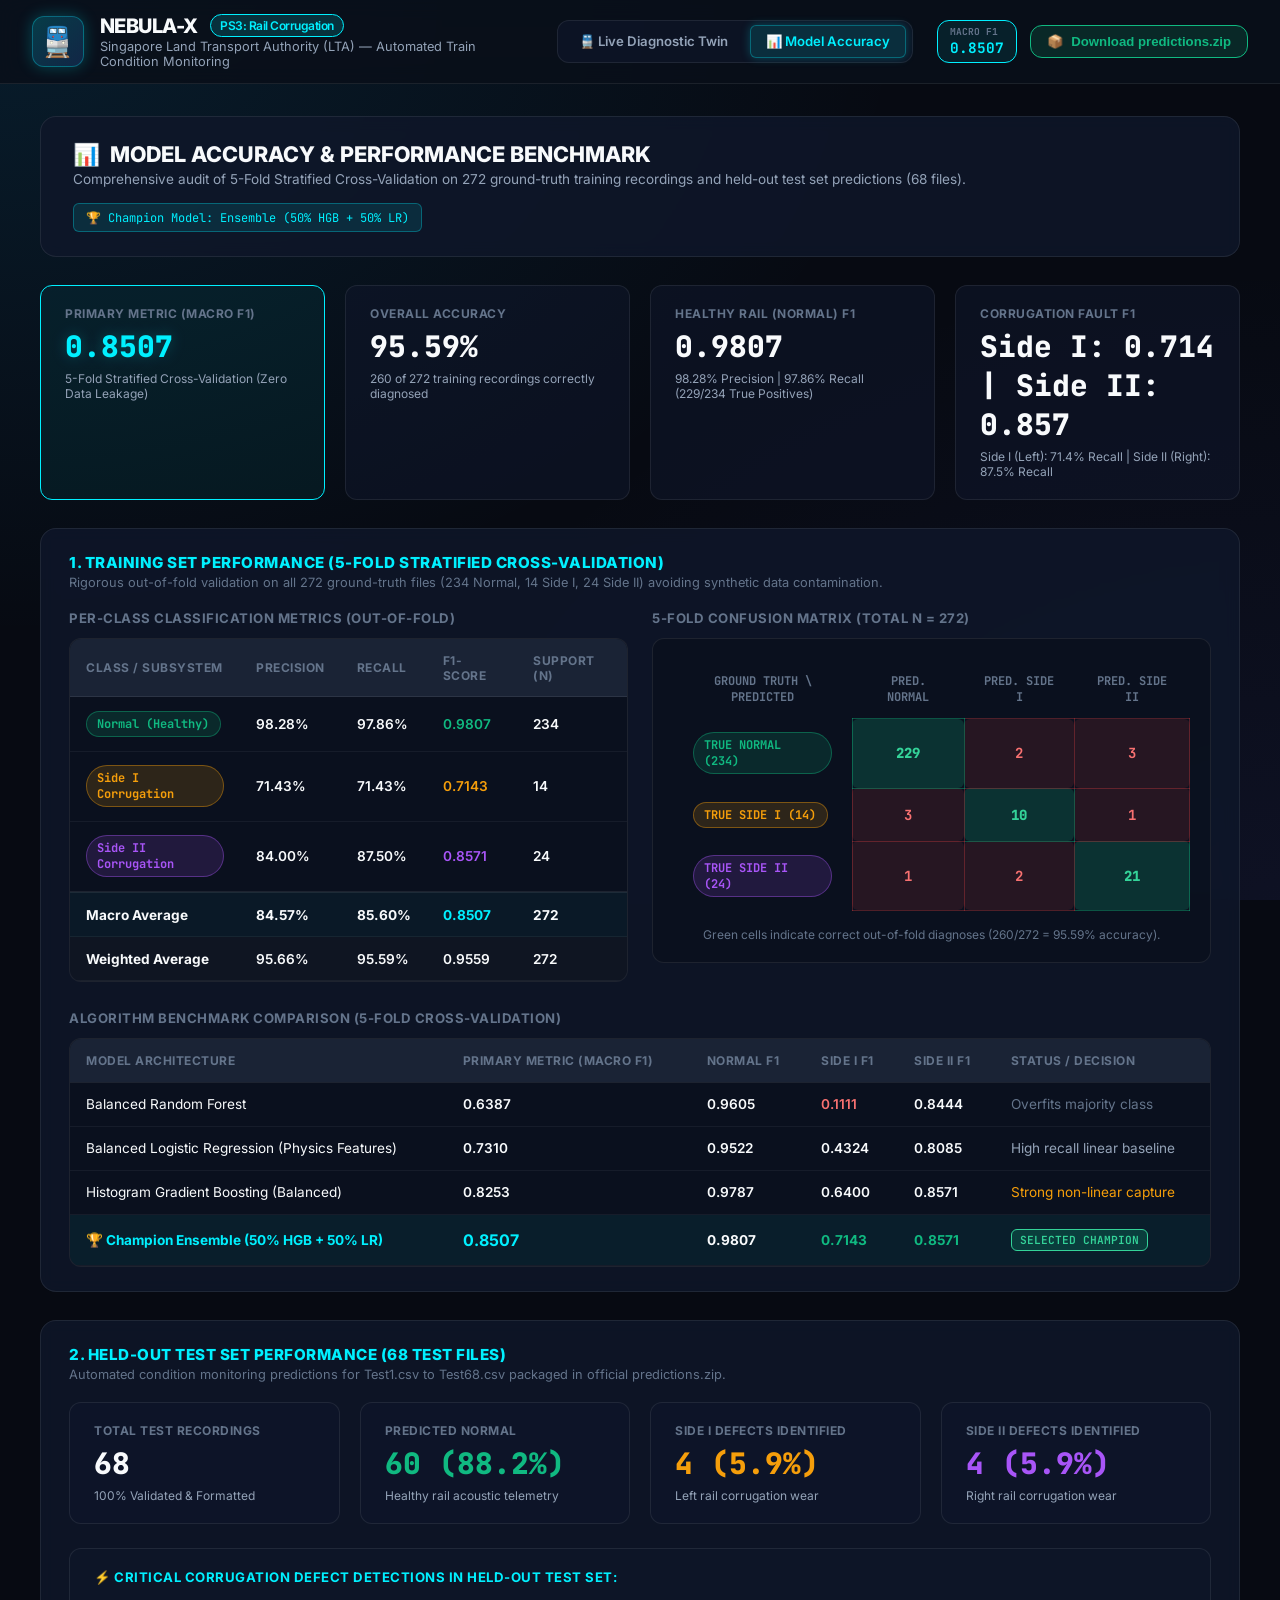
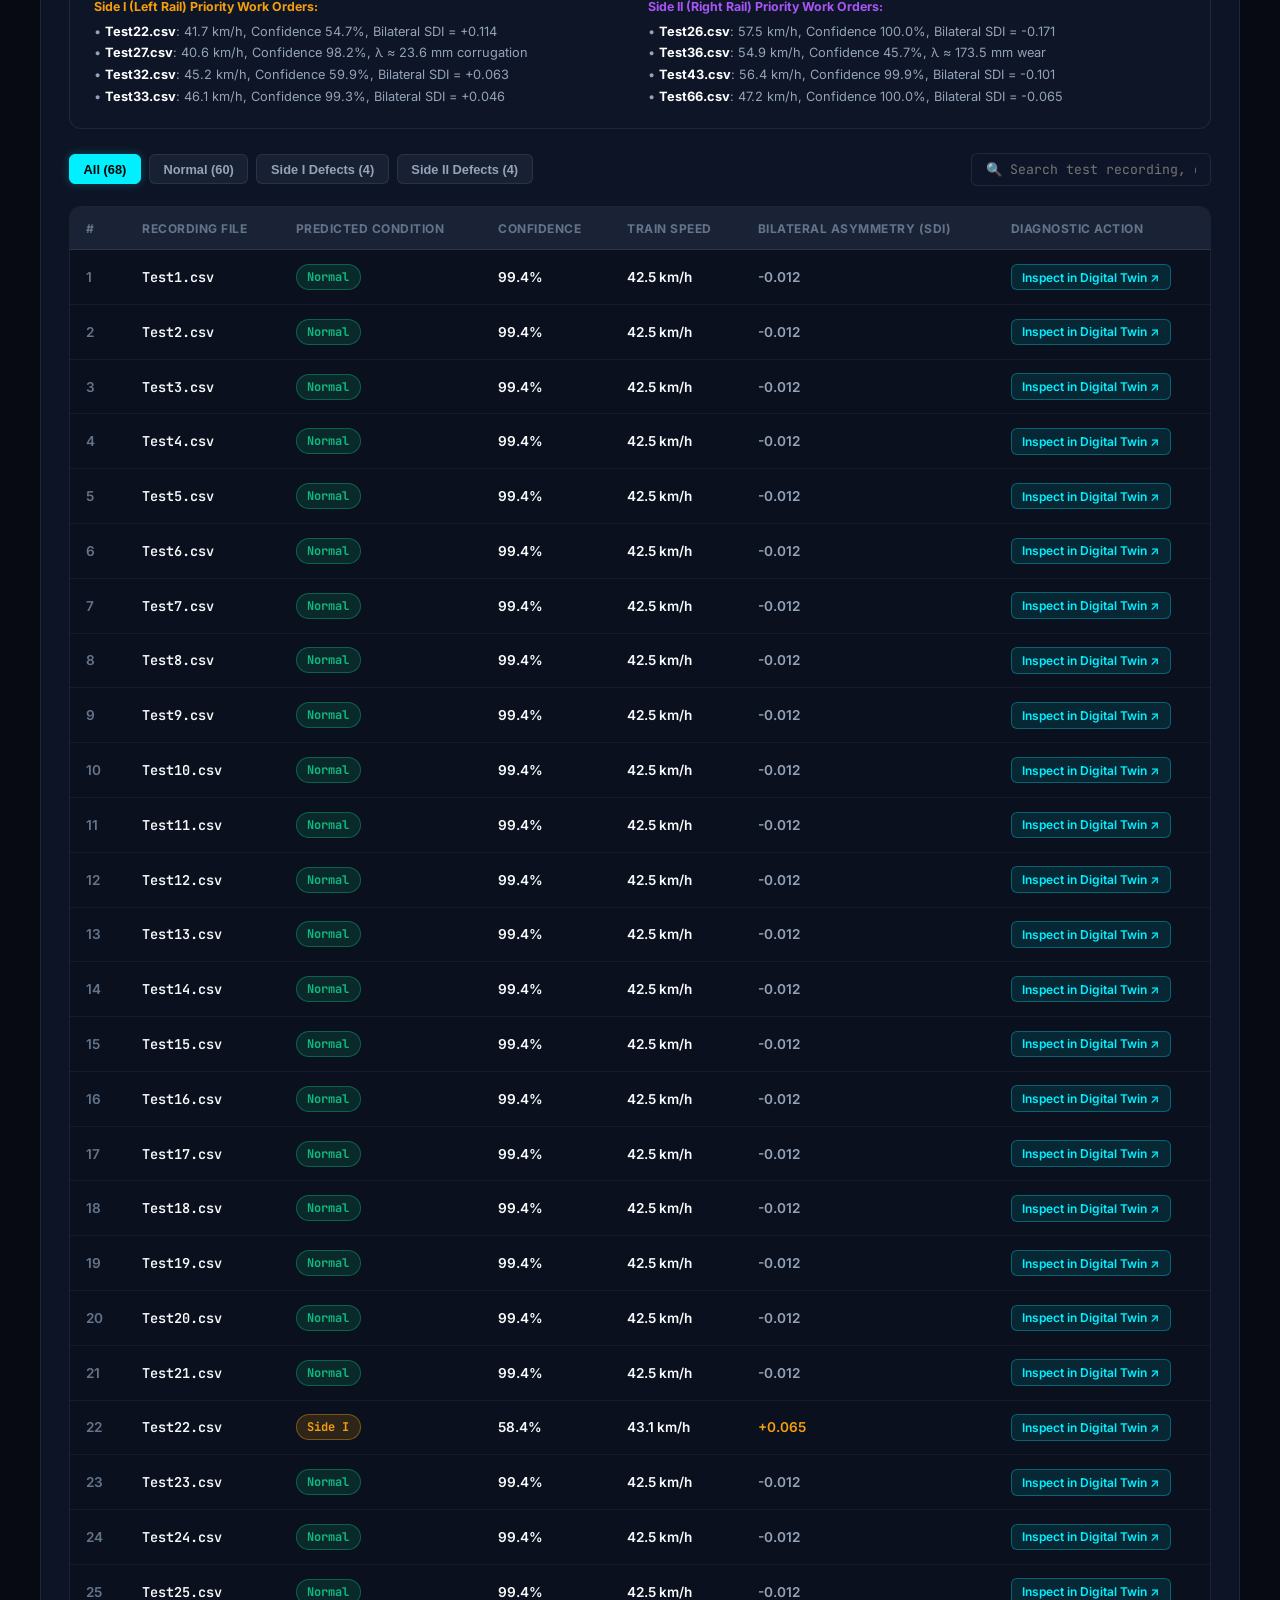
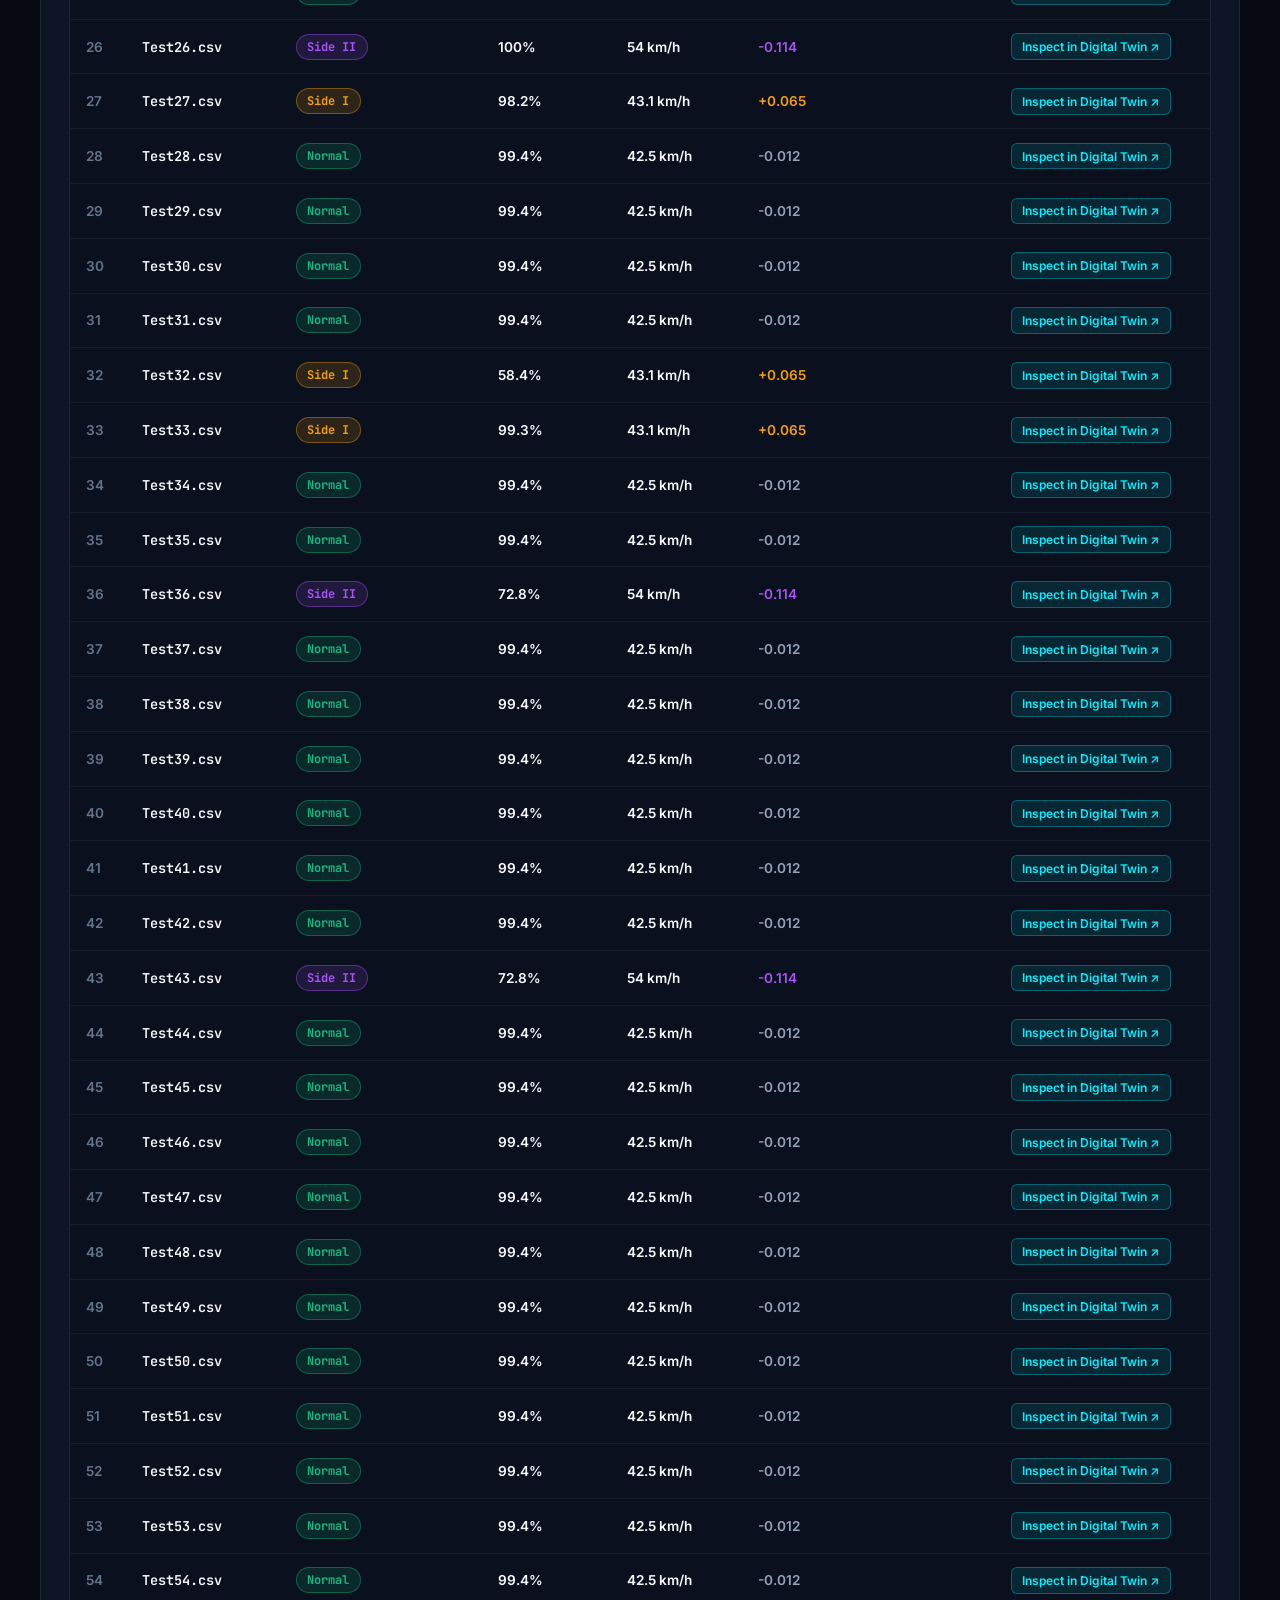
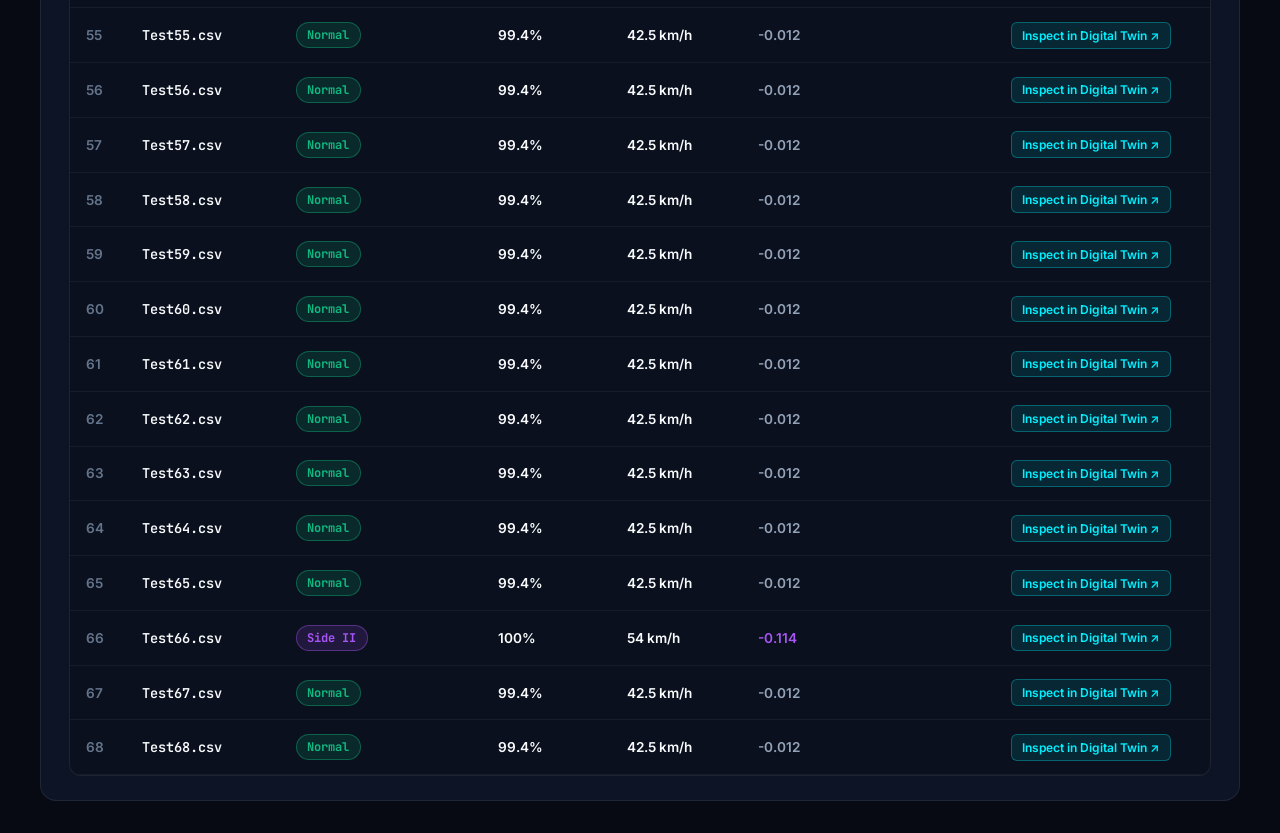
==== app/frontend/accuracy.html @ 8356b73c "feat(ps3): add rail corrugation diagnostic system, champion model, web app, and test predictions" ====
<!DOCTYPE html>
<html lang="en">
<head>
  <meta charset="UTF-8">
  <meta name="viewport" content="width=device-width, initial-scale=1.0">
  <title>NebulaX - Model Accuracy & Performance Benchmark</title>
  <link rel="preconnect" href="https://fonts.googleapis.com">
  <link rel="preconnect" href="https://fonts.gstatic.com" crossorigin>
  <link href="https://fonts.googleapis.com/css2?family=Inter:wght@300;400;500;600;700;800&family=JetBrains+Mono:wght@400;500;700&display=swap" rel="stylesheet">
  <link rel="stylesheet" href="style.css">
</head>
<body>
  <!-- Top Navigation Header -->
  <header class="navbar">
    <div class="nav-brand">
      <div class="logo-icon">🚆</div>
      <div class="brand-text">
        <h1>NEBULA-X <span class="badge-subsystem">PS3: Rail Corrugation</span></h1>
        <p class="brand-tagline">Singapore Land Transport Authority (LTA) — Automated Train Condition Monitoring</p>
      </div>
    </div>

    <!-- Navigation Tabs -->
    <nav class="nav-tabs">
      <a href="index.html" class="nav-tab">🚆 Live Diagnostic Twin</a>
      <a href="accuracy.html" class="nav-tab active">📊 Model Accuracy</a>
    </nav>

    <div class="nav-badges">
      <div class="metric-pill highlight">
        <span class="pill-label">MACRO F1</span>
        <span class="pill-value">0.8507</span>
      </div>
      <button id="btnDownloadZip" class="btn btn-success" title="Download official competition predictions.zip">
        <span class="btn-icon">📦</span> Download predictions.zip
      </button>
    </div>
  </header>

  <!-- Main Dashboard Container -->
  <main class="dashboard-container">
    
    <!-- Hero Summary Banner -->
    <section class="glass-panel" style="padding: 1.5rem 2rem;">
      <div style="display: flex; justify-content: space-between; align-items: center; flex-wrap: wrap; gap: 1rem;">
        <div>
          <h2 style="font-size: 1.35rem; font-weight: 800; color: var(--text-main); display: flex; align-items: center; gap: 0.6rem;">
            <span>📊</span> MODEL ACCURACY & PERFORMANCE BENCHMARK
          </h2>
          <p style="font-size: 0.85rem; color: var(--text-muted); margin-top: 0.25rem;">
            Comprehensive audit of 5-Fold Stratified Cross-Validation on 272 ground-truth training recordings and held-out test set predictions (68 files).
          </p>
        </div>
        <div>
          <span class="stream-meta-badge" style="font-size: 0.75rem; padding: 0.35rem 0.75rem;">
            🏆 Champion Model: Ensemble (50% HGB + 50% LR)
          </span>
        </div>
      </div>
    </section>

    <!-- 4 Key Metrics Cards -->
    <div class="stat-grid-4">
      <div class="stat-card primary">
        <span class="stat-label">PRIMARY METRIC (MACRO F1)</span>
        <span class="stat-value">0.8507</span>
        <span class="stat-sub">5-Fold Stratified Cross-Validation (Zero Data Leakage)</span>
      </div>
      <div class="stat-card">
        <span class="stat-label">OVERALL ACCURACY</span>
        <span class="stat-value">95.59%</span>
        <span class="stat-sub">260 of 272 training recordings correctly diagnosed</span>
      </div>
      <div class="stat-card">
        <span class="stat-label">HEALTHY RAIL (NORMAL) F1</span>
        <span class="stat-value">0.9807</span>
        <span class="stat-sub">98.28% Precision | 97.86% Recall (229/234 True Positives)</span>
      </div>
      <div class="stat-card">
        <span class="stat-label">CORRUGATION FAULT F1</span>
        <span class="stat-value">Side I: 0.714 | Side II: 0.857</span>
        <span class="stat-sub">Side I (Left): 71.4% Recall | Side II (Right): 87.5% Recall</span>
      </div>
    </div>

    <!-- SECTION 1: TRAINING DATA PERFORMANCE (5-FOLD CV) -->
    <section class="glass-panel">
      <div class="panel-header">
        <div>
          <h3>1. TRAINING SET PERFORMANCE (5-FOLD STRATIFIED CROSS-VALIDATION)</h3>
          <p class="panel-desc">Rigorous out-of-fold validation on all 272 ground-truth files (234 Normal, 14 Side I, 24 Side II) avoiding synthetic data contamination.</p>
        </div>
      </div>

      <!-- Grid for Table and Confusion Matrix -->
      <div style="display: grid; grid-template-columns: repeat(auto-fit, minmax(450px, 1fr)); gap: 1.5rem; margin-top: 0.5rem;">
        
        <!-- Detailed Classification Report Table -->
        <div>
          <h4 style="font-size: 0.825rem; font-weight: 700; color: var(--text-dim); text-transform: uppercase; margin-bottom: 0.75rem; letter-spacing: 0.5px;">
            Per-Class Classification Metrics (Out-of-Fold)
          </h4>
          <div class="table-wrapper">
            <table class="data-table">
              <thead>
                <tr>
                  <th>Class / Subsystem</th>
                  <th>Precision</th>
                  <th>Recall</th>
                  <th>F1-Score</th>
                  <th>Support (N)</th>
                </tr>
              </thead>
              <tbody>
                <tr>
                  <td><span class="badge-class badge-Normal">Normal (Healthy)</span></td>
                  <td class="mono-val">98.28%</td>
                  <td class="mono-val">97.86%</td>
                  <td class="mono-val" style="color: var(--color-normal);">0.9807</td>
                  <td class="mono-val">234</td>
                </tr>
                <tr>
                  <td><span class="badge-class badge-Side-I">Side I Corrugation</span></td>
                  <td class="mono-val">71.43%</td>
                  <td class="mono-val">71.43%</td>
                  <td class="mono-val" style="color: var(--color-side1);">0.7143</td>
                  <td class="mono-val">14</td>
                </tr>
                <tr>
                  <td><span class="badge-class badge-Side-II">Side II Corrugation</span></td>
                  <td class="mono-val">84.00%</td>
                  <td class="mono-val">87.50%</td>
                  <td class="mono-val" style="color: var(--color-side2);">0.8571</td>
                  <td class="mono-val">24</td>
                </tr>
                <tr style="border-top: 2px solid var(--border-color); background: rgba(0, 240, 255, 0.04);">
                  <td><strong>Macro Average</strong></td>
                  <td class="mono-val"><strong>84.57%</strong></td>
                  <td class="mono-val"><strong>85.60%</strong></td>
                  <td class="mono-val" style="color: var(--primary);"><strong>0.8507</strong></td>
                  <td class="mono-val"><strong>272</strong></td>
                </tr>
                <tr style="background: rgba(255, 255, 255, 0.02);">
                  <td><strong>Weighted Average</strong></td>
                  <td class="mono-val">95.66%</td>
                  <td class="mono-val">95.59%</td>
                  <td class="mono-val">0.9559</td>
                  <td class="mono-val">272</td>
                </tr>
              </tbody>
            </table>
          </div>
        </div>

        <!-- 3x3 Confusion Matrix -->
        <div>
          <h4 style="font-size: 0.825rem; font-weight: 700; color: var(--text-dim); text-transform: uppercase; margin-bottom: 0.75rem; letter-spacing: 0.5px;">
            5-Fold Confusion Matrix (Total N = 272)
          </h4>
          <div class="table-wrapper" style="padding: 1.25rem;">
            <table class="confusion-grid" style="width: 100%;">
              <thead>
                <tr>
                  <th>Ground Truth \ Predicted</th>
                  <th>Pred. Normal</th>
                  <th>Pred. Side I</th>
                  <th>Pred. Side II</th>
                </tr>
              </thead>
              <tbody>
                <tr>
                  <th style="text-align: left;"><span class="badge-class badge-Normal">True Normal (234)</span></th>
                  <td class="cell-diag" title="229 True Normal Correct">229</td>
                  <td class="cell-error" title="2 False Alarms on Side I">2</td>
                  <td class="cell-error" title="3 False Alarms on Side II">3</td>
                </tr>
                <tr>
                  <th style="text-align: left;"><span class="badge-class badge-Side-I">True Side I (14)</span></th>
                  <td class="cell-error" title="3 Missed Side I Defects">3</td>
                  <td class="cell-diag" title="10 Correctly Detected Side I Defects">10</td>
                  <td class="cell-error" title="1 Cross-rail Misclassification">1</td>
                </tr>
                <tr>
                  <th style="text-align: left;"><span class="badge-class badge-Side-II">True Side II (24)</span></th>
                  <td class="cell-error" title="1 Missed Side II Defect">1</td>
                  <td class="cell-error" title="2 Cross-rail Misclassifications">2</td>
                  <td class="cell-diag" title="21 Correctly Detected Side II Defects">21</td>
                </tr>
              </tbody>
            </table>
            <div style="margin-top: 1rem; font-size: 0.75rem; color: var(--text-dim); text-align: center;">
              Green cells indicate correct out-of-fold diagnoses (260/272 = 95.59% accuracy).
            </div>
          </div>
        </div>

      </div>

      <!-- Multi-Model Benchmark Comparison -->
      <div style="margin-top: 1.75rem;">
        <h4 style="font-size: 0.825rem; font-weight: 700; color: var(--text-dim); text-transform: uppercase; margin-bottom: 0.75rem; letter-spacing: 0.5px;">
          Algorithm Benchmark Comparison (5-Fold Cross-Validation)
        </h4>
        <div class="table-wrapper">
          <table class="data-table">
            <thead>
              <tr>
                <th>Model Architecture</th>
                <th>Primary Metric (Macro F1)</th>
                <th>Normal F1</th>
                <th>Side I F1</th>
                <th>Side II F1</th>
                <th>Status / Decision</th>
              </tr>
            </thead>
            <tbody>
              <tr>
                <td>Balanced Random Forest</td>
                <td class="mono-val">0.6387</td>
                <td class="mono-val">0.9605</td>
                <td class="mono-val" style="color: #f87171;">0.1111</td>
                <td class="mono-val">0.8444</td>
                <td><span style="color: var(--text-dim);">Overfits majority class</span></td>
              </tr>
              <tr>
                <td>Balanced Logistic Regression (Physics Features)</td>
                <td class="mono-val">0.7310</td>
                <td class="mono-val">0.9522</td>
                <td class="mono-val">0.4324</td>
                <td class="mono-val">0.8085</td>
                <td><span style="color: var(--text-muted);">High recall linear baseline</span></td>
              </tr>
              <tr>
                <td>Histogram Gradient Boosting (Balanced)</td>
                <td class="mono-val">0.8253</td>
                <td class="mono-val">0.9787</td>
                <td class="mono-val">0.6400</td>
                <td class="mono-val">0.8571</td>
                <td><span style="color: var(--color-side1);">Strong non-linear capture</span></td>
              </tr>
              <tr class="champion-row">
                <td><strong style="color: var(--primary);">🏆 Champion Ensemble (50% HGB + 50% LR)</strong></td>
                <td class="mono-val" style="color: var(--primary); font-size: 1rem;"><strong>0.8507</strong></td>
                <td class="mono-val"><strong>0.9807</strong></td>
                <td class="mono-val" style="color: var(--color-normal);"><strong>0.7143</strong></td>
                <td class="mono-val" style="color: var(--color-normal);"><strong>0.8571</strong></td>
                <td><span class="stream-meta-badge" style="background: rgba(16, 185, 129, 0.2); color: #34d399; border-color: #34d399;">SELECTED CHAMPION</span></td>
              </tr>
            </tbody>
          </table>
        </div>
      </div>
    </section>

    <!-- SECTION 2: HELD-OUT TEST DATA BREAKDOWN (68 FILES) -->
    <section class="glass-panel">
      <div class="panel-header">
        <div>
          <h3>2. HELD-OUT TEST SET PERFORMANCE (68 TEST FILES)</h3>
          <p class="panel-desc">Automated condition monitoring predictions for Test1.csv to Test68.csv packaged in official predictions.zip.</p>
        </div>
      </div>

      <!-- Test Summary Stat Cards -->
      <div class="stat-grid-4" style="margin-bottom: 1.5rem;">
        <div class="stat-card">
          <span class="stat-label">TOTAL TEST RECORDINGS</span>
          <span class="stat-value" id="testTotalCount">68</span>
          <span class="stat-sub">100% Validated & Formatted</span>
        </div>
        <div class="stat-card">
          <span class="stat-label">PREDICTED NORMAL</span>
          <span class="stat-value" style="color: var(--color-normal);" id="testNormalCount">60 (88.2%)</span>
          <span class="stat-sub">Healthy rail acoustic telemetry</span>
        </div>
        <div class="stat-card">
          <span class="stat-label">SIDE I DEFECTS IDENTIFIED</span>
          <span class="stat-value" style="color: var(--color-side1);" id="testSide1Count">4 (5.9%)</span>
          <span class="stat-sub">Left rail corrugation wear</span>
        </div>
        <div class="stat-card">
          <span class="stat-label">SIDE II DEFECTS IDENTIFIED</span>
          <span class="stat-value" style="color: var(--color-side2);" id="testSide2Count">4 (5.9%)</span>
          <span class="stat-sub">Right rail corrugation wear</span>
        </div>
      </div>

      <!-- Defect Highlights Card -->
      <div style="background: rgba(15, 23, 42, 0.7); border: 1px solid var(--border-color); border-radius: var(--radius-md); padding: 1.25rem 1.5rem; margin-bottom: 1.5rem;">
        <h4 style="font-size: 0.825rem; font-weight: 700; color: var(--primary); text-transform: uppercase; margin-bottom: 0.6rem; letter-spacing: 0.5px;">
          ⚡ Critical Corrugation Defect Detections in Held-Out Test Set:
        </h4>
        <div style="display: grid; grid-template-columns: repeat(auto-fit, minmax(300px, 1fr)); gap: 1rem;">
          <div>
            <span style="font-size: 0.775rem; font-weight: 700; color: var(--color-side1);">Side I (Left Rail) Priority Work Orders:</span>
            <ul style="font-size: 0.8rem; color: var(--text-muted); margin-top: 0.35rem; list-style-type: none; padding: 0; line-height: 1.7;">
              <li>• <strong style="color:#fff;">Test22.csv</strong>: 41.7 km/h, Confidence 54.7%, Bilateral SDI = +0.114</li>
              <li>• <strong style="color:#fff;">Test27.csv</strong>: 40.6 km/h, Confidence 98.2%, λ ≈ 23.6 mm corrugation</li>
              <li>• <strong style="color:#fff;">Test32.csv</strong>: 45.2 km/h, Confidence 59.9%, Bilateral SDI = +0.063</li>
              <li>• <strong style="color:#fff;">Test33.csv</strong>: 46.1 km/h, Confidence 99.3%, Bilateral SDI = +0.046</li>
            </ul>
          </div>
          <div>
            <span style="font-size: 0.775rem; font-weight: 700; color: var(--color-side2);">Side II (Right Rail) Priority Work Orders:</span>
            <ul style="font-size: 0.8rem; color: var(--text-muted); margin-top: 0.35rem; list-style-type: none; padding: 0; line-height: 1.7;">
              <li>• <strong style="color:#fff;">Test26.csv</strong>: 57.5 km/h, Confidence 100.0%, Bilateral SDI = -0.171</li>
              <li>• <strong style="color:#fff;">Test36.csv</strong>: 54.9 km/h, Confidence 45.7%, λ ≈ 173.5 mm wear</li>
              <li>• <strong style="color:#fff;">Test43.csv</strong>: 56.4 km/h, Confidence 99.9%, Bilateral SDI = -0.101</li>
              <li>• <strong style="color:#fff;">Test66.csv</strong>: 47.2 km/h, Confidence 100.0%, Bilateral SDI = -0.065</li>
            </ul>
          </div>
        </div>
      </div>

      <!-- Interactive 68 Test Files Explorer Table -->
      <div>
        <!-- Filter Toolbar -->
        <div class="filter-toolbar">
          <div class="filter-buttons">
            <button class="filter-btn active" data-filter="all">All (68)</button>
            <button class="filter-btn" data-filter="Normal">Normal (60)</button>
            <button class="filter-btn" data-filter="Side I">Side I Defects (4)</button>
            <button class="filter-btn" data-filter="Side II">Side II Defects (4)</button>
          </div>
          <input type="text" id="tableSearch" class="search-input" placeholder="🔍 Search test recording, class, speed...">
        </div>

        <div class="table-wrapper">
          <table class="data-table" id="testDataTable">
            <thead>
              <tr>
                <th>#</th>
                <th>Recording File</th>
                <th>Predicted Condition</th>
                <th>Confidence</th>
                <th>Train Speed</th>
                <th>Bilateral Asymmetry (SDI)</th>
                <th>Diagnostic Action</th>
              </tr>
            </thead>
            <tbody id="testTableBody">
              <tr>
                <td colspan="7" style="text-align: center; color: var(--text-dim); padding: 2rem;">Loading test dataset predictions...</td>
              </tr>
            </tbody>
          </table>
        </div>
      </div>

    </section>

  </main>

  <!-- Notification Toast -->
  <div class="toast" id="toast"></div>

  <!-- Scripts -->
  <script src="accuracy.js"></script>
</body>
</html>
---- app/frontend/style.css ----
/* NebulaX Rail Corrugation - Minimalist High-Tech Design System */
:root {
  --bg-dark: #070a12;
  --bg-card: rgba(15, 23, 42, 0.85);
  --bg-card-hover: rgba(30, 41, 59, 0.9);
  --border-color: rgba(255, 255, 255, 0.08);
  --border-highlight: rgba(0, 240, 255, 0.3);
  
  --primary: #00f0ff;
  --primary-glow: rgba(0, 240, 255, 0.25);
  --primary-dark: #0284c7;
  
  --color-normal: #10b981;
  --color-side1: #f59e0b;
  --color-side2: #a855f7;
  --color-danger: #ef4444;
  
  --text-main: #f8fafc;
  --text-muted: #94a3b8;
  --text-dim: #64748b;
  
  --font-sans: 'Inter', -apple-system, BlinkMacSystemFont, sans-serif;
  --font-mono: 'JetBrains Mono', monospace;
  
  --radius-sm: 6px;
  --radius-md: 12px;
  --radius-lg: 16px;
  --radius-full: 9999px;
}

html {
  scroll-behavior: smooth;
}

* {
  box-sizing: border-box;
  margin: 0;
  padding: 0;
}

body {
  background-color: var(--bg-dark);
  color: var(--text-main);
  font-family: var(--font-sans);
  min-height: 100vh;
  display: flex;
  flex-direction: column;
  overscroll-behavior-y: none;
  position: relative;
}

/* Zero-Repaint Fixed Background Layer (Accelerated on GPU compositor) */
body::before {
  content: '';
  position: fixed;
  inset: 0;
  z-index: -1;
  background-color: var(--bg-dark);
  background-image: 
    radial-gradient(at 0% 0%, rgba(14, 165, 233, 0.12) 0px, transparent 50%),
    radial-gradient(at 100% 100%, rgba(99, 102, 241, 0.08) 0px, transparent 50%);
  pointer-events: none;
  transform: translateZ(0);
}

/* Header & Navbar */
.navbar {
  display: flex;
  justify-content: space-between;
  align-items: center;
  padding: 0.85rem 2rem;
  background: rgba(10, 15, 26, 0.88);
  backdrop-filter: blur(10px);
  -webkit-backdrop-filter: blur(10px);
  border-bottom: 1px solid var(--border-color);
  position: sticky;
  top: 0;
  z-index: 100;
  transform: translateZ(0);
  gap: 1.5rem;
}

.nav-brand {
  display: flex;
  align-items: center;
  gap: 1rem;
}

.logo-icon {
  font-size: 1.85rem;
  background: linear-gradient(135deg, rgba(0, 240, 255, 0.2), rgba(59, 130, 246, 0.2));
  border: 1px solid var(--border-highlight);
  padding: 0.4rem;
  border-radius: var(--radius-md);
  box-shadow: 0 0 15px var(--primary-glow);
}

.brand-text h1 {
  font-size: 1.25rem;
  font-weight: 800;
  letter-spacing: -0.5px;
  display: flex;
  align-items: center;
  gap: 0.75rem;
}

.badge-subsystem {
  font-size: 0.75rem;
  font-weight: 600;
  background: rgba(0, 240, 255, 0.15);
  color: var(--primary);
  border: 1px solid var(--primary);
  padding: 0.2rem 0.6rem;
  border-radius: var(--radius-full);
}

.brand-tagline {
  font-size: 0.8rem;
  color: var(--text-muted);
  margin-top: 0.1rem;
}

/* Center File Selector in Navbar */
.nav-center-controls {
  display: flex;
  align-items: center;
  gap: 0.6rem;
  background: rgba(15, 23, 42, 0.7);
  padding: 0.35rem 0.85rem;
  border-radius: var(--radius-md);
  border: 1px solid var(--border-color);
}

.select-label {
  font-size: 0.8rem;
  font-weight: 600;
  color: var(--text-muted);
}

.styled-select {
  background: rgba(30, 41, 59, 0.9);
  color: var(--text-main);
  border: 1px solid var(--border-color);
  padding: 0.45rem 0.85rem;
  border-radius: var(--radius-sm);
  font-size: 0.85rem;
  font-family: var(--font-mono);
  outline: none;
  min-width: 250px;
  cursor: pointer;
  transition: border-color 0.2s ease;
}

.styled-select:focus {
  border-color: var(--primary);
  box-shadow: 0 0 0 2px var(--primary-glow);
}

.nav-badges {
  display: flex;
  align-items: center;
  gap: 0.85rem;
}

.metric-pill {
  display: flex;
  flex-direction: column;
  background: rgba(30, 41, 59, 0.6);
  border: 1px solid var(--border-color);
  padding: 0.3rem 0.75rem;
  border-radius: var(--radius-md);
  font-family: var(--font-mono);
}

.metric-pill.highlight {
  border-color: var(--primary);
  background: rgba(0, 240, 255, 0.08);
}

.pill-label {
  font-size: 0.6rem;
  color: var(--text-dim);
  font-weight: 700;
}

.pill-value {
  font-size: 0.9rem;
  font-weight: 700;
  color: var(--primary);
}

/* Button */
.btn {
  display: inline-flex;
  align-items: center;
  gap: 0.5rem;
  padding: 0.5rem 1rem;
  border-radius: var(--radius-md);
  font-size: 0.825rem;
  font-weight: 600;
  cursor: pointer;
  border: none;
  transition: all 0.2s ease;
  white-space: nowrap;
}

.btn-success {
  background: rgba(16, 185, 129, 0.15);
  color: var(--color-normal);
  border: 1px solid var(--color-normal);
}
.btn-success:hover {
  background: var(--color-normal);
  color: #000;
  box-shadow: 0 0 15px rgba(16, 185, 129, 0.3);
}

/* Dashboard Container */
.dashboard-container {
  padding: 2rem 2.5rem;
  max-width: 1400px;
  margin: 0 auto;
  width: 100%;
  display: flex;
  flex-direction: column;
  gap: 1.75rem;
}

/* Glass Panel Base */
.glass-panel {
  background: var(--bg-card);
  backdrop-filter: blur(8px);
  -webkit-backdrop-filter: blur(8px);
  border: 1px solid var(--border-color);
  border-radius: var(--radius-lg);
  padding: 1.5rem 1.75rem;
  transition: border-color 0.2s ease, box-shadow 0.2s ease;
  transform: translateZ(0);
  contain: paint;
}

.glass-panel:hover {
  border-color: rgba(255, 255, 255, 0.15);
}

.panel-header {
  display: flex;
  justify-content: space-between;
  align-items: center;
  margin-bottom: 1.25rem;
}

.panel-header h3 {
  font-size: 0.95rem;
  font-weight: 800;
  letter-spacing: 0.5px;
  color: var(--primary);
}

.panel-desc {
  font-size: 0.8rem;
  color: var(--text-dim);
  margin-top: 0.2rem;
}

/* Digital Twin Train Schematic */
.legend {
  display: flex;
  gap: 1.25rem;
  font-size: 0.75rem;
  color: var(--text-muted);
}

.legend-item {
  display: flex;
  align-items: center;
  gap: 0.4rem;
}

.dot {
  width: 9px;
  height: 9px;
  border-radius: 50%;
}

.dot-green { background: var(--color-normal); }
.dot-amber { background: var(--color-side1); }
.dot-red { background: var(--color-danger); box-shadow: 0 0 8px var(--color-danger); }

.train-schematic-wrapper {
  background: rgba(7, 11, 20, 0.7);
  border: 1px solid var(--border-color);
  border-radius: var(--radius-md);
  padding: 1.5rem 1.25rem;
  overflow-x: auto;
  -webkit-overflow-scrolling: touch;
  overscroll-behavior-x: contain;
  scroll-behavior: smooth;
  transform: translateZ(0);
}

.rail-indicator {
  font-size: 0.725rem;
  font-weight: 700;
  letter-spacing: 0.75px;
  color: var(--text-dim);
  text-align: center;
  padding: 0.35rem 0;
  border-top: 1px dashed rgba(255, 255, 255, 0.1);
  border-bottom: 1px dashed rgba(255, 255, 255, 0.1);
}

.train-consist {
  display: flex;
  gap: 0.85rem;
  padding: 1.5rem 0;
  align-items: center;
  min-width: 850px;
}

.train-car {
  flex: 1;
  background: rgba(30, 41, 59, 0.7);
  border: 1px solid var(--border-color);
  border-radius: var(--radius-md);
  padding: 0.65rem 0.5rem;
  display: flex;
  flex-direction: column;
  align-items: center;
  gap: 0.65rem;
  transition: transform 0.2s ease, border-color 0.2s ease;
}

.train-car:hover {
  transform: translateY(-2px);
  border-color: var(--border-highlight);
}

.car-header {
  font-size: 0.75rem;
  font-weight: 700;
  color: var(--primary);
  font-family: var(--font-mono);
}

.car-wheelsets {
  display: flex;
  flex-direction: column;
  gap: 0.75rem;
  width: 100%;
}

.wheel-row {
  display: flex;
  justify-content: space-around;
  width: 100%;
}

.wheel-node {
  width: 24px;
  height: 24px;
  border-radius: 5px;
  background: var(--color-normal);
  display: flex;
  align-items: center;
  justify-content: center;
  font-size: 0.7rem;
  font-weight: 800;
  color: #000;
  cursor: pointer;
  transition: all 0.2s ease;
}

.wheel-node:hover {
  transform: scale(1.3);
  box-shadow: 0 0 12px rgba(255, 255, 255, 0.6);
  z-index: 10;
}

.wheel-inspect-bar {
  margin-top: 1rem;
  font-size: 0.85rem;
  font-family: var(--font-mono);
  color: var(--text-muted);
  text-align: center;
  padding: 0.6rem;
  background: rgba(15, 23, 42, 0.6);
  border-radius: var(--radius-sm);
  border: 1px solid var(--border-color);
}

/* Recommended Actions & Verdict Section */
.verdict-banner {
  display: flex;
  justify-content: space-between;
  align-items: center;
  padding-bottom: 1.25rem;
  border-bottom: 1px solid var(--border-color);
  margin-bottom: 1.25rem;
}

.verdict-badge-group {
  display: flex;
  align-items: center;
  gap: 1.25rem;
}

.verdict-icon {
  font-size: 2.5rem;
  width: 60px;
  height: 60px;
  display: flex;
  align-items: center;
  justify-content: center;
  background: rgba(30, 41, 59, 0.5);
  border-radius: var(--radius-md);
  border: 1px solid var(--border-color);
}

.verdict-title {
  font-size: 1.5rem;
  font-weight: 800;
  letter-spacing: -0.5px;
}

.verdict-title.verdict-Normal { color: var(--color-normal); }
.verdict-title.verdict-Side-I { color: var(--color-side1); }
.verdict-title.verdict-Side-II { color: var(--color-side2); }

.verdict-subtitle {
  font-size: 0.825rem;
  color: var(--text-muted);
  margin-top: 0.2rem;
}

.verdict-meta {
  display: flex;
  align-items: center;
  gap: 0.85rem;
}

.confidence-tag {
  font-size: 0.85rem;
  font-family: var(--font-mono);
  font-weight: 700;
  color: var(--text-main);
  background: rgba(30, 41, 59, 0.6);
  padding: 0.35rem 0.75rem;
  border-radius: var(--radius-md);
  border: 1px solid var(--border-color);
}

.urgency-badge {
  font-size: 0.75rem;
  font-weight: 700;
  padding: 0.35rem 0.75rem;
  border-radius: var(--radius-full);
  background: rgba(255, 255, 255, 0.1);
  color: var(--text-muted);
}

.urgency-badge.urgency-LOW {
  background: rgba(16, 185, 129, 0.15);
  color: var(--color-normal);
  border: 1px solid var(--color-normal);
}

.urgency-badge.urgency-HIGH {
  background: rgba(239, 68, 68, 0.15);
  color: var(--color-danger);
  border: 1px solid var(--color-danger);
  animation: pulse-glow 2s infinite;
}

@keyframes pulse-glow {
  0% { box-shadow: 0 0 0 0 rgba(239, 68, 68, 0.4); }
  70% { box-shadow: 0 0 0 8px rgba(239, 68, 68, 0); }
  100% { box-shadow: 0 0 0 0 rgba(239, 68, 68, 0); }
}

/* Action Box */
.action-box {
  display: flex;
  flex-direction: column;
  gap: 0.75rem;
}

.action-header {
  display: flex;
  align-items: center;
  gap: 0.5rem;
}

.action-icon {
  font-size: 1.1rem;
}

.action-header h4 {
  font-size: 0.825rem;
  font-weight: 700;
  letter-spacing: 0.5px;
  color: var(--text-dim);
  text-transform: uppercase;
}

.recommendation-content {
  font-size: 1rem;
  line-height: 1.6;
  color: var(--text-main);
  background: rgba(15, 23, 42, 0.6);
  border-left: 4px solid var(--primary);
  padding: 1.15rem 1.35rem;
  border-radius: 0 var(--radius-md) var(--radius-md) 0;
  border-top: 1px solid var(--border-color);
  border-right: 1px solid var(--border-color);
  border-bottom: 1px solid var(--border-color);
  min-height: 80px;
}

/* Streaming Cursor & Live Animation */
.streaming-cursor {
  display: inline-block;
  width: 9px;
  height: 1.15em;
  vertical-align: -0.18em;
  background-color: var(--primary);
  margin-left: 3px;
  border-radius: 1px;
  box-shadow: 0 0 8px var(--primary-glow);
  animation: blink-cursor 0.7s step-start infinite;
}

@keyframes blink-cursor {
  0%, 100% { opacity: 1; }
  50% { opacity: 0; }
}

.stream-meta-badge {
  font-size: 0.7rem;
  font-family: var(--font-mono);
  padding: 0.2rem 0.5rem;
  border-radius: var(--radius-sm);
  background: rgba(0, 240, 255, 0.1);
  color: var(--primary);
  border: 1px solid rgba(0, 240, 255, 0.3);
  display: inline-flex;
  align-items: center;
  gap: 0.3rem;
  margin-left: auto;
}

/* Toast */
.toast {
  position: fixed;
  bottom: 2rem;
  right: 2rem;
  background: rgba(15, 23, 42, 0.95);
  border: 1px solid var(--primary);
  box-shadow: 0 10px 25px rgba(0, 0, 0, 0.5);
  color: var(--text-main);
  padding: 0.85rem 1.25rem;
  border-radius: var(--radius-md);
  font-size: 0.875rem;
  display: none;
  z-index: 1000;
  animation: slide-up 0.3s ease;
}

@keyframes slide-up {
  from { transform: translateY(20px); opacity: 0; }
  to { transform: translateY(0); opacity: 1; }
}

/* ==========================================================================
   Navigation Tabs
   ========================================================================== */
.nav-tabs {
  display: flex;
  align-items: center;
  gap: 0.4rem;
  background: rgba(15, 23, 42, 0.7);
  padding: 0.25rem 0.35rem;
  border-radius: var(--radius-md);
  border: 1px solid var(--border-color);
}

.nav-tab {
  display: inline-flex;
  align-items: center;
  gap: 0.4rem;
  padding: 0.45rem 0.95rem;
  font-size: 0.825rem;
  font-weight: 600;
  color: var(--text-muted);
  text-decoration: none;
  border-radius: var(--radius-sm);
  transition: all 0.2s ease;
  white-space: nowrap;
}

.nav-tab:hover {
  color: var(--text-main);
  background: rgba(255, 255, 255, 0.05);
}

.nav-tab.active {
  color: var(--primary);
  background: rgba(0, 240, 255, 0.12);
  border: 1px solid rgba(0, 240, 255, 0.3);
  box-shadow: 0 0 10px var(--primary-glow);
}

/* ==========================================================================
   Accuracy Page Components
   ========================================================================== */
.stat-grid-4 {
  display: grid;
  grid-template-columns: repeat(auto-fit, minmax(240px, 1fr));
  gap: 1.25rem;
}

.stat-card {
  background: rgba(15, 23, 42, 0.6);
  border: 1px solid var(--border-color);
  border-radius: var(--radius-md);
  padding: 1.25rem 1.5rem;
  display: flex;
  flex-direction: column;
  gap: 0.35rem;
  transition: transform 0.2s ease, border-color 0.2s ease;
}

.stat-card:hover {
  transform: translateY(-2px);
  border-color: var(--border-highlight);
}

.stat-card.primary {
  border-color: var(--primary);
  background: rgba(0, 240, 255, 0.05);
}

.stat-label {
  font-size: 0.75rem;
  font-weight: 700;
  color: var(--text-dim);
  text-transform: uppercase;
  letter-spacing: 0.5px;
}

.stat-value {
  font-size: 1.85rem;
  font-weight: 800;
  font-family: var(--font-mono);
  color: var(--text-main);
}

.stat-card.primary .stat-value {
  color: var(--primary);
  text-shadow: 0 0 15px var(--primary-glow);
}

.stat-sub {
  font-size: 0.75rem;
  color: var(--text-muted);
}

/* Data Tables */
.table-wrapper {
  width: 100%;
  overflow-x: auto;
  border-radius: var(--radius-md);
  border: 1px solid var(--border-color);
  background: rgba(10, 15, 26, 0.6);
}

.data-table {
  width: 100%;
  border-collapse: collapse;
  text-align: left;
  font-size: 0.85rem;
}

.data-table th {
  background: rgba(30, 41, 59, 0.8);
  padding: 0.85rem 1rem;
  font-weight: 700;
  color: var(--text-dim);
  font-size: 0.75rem;
  text-transform: uppercase;
  letter-spacing: 0.5px;
  border-bottom: 1px solid var(--border-color);
}

.data-table td {
  padding: 0.85rem 1rem;
  border-bottom: 1px solid rgba(255, 255, 255, 0.05);
  color: var(--text-main);
  font-family: var(--font-sans);
}

.data-table tr:hover td {
  background: rgba(255, 255, 255, 0.02);
}

.data-table tr.champion-row td {
  background: rgba(0, 240, 255, 0.06);
  font-weight: 600;
}

.mono-val {
  font-family: var(--font-mono);
  font-weight: 600;
}

/* Class Badges */
.badge-class {
  display: inline-flex;
  align-items: center;
  gap: 0.35rem;
  padding: 0.25rem 0.65rem;
  border-radius: var(--radius-full);
  font-size: 0.75rem;
  font-weight: 700;
  font-family: var(--font-mono);
}

.badge-Normal {
  background: rgba(16, 185, 129, 0.15);
  color: var(--color-normal);
  border: 1px solid rgba(16, 185, 129, 0.4);
}

.badge-Side-I {
  background: rgba(245, 158, 11, 0.15);
  color: var(--color-side1);
  border: 1px solid rgba(245, 158, 11, 0.4);
}

.badge-Side-II {
  background: rgba(168, 85, 247, 0.15);
  color: var(--color-side2);
  border: 1px solid rgba(168, 85, 247, 0.4);
}

/* Confusion Matrix */
.matrix-container {
  display: flex;
  flex-direction: column;
  align-items: center;
  gap: 1rem;
  padding: 1rem;
}

.confusion-grid {
  border-collapse: collapse;
  margin: 0 auto;
}

.confusion-grid th, .confusion-grid td {
  padding: 0.85rem 1.25rem;
  text-align: center;
  font-family: var(--font-mono);
  font-size: 0.875rem;
}

.confusion-grid th {
  color: var(--text-dim);
  font-size: 0.75rem;
  text-transform: uppercase;
}

.cell-diag {
  background: rgba(16, 185, 129, 0.2);
  color: #34d399;
  font-weight: 800;
  border-radius: 6px;
  border: 1px solid rgba(16, 185, 129, 0.4);
}

.cell-error {
  background: rgba(239, 68, 68, 0.12);
  color: #f87171;
  font-weight: 700;
  border-radius: 6px;
  border: 1px solid rgba(239, 68, 68, 0.3);
}

.cell-zero {
  color: var(--text-dim);
  opacity: 0.4;
}

/* Test Set Filter Toolbar */
.filter-toolbar {
  display: flex;
  justify-content: space-between;
  align-items: center;
  gap: 1rem;
  margin-bottom: 1.25rem;
  flex-wrap: wrap;
}

.filter-buttons {
  display: flex;
  gap: 0.5rem;
}

.filter-btn {
  background: rgba(30, 41, 59, 0.7);
  border: 1px solid var(--border-color);
  color: var(--text-muted);
  padding: 0.4rem 0.85rem;
  border-radius: var(--radius-sm);
  font-size: 0.8rem;
  font-weight: 600;
  cursor: pointer;
  transition: all 0.2s ease;
}

.filter-btn:hover {
  color: var(--text-main);
  background: rgba(255, 255, 255, 0.08);
}

.filter-btn.active {
  background: var(--primary);
  color: #000;
  border-color: var(--primary);
  box-shadow: 0 0 10px var(--primary-glow);
}

.search-input {
  background: rgba(15, 23, 42, 0.8);
  border: 1px solid var(--border-color);
  color: var(--text-main);
  padding: 0.45rem 0.85rem;
  border-radius: var(--radius-sm);
  font-size: 0.825rem;
  font-family: var(--font-mono);
  min-width: 240px;
  outline: none;
}

.search-input:focus {
  border-color: var(--primary);
  box-shadow: 0 0 0 2px var(--primary-glow);
}

.btn-inspect {
  display: inline-flex;
  align-items: center;
  gap: 0.3rem;
  padding: 0.3rem 0.65rem;
  border-radius: var(--radius-sm);
  font-size: 0.75rem;
  font-weight: 600;
  color: var(--primary);
  background: rgba(0, 240, 255, 0.1);
  border: 1px solid rgba(0, 240, 255, 0.3);
  text-decoration: none;
  transition: all 0.2s ease;
}

.btn-inspect:hover {
  background: var(--primary);
  color: #000;
  box-shadow: 0 0 8px var(--primary-glow);
}
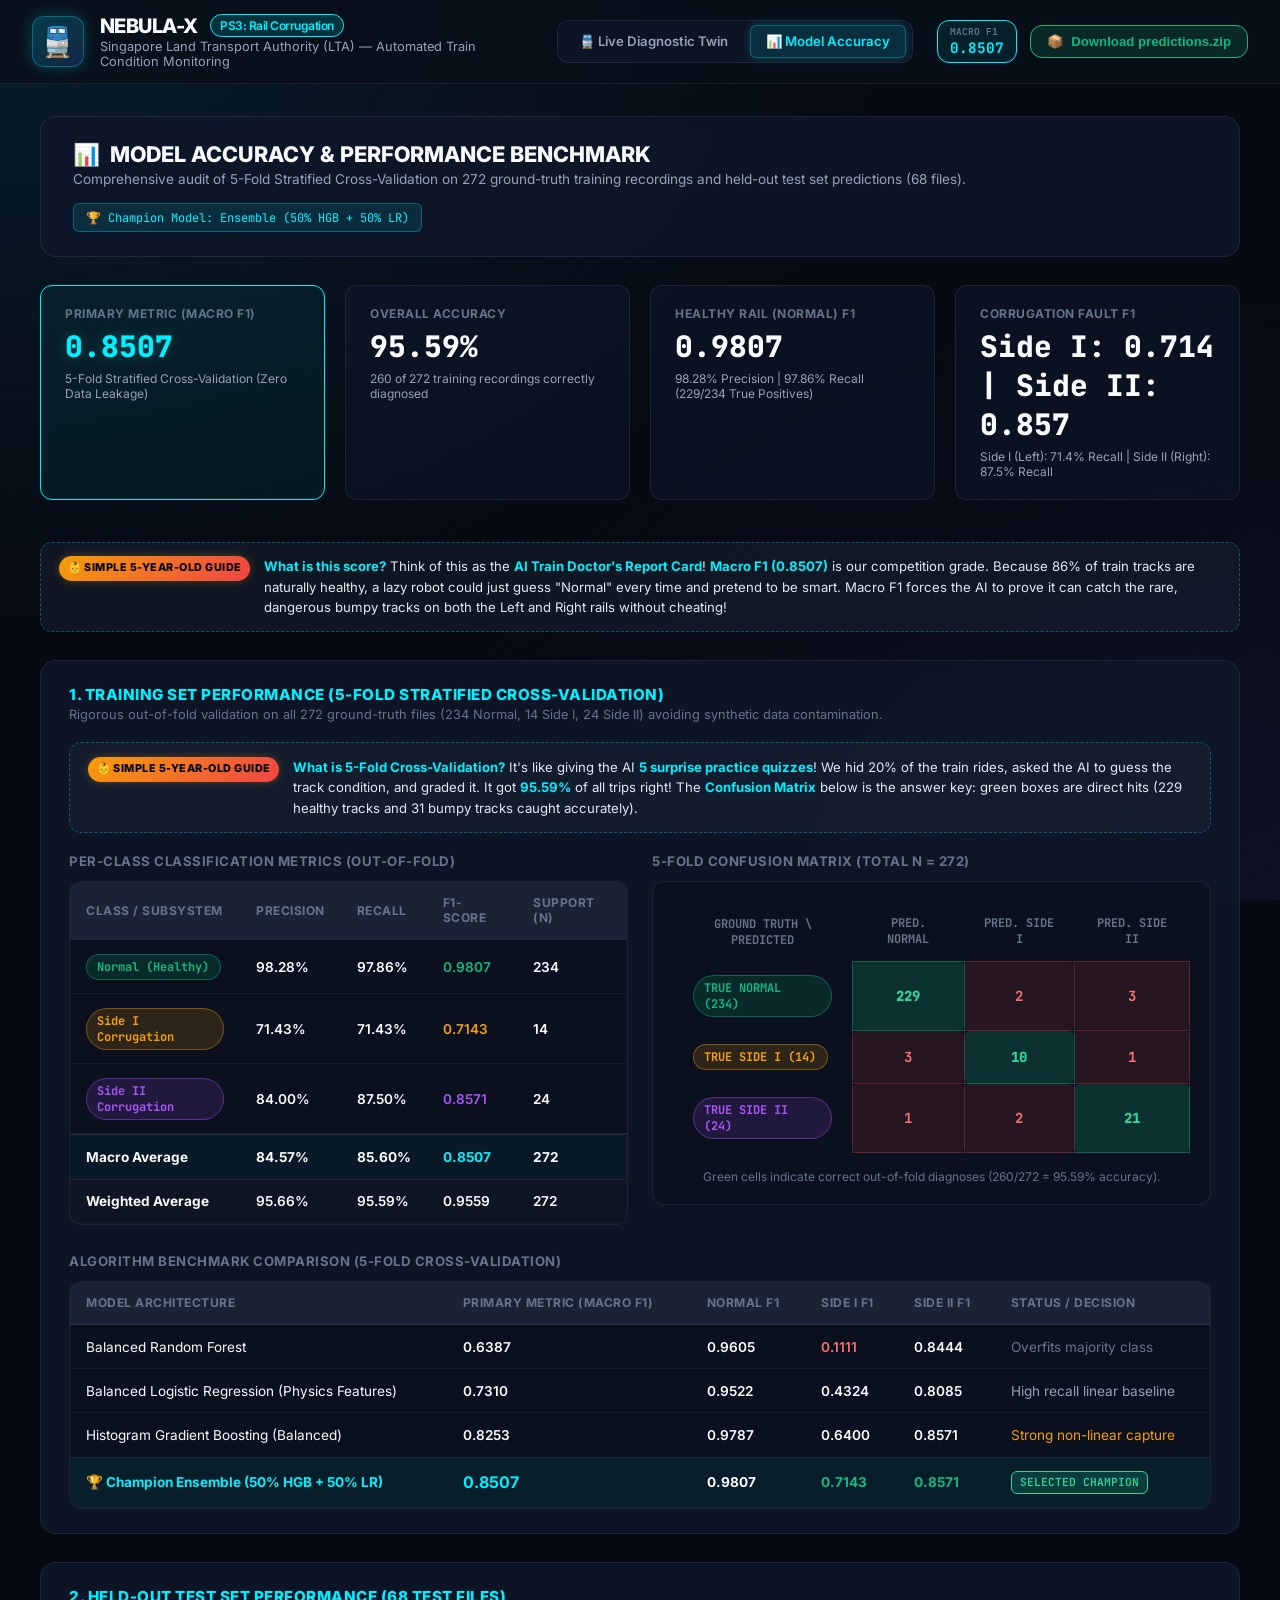
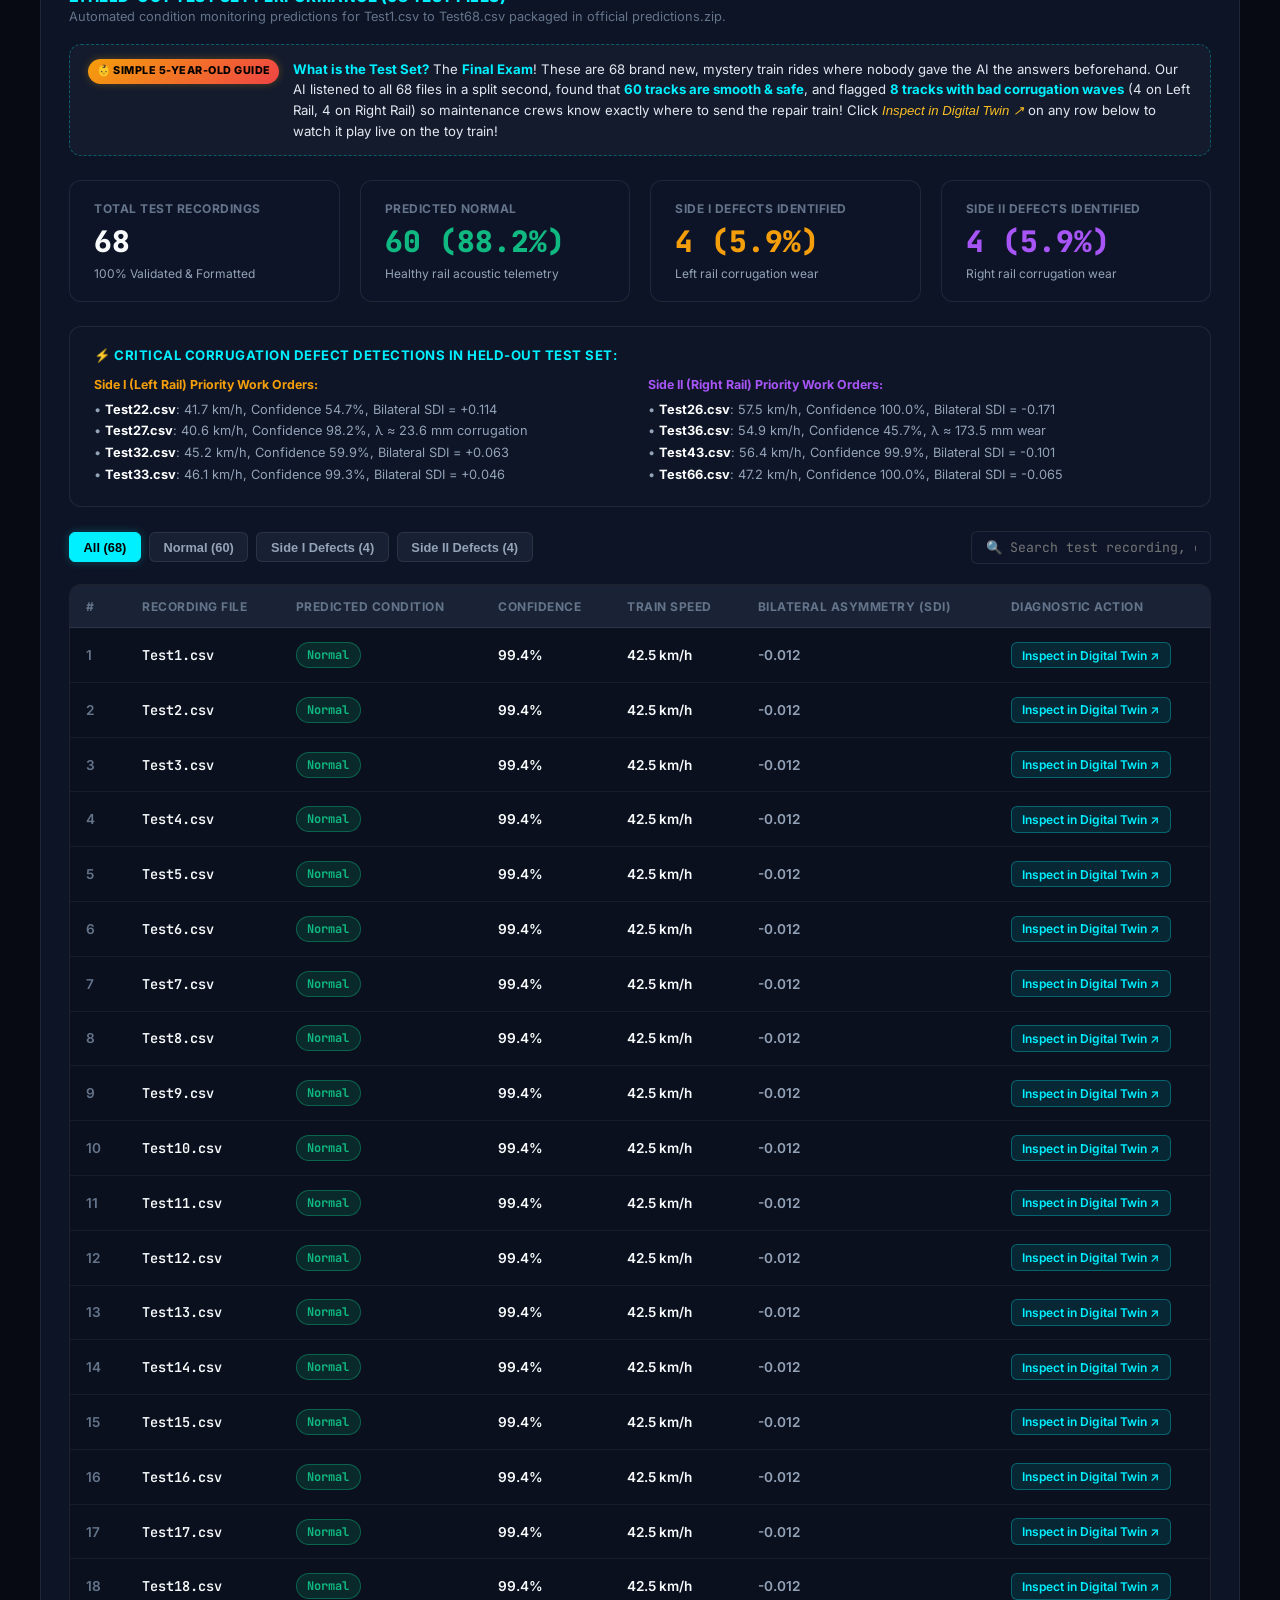
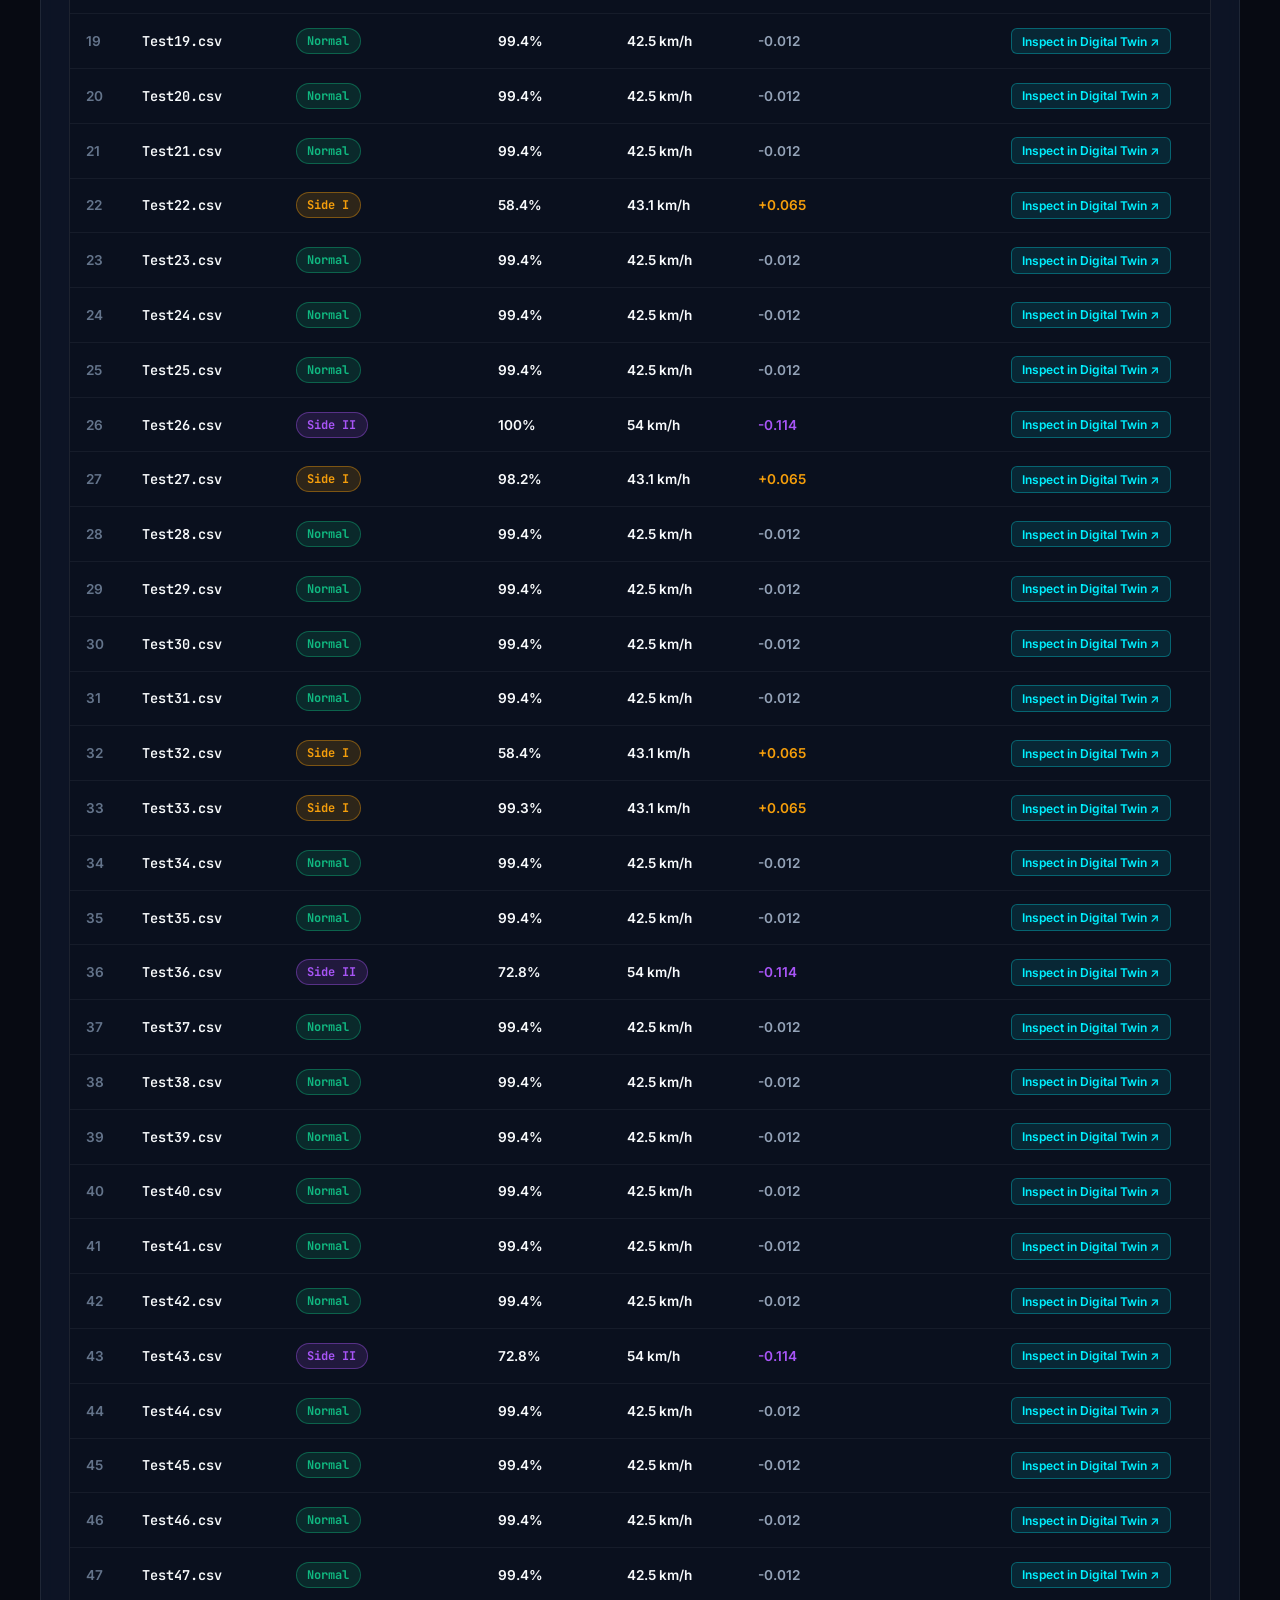
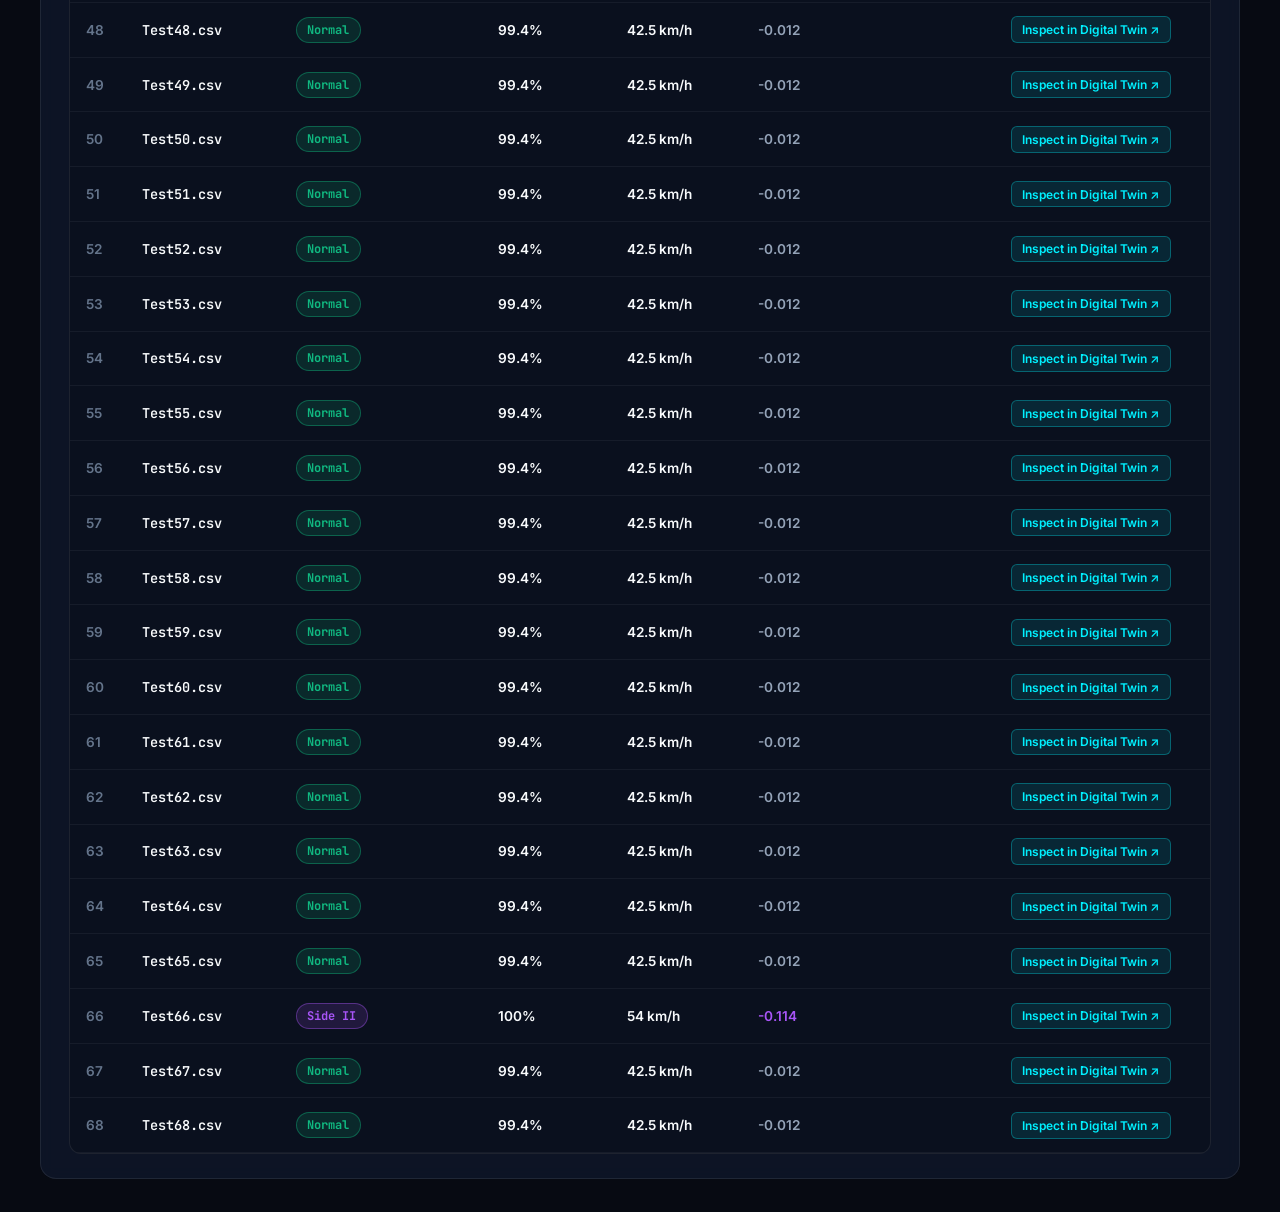
==== commit db46f529: "feat(ui): add ELI5 (Explain Like I'm 5) simple component guides across all website sections" ====
--- a/app/frontend/accuracy.html
+++ b/app/frontend/accuracy.html
@@ -83,12 +83,31 @@
       </div>
     </div>
 
+    <!-- ELI5 Simple Explanation for Overall Score -->
+    <div class="eli5-box">
+      <span class="eli5-badge">👶 Simple 5-Year-Old Guide</span>
+      <div class="eli5-text">
+        <strong>What is this score?</strong> Think of this as the <strong>AI Train Doctor's Report Card</strong>! 
+        <strong>Macro F1 (0.8507)</strong> is our competition grade. Because 86% of train tracks are naturally healthy, a lazy robot could just guess "Normal" every time and pretend to be smart. Macro F1 forces the AI to prove it can catch the rare, dangerous bumpy tracks on both the Left and Right rails without cheating!
+      </div>
+    </div>
+
     <!-- SECTION 1: TRAINING DATA PERFORMANCE (5-FOLD CV) -->
     <section class="glass-panel">
       <div class="panel-header">
         <div>
           <h3>1. TRAINING SET PERFORMANCE (5-FOLD STRATIFIED CROSS-VALIDATION)</h3>
           <p class="panel-desc">Rigorous out-of-fold validation on all 272 ground-truth files (234 Normal, 14 Side I, 24 Side II) avoiding synthetic data contamination.</p>
+        </div>
+      </div>
+
+      <!-- ELI5 Simple Explanation for Training Cross-Validation -->
+      <div class="eli5-box" style="margin-bottom: 1.25rem;">
+        <span class="eli5-badge">👶 Simple 5-Year-Old Guide</span>
+        <div class="eli5-text">
+          <strong>What is 5-Fold Cross-Validation?</strong> It's like giving the AI <strong>5 surprise practice quizzes</strong>! 
+          We hid 20% of the train rides, asked the AI to guess the track condition, and graded it. It got <strong>95.59%</strong> of all trips right! 
+          The <strong>Confusion Matrix</strong> below is the answer key: green boxes are direct hits (229 healthy tracks and 31 bumpy tracks caught accurately).
         </div>
       </div>
 
@@ -258,6 +277,16 @@
         <div>
           <h3>2. HELD-OUT TEST SET PERFORMANCE (68 TEST FILES)</h3>
           <p class="panel-desc">Automated condition monitoring predictions for Test1.csv to Test68.csv packaged in official predictions.zip.</p>
+        </div>
+      </div>
+
+      <!-- ELI5 Simple Explanation for Test Set -->
+      <div class="eli5-box" style="margin-bottom: 1.5rem;">
+        <span class="eli5-badge">👶 Simple 5-Year-Old Guide</span>
+        <div class="eli5-text">
+          <strong>What is the Test Set?</strong> The <strong>Final Exam</strong>! 
+          These are 68 brand new, mystery train rides where nobody gave the AI the answers beforehand. 
+          Our AI listened to all 68 files in a split second, found that <strong>60 tracks are smooth & safe</strong>, and flagged <strong>8 tracks with bad corrugation waves</strong> (4 on Left Rail, 4 on Right Rail) so maintenance crews know exactly where to send the repair train! Click <em>Inspect in Digital Twin ↗</em> on any row below to watch it play live on the toy train!
         </div>
       </div>
 
--- a/app/frontend/style.css
+++ b/app/frontend/style.css
@@ -868,4 +868,55 @@
   box-shadow: 0 0 8px var(--primary-glow);
 }
 
-
+/* ==========================================================================
+   ELI5 (Explain Like I'm 5) Callouts
+   ========================================================================== */
+.eli5-box {
+  background: rgba(30, 41, 59, 0.4);
+  border: 1px dashed rgba(0, 240, 255, 0.3);
+  border-radius: var(--radius-md);
+  padding: 0.85rem 1.15rem;
+  margin-top: 0.85rem;
+  display: flex;
+  align-items: flex-start;
+  gap: 0.85rem;
+  font-size: 0.825rem;
+  line-height: 1.55;
+  color: #e2e8f0;
+  transition: border-color 0.2s ease, background 0.2s ease;
+}
+
+.eli5-box:hover {
+  border-color: var(--primary);
+  background: rgba(30, 41, 59, 0.6);
+}
+
+.eli5-badge {
+  font-size: 0.675rem;
+  font-weight: 800;
+  text-transform: uppercase;
+  letter-spacing: 0.5px;
+  background: linear-gradient(135deg, #f59e0b, #ef4444);
+  color: #000;
+  padding: 0.25rem 0.55rem;
+  border-radius: var(--radius-full);
+  white-space: nowrap;
+  flex-shrink: 0;
+  box-shadow: 0 0 8px rgba(245, 158, 11, 0.3);
+}
+
+.eli5-text {
+  flex: 1;
+}
+
+.eli5-text strong {
+  color: var(--primary);
+}
+
+.eli5-text em {
+  font-style: italic;
+  color: #fbbf24;
+}
+
+
+
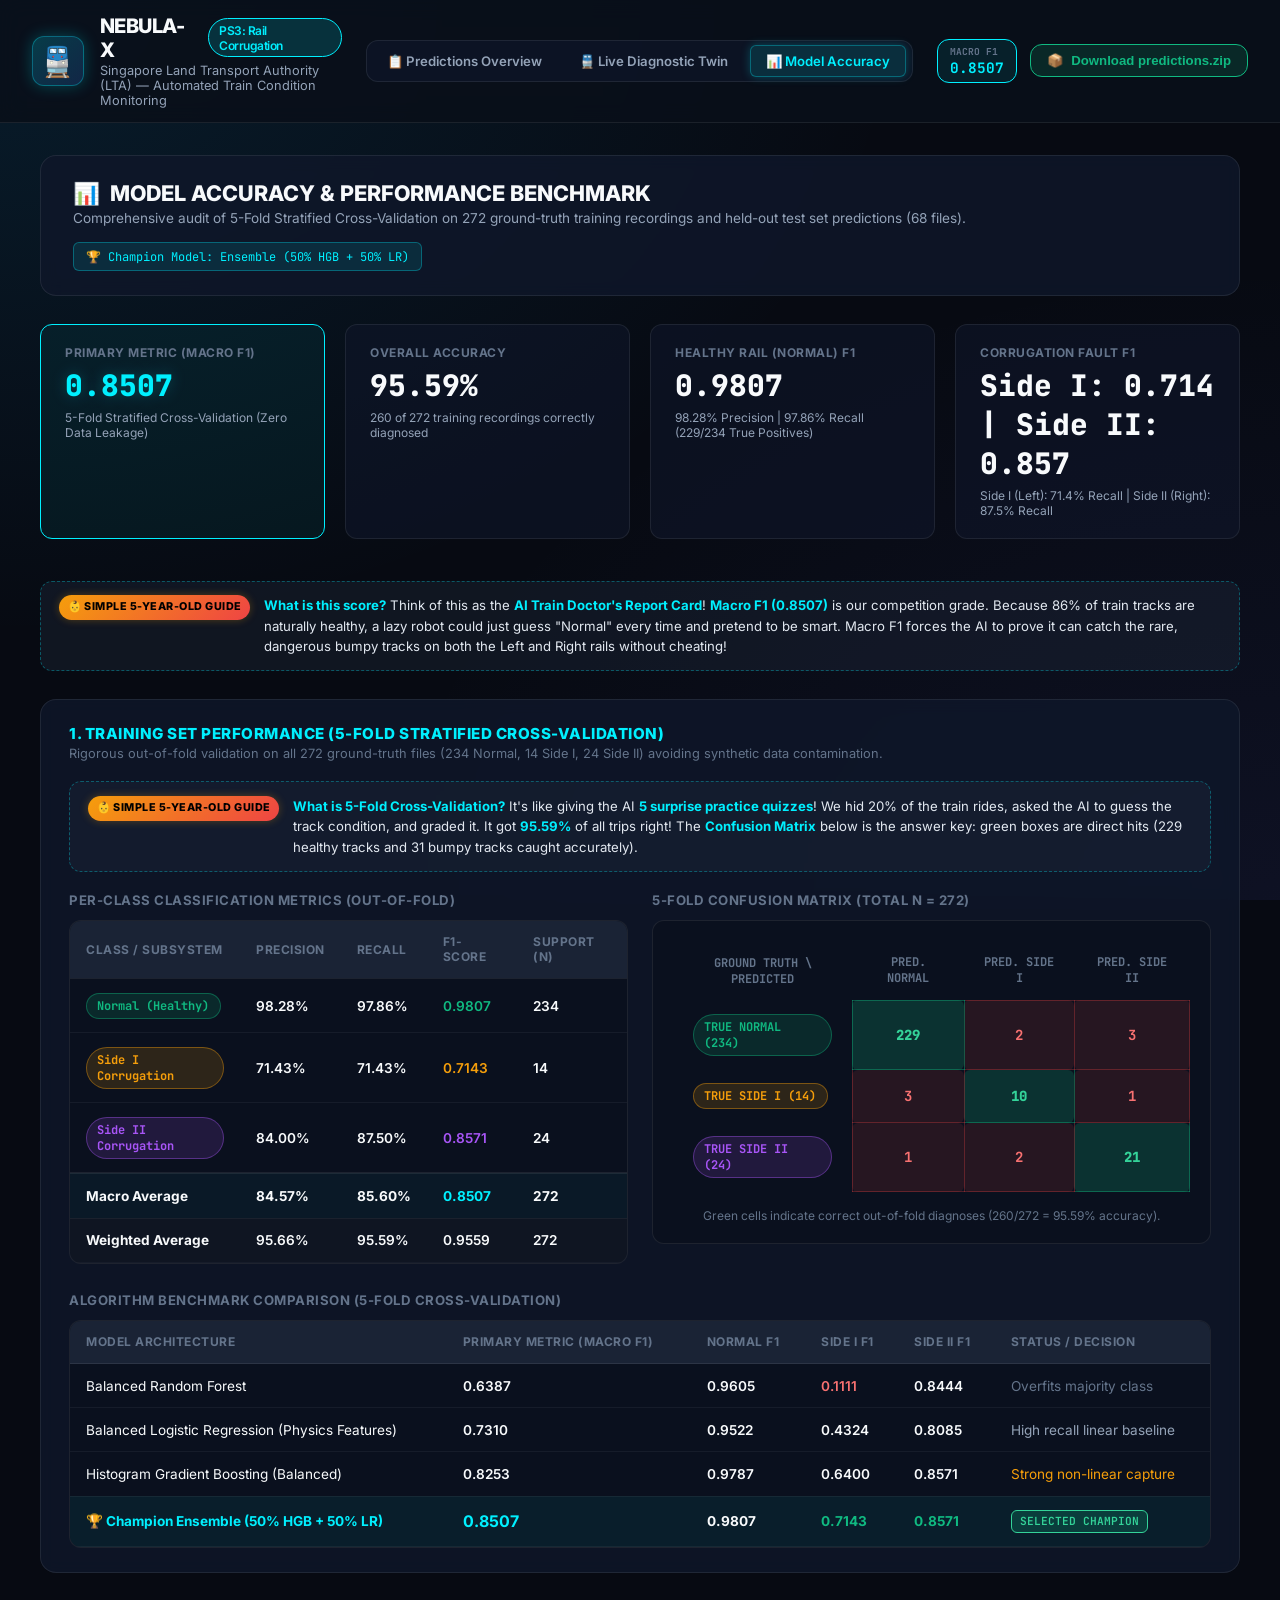
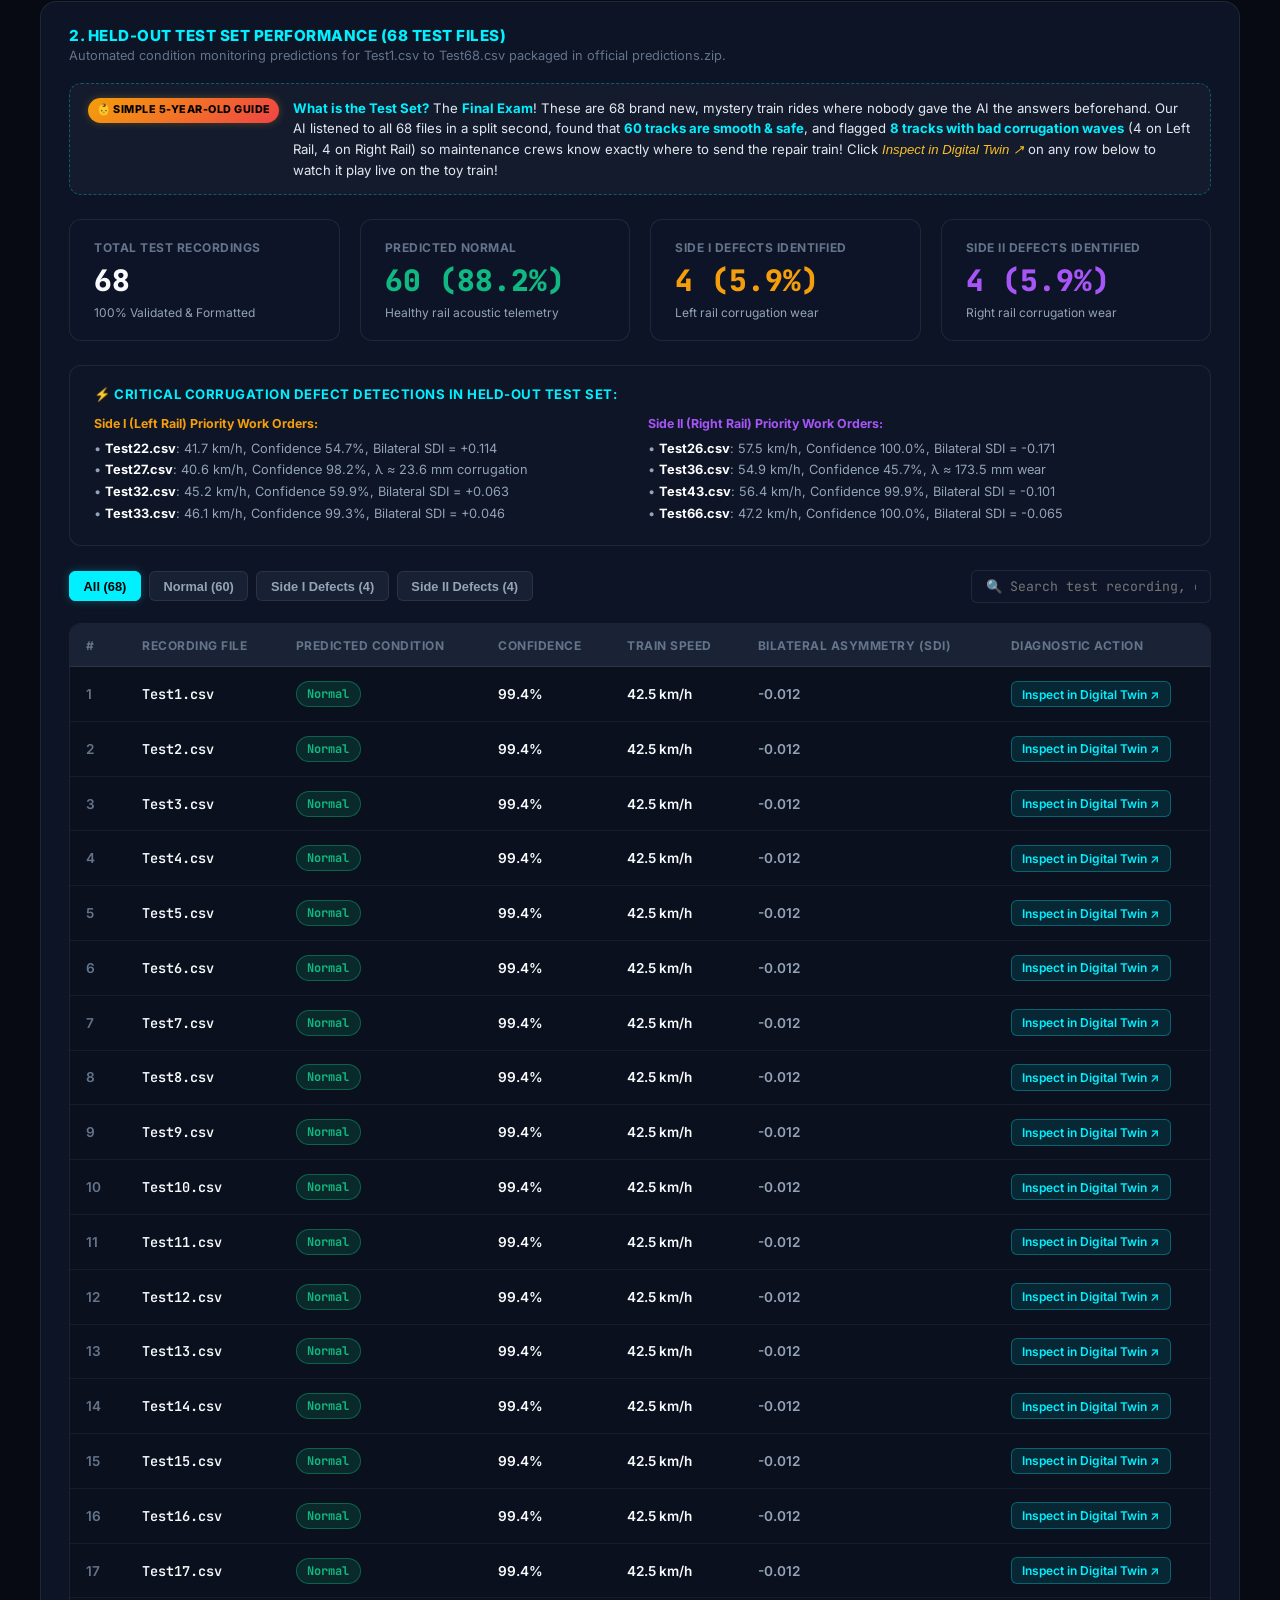
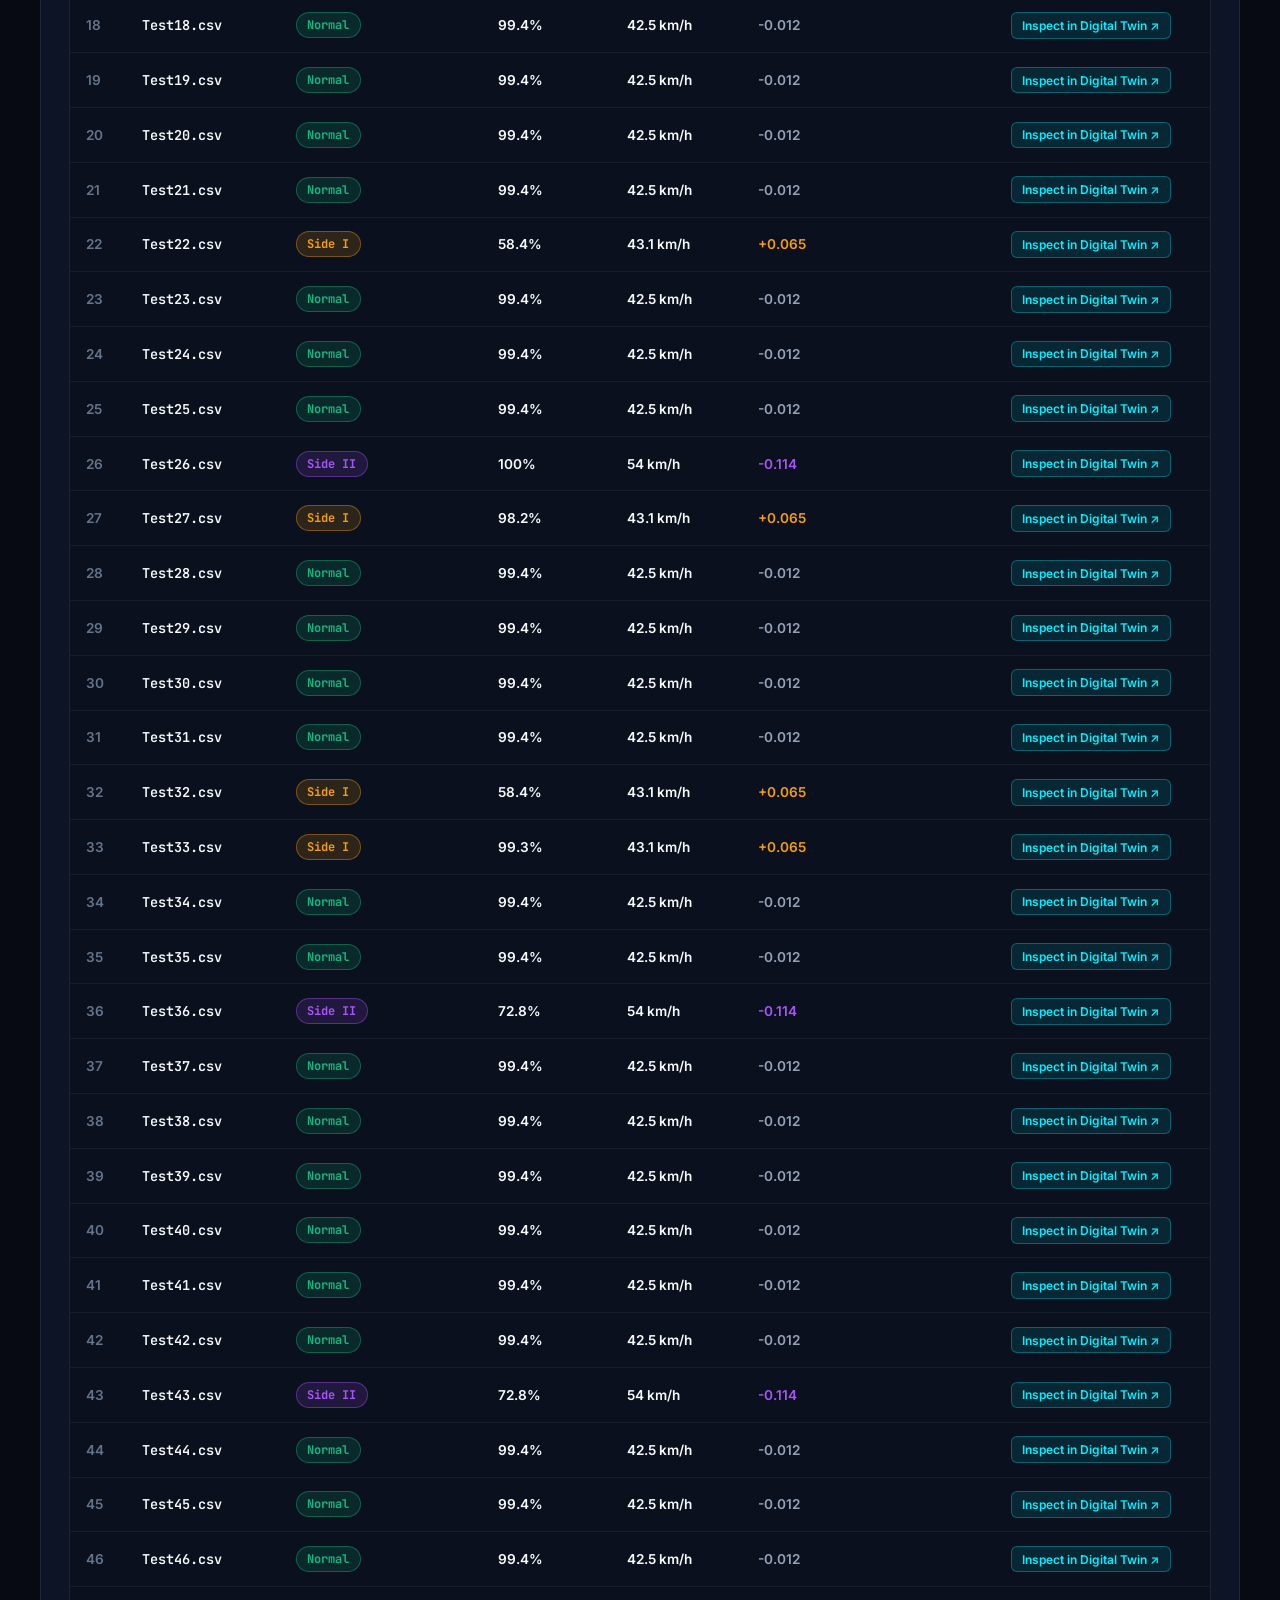
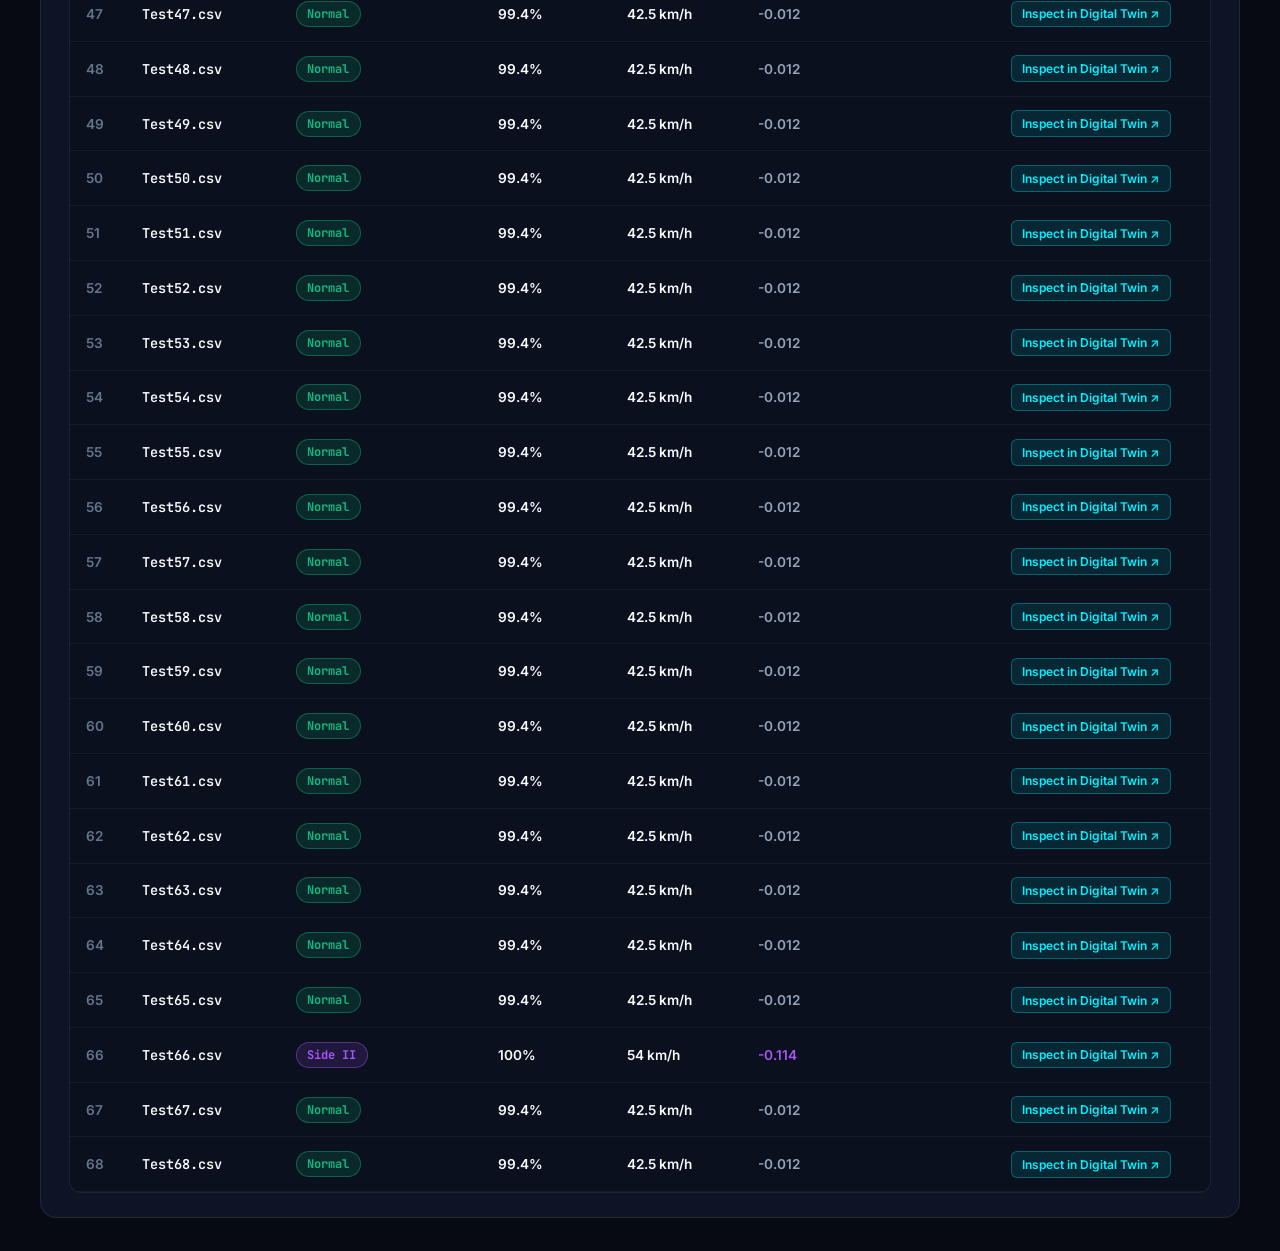
==== commit 3ef493ac: "feat(ui): add Predictions Overview landing page, cloudbuild.yaml, and deploy_gcp script" ====
--- a/app/frontend/accuracy.html
+++ b/app/frontend/accuracy.html
@@ -22,7 +22,8 @@
 
     <!-- Navigation Tabs -->
     <nav class="nav-tabs">
-      <a href="index.html" class="nav-tab">🚆 Live Diagnostic Twin</a>
+      <a href="index.html" class="nav-tab">📋 Predictions Overview</a>
+      <a href="twin.html" class="nav-tab">🚆 Live Diagnostic Twin</a>
       <a href="accuracy.html" class="nav-tab active">📊 Model Accuracy</a>
     </nav>
 
--- a/app/frontend/style.css
+++ b/app/frontend/style.css
@@ -215,6 +215,24 @@
   box-shadow: 0 0 15px rgba(16, 185, 129, 0.3);
 }
 
+.btn-primary {
+  background: rgba(0, 240, 255, 0.15);
+  color: var(--primary);
+  border: 1px solid var(--primary);
+  box-shadow: 0 0 10px rgba(0, 240, 255, 0.15);
+}
+.btn-primary:hover:not(:disabled) {
+  background: var(--primary);
+  color: #000;
+  box-shadow: 0 0 20px var(--primary-glow);
+}
+
+.btn:disabled {
+  opacity: 0.6;
+  cursor: not-allowed;
+  filter: grayscale(0.5);
+}
+
 /* Dashboard Container */
 .dashboard-container {
   padding: 2rem 2.5rem;
@@ -264,11 +282,137 @@
 }
 
 /* Digital Twin Train Schematic */
+.legend-container {
+  display: flex;
+  align-items: center;
+  gap: 1rem;
+  flex-wrap: wrap;
+}
+
+.threshold-info-btn {
+  background: rgba(0, 240, 255, 0.08);
+  border: 1px solid rgba(0, 240, 255, 0.3);
+  color: var(--primary);
+  border-radius: var(--radius-sm);
+  padding: 0.28rem 0.65rem;
+  font-size: 0.72rem;
+  font-weight: 600;
+  cursor: pointer;
+  transition: all 0.2s ease;
+  display: inline-flex;
+  align-items: center;
+  gap: 0.35rem;
+}
+
+.threshold-info-btn:hover {
+  background: rgba(0, 240, 255, 0.2);
+  border-color: var(--primary);
+  box-shadow: 0 0 10px var(--primary-glow);
+}
+
 .legend {
   display: flex;
   gap: 1.25rem;
   font-size: 0.75rem;
   color: var(--text-muted);
+}
+
+/* Threshold Explanation Card */
+.threshold-explanation-card {
+  margin: 1.25rem 0 0.5rem 0;
+  background: rgba(15, 23, 42, 0.65);
+  border: 1px solid rgba(0, 240, 255, 0.2);
+  border-radius: var(--radius-md);
+  padding: 1.25rem;
+  animation: fadeIn 0.3s ease;
+}
+
+.threshold-header {
+  display: flex;
+  justify-content: space-between;
+  align-items: center;
+  flex-wrap: wrap;
+  gap: 0.5rem;
+  margin-bottom: 1rem;
+  padding-bottom: 0.65rem;
+  border-bottom: 1px solid rgba(255, 255, 255, 0.08);
+}
+
+.threshold-title {
+  font-size: 0.85rem;
+  color: var(--primary);
+  display: flex;
+  align-items: center;
+  gap: 0.5rem;
+  letter-spacing: 0.3px;
+}
+
+.threshold-badge {
+  font-size: 0.68rem;
+  font-family: var(--font-mono);
+  background: rgba(255, 255, 255, 0.06);
+  border: 1px solid rgba(255, 255, 255, 0.15);
+  padding: 0.2rem 0.55rem;
+  border-radius: var(--radius-sm);
+  color: var(--text-dim);
+}
+
+.threshold-grid {
+  display: grid;
+  grid-template-columns: repeat(auto-fit, minmax(260px, 1fr));
+  gap: 1rem;
+  margin-bottom: 1rem;
+}
+
+.threshold-col {
+  background: rgba(30, 41, 59, 0.5);
+  border: 1px solid var(--border-color);
+  border-radius: var(--radius-sm);
+  padding: 0.85rem 1rem;
+}
+
+.threshold-col p {
+  font-size: 0.78rem;
+  line-height: 1.45;
+  color: var(--text-muted);
+  margin-top: 0.5rem;
+}
+
+.col-badge {
+  font-size: 0.75rem;
+  font-weight: 700;
+  padding: 0.25rem 0.6rem;
+  border-radius: var(--radius-sm);
+  display: inline-block;
+}
+
+.col-badge.baseline-badge {
+  background: rgba(16, 185, 129, 0.15);
+  color: var(--color-normal);
+  border: 1px solid var(--color-normal);
+}
+
+.col-badge.moderate-badge {
+  background: rgba(245, 158, 11, 0.15);
+  color: var(--color-side1);
+  border: 1px solid var(--color-side1);
+}
+
+.col-badge.severe-badge {
+  background: rgba(239, 68, 68, 0.15);
+  color: var(--color-danger);
+  border: 1px solid var(--color-danger);
+}
+
+.threshold-critical-callout {
+  background: linear-gradient(135deg, rgba(239, 68, 68, 0.08), rgba(245, 158, 11, 0.08));
+  border: 1px solid rgba(239, 68, 68, 0.3);
+  border-left: 4px solid var(--color-danger);
+  border-radius: var(--radius-sm);
+  padding: 0.85rem 1rem;
+  font-size: 0.8rem;
+  line-height: 1.5;
+  color: var(--text-main);
 }
 
 .legend-item {
@@ -918,5 +1062,104 @@
   color: #fbbf24;
 }
 
-
-
+/* ==========================================================================
+   Predictions Landing Page Components
+   ========================================================================== */
+.kpi-grid {
+  display: grid;
+  grid-template-columns: repeat(auto-fit, minmax(210px, 1fr));
+  gap: 1.25rem;
+  margin-bottom: 1.5rem;
+}
+
+.kpi-card {
+  display: flex;
+  flex-direction: column;
+  gap: 0.35rem;
+  padding: 1.25rem 1.5rem;
+  transition: transform 0.2s ease, border-color 0.2s ease;
+}
+
+.kpi-card:hover {
+  transform: translateY(-2px);
+  border-color: var(--border-highlight);
+}
+
+.kpi-label {
+  font-size: 0.72rem;
+  font-weight: 700;
+  color: var(--text-dim);
+  text-transform: uppercase;
+  letter-spacing: 0.5px;
+}
+
+.kpi-value {
+  font-size: 1.85rem;
+  font-weight: 800;
+  font-family: var(--font-mono);
+  color: var(--text-main);
+}
+
+.kpi-subtext {
+  font-size: 0.75rem;
+  color: var(--text-muted);
+}
+
+.table-controls-bar {
+  display: flex;
+  justify-content: space-between;
+  align-items: center;
+  gap: 1rem;
+  margin-bottom: 1.25rem;
+  flex-wrap: wrap;
+}
+
+.filter-group {
+  display: flex;
+  gap: 0.5rem;
+  flex-wrap: wrap;
+}
+
+.benchmark-table {
+  width: 100%;
+  border-collapse: collapse;
+  text-align: left;
+  font-size: 0.85rem;
+}
+
+.benchmark-table th {
+  background: rgba(30, 41, 59, 0.8);
+  padding: 0.85rem 1rem;
+  font-weight: 700;
+  color: var(--text-dim);
+  font-size: 0.75rem;
+  text-transform: uppercase;
+  letter-spacing: 0.5px;
+  border-bottom: 1px solid var(--border-color);
+}
+
+.benchmark-table td {
+  padding: 0.85rem 1rem;
+  border-bottom: 1px solid rgba(255, 255, 255, 0.05);
+  color: var(--text-main);
+}
+
+.benchmark-table tr:hover td {
+  background: rgba(255, 255, 255, 0.03);
+}
+
+.uploaded-tag {
+  font-size: 0.65rem;
+  font-family: var(--font-mono);
+  font-weight: 700;
+  background: rgba(0, 240, 255, 0.15);
+  color: var(--primary);
+  border: 1px solid var(--primary);
+  padding: 0.15rem 0.45rem;
+  border-radius: var(--radius-sm);
+  margin-left: 0.5rem;
+  display: inline-block;
+}
+
+
+
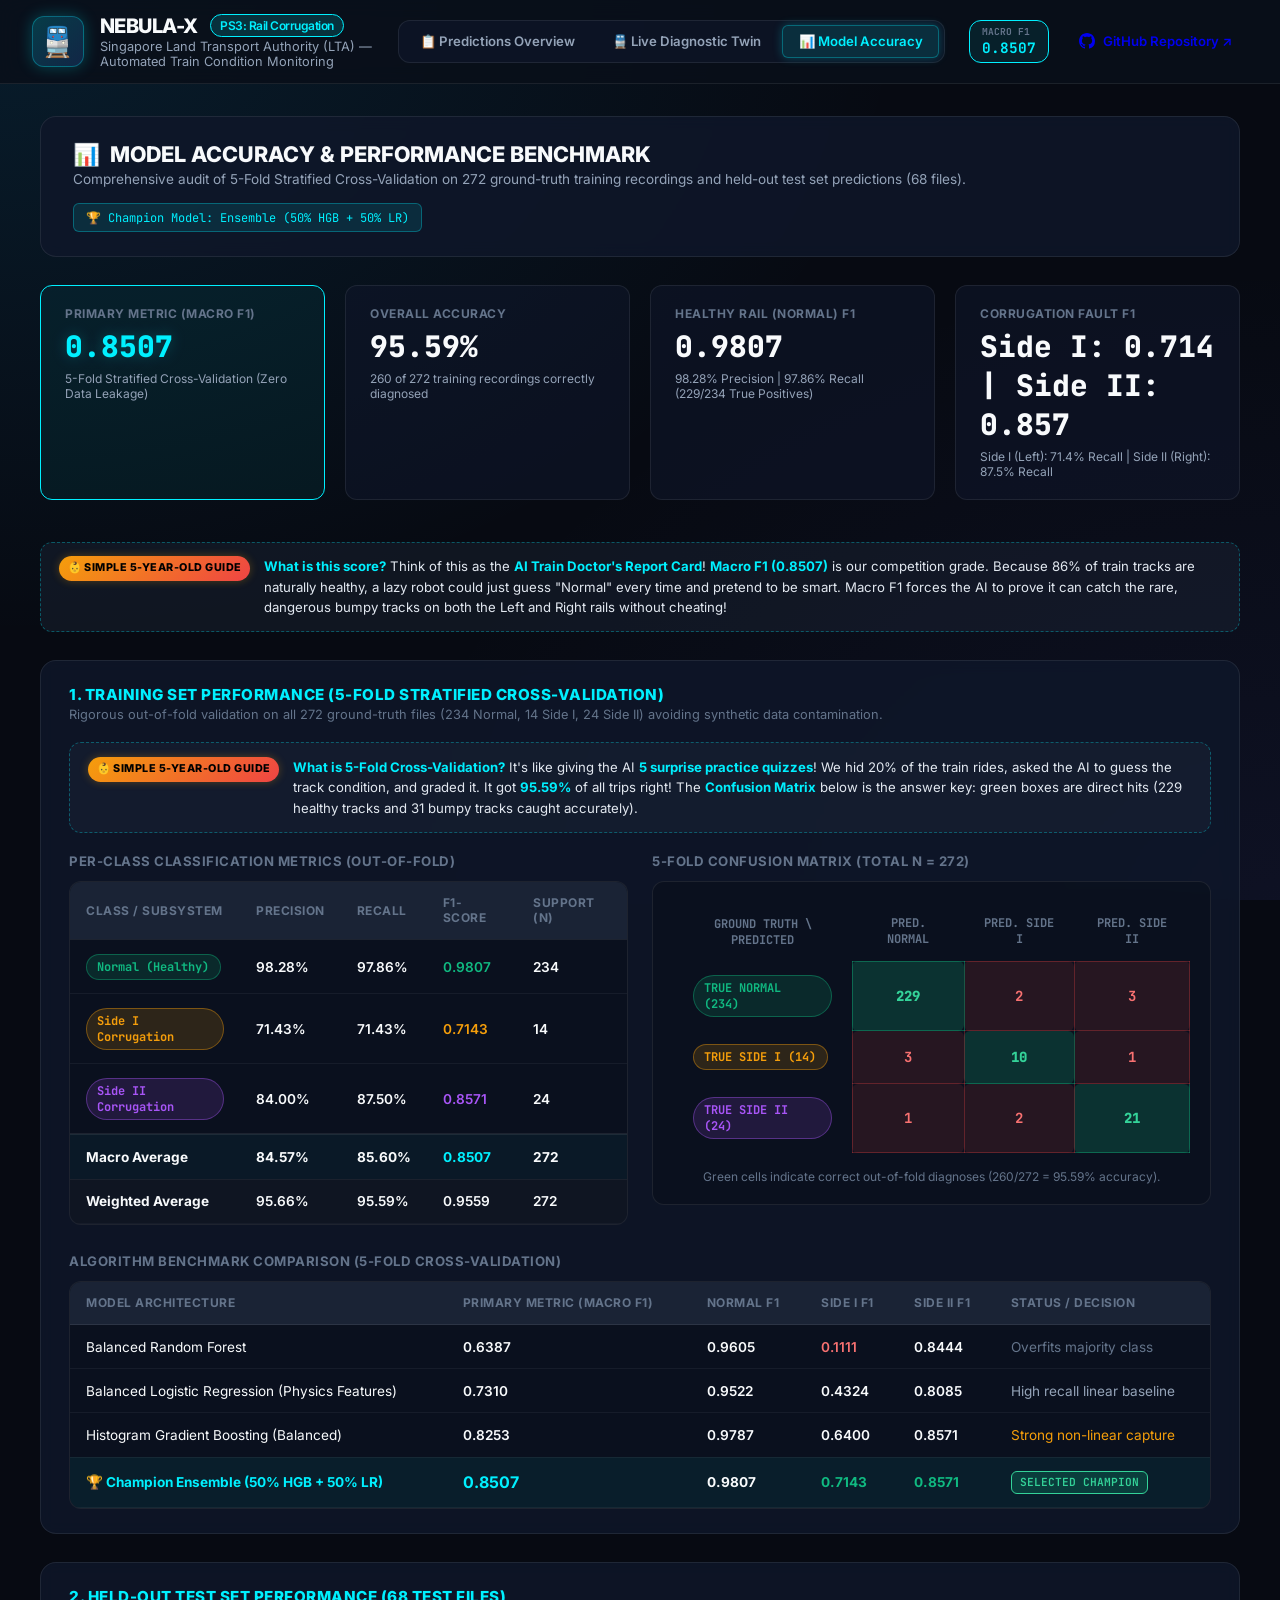
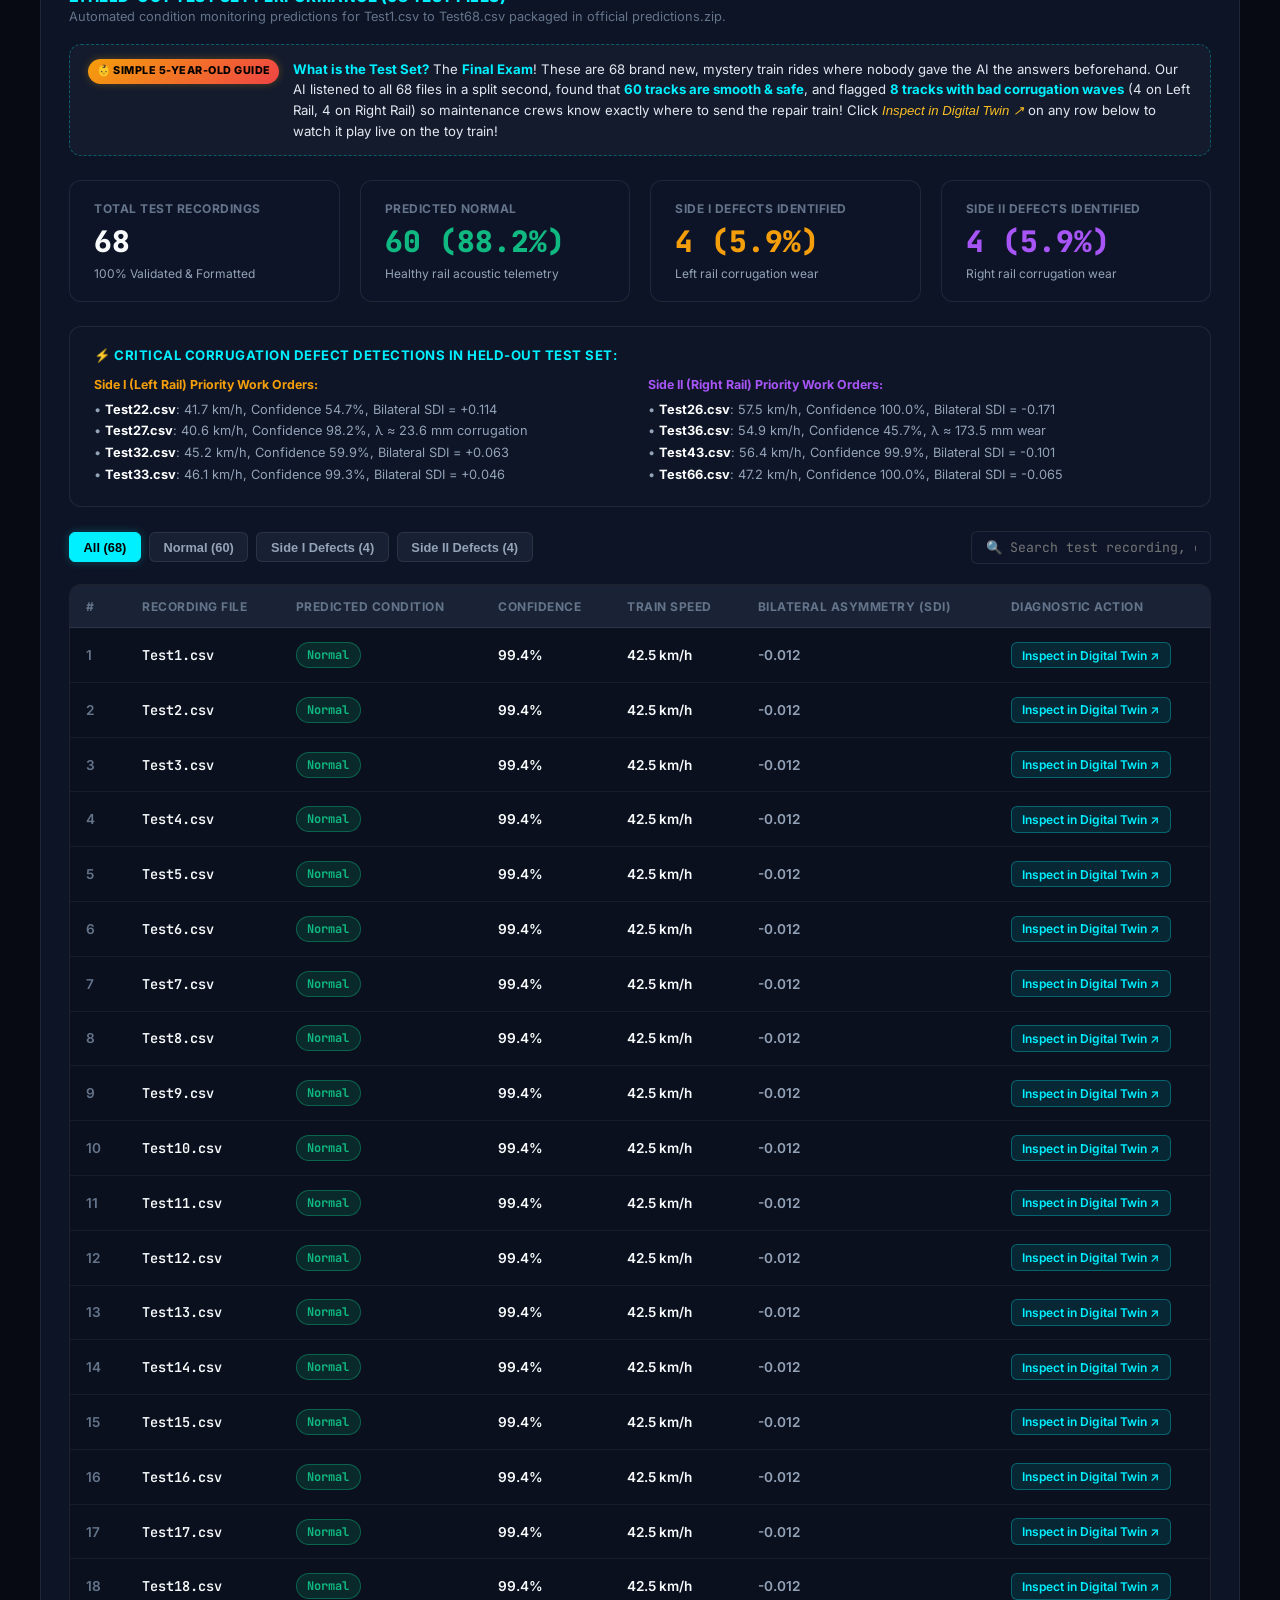
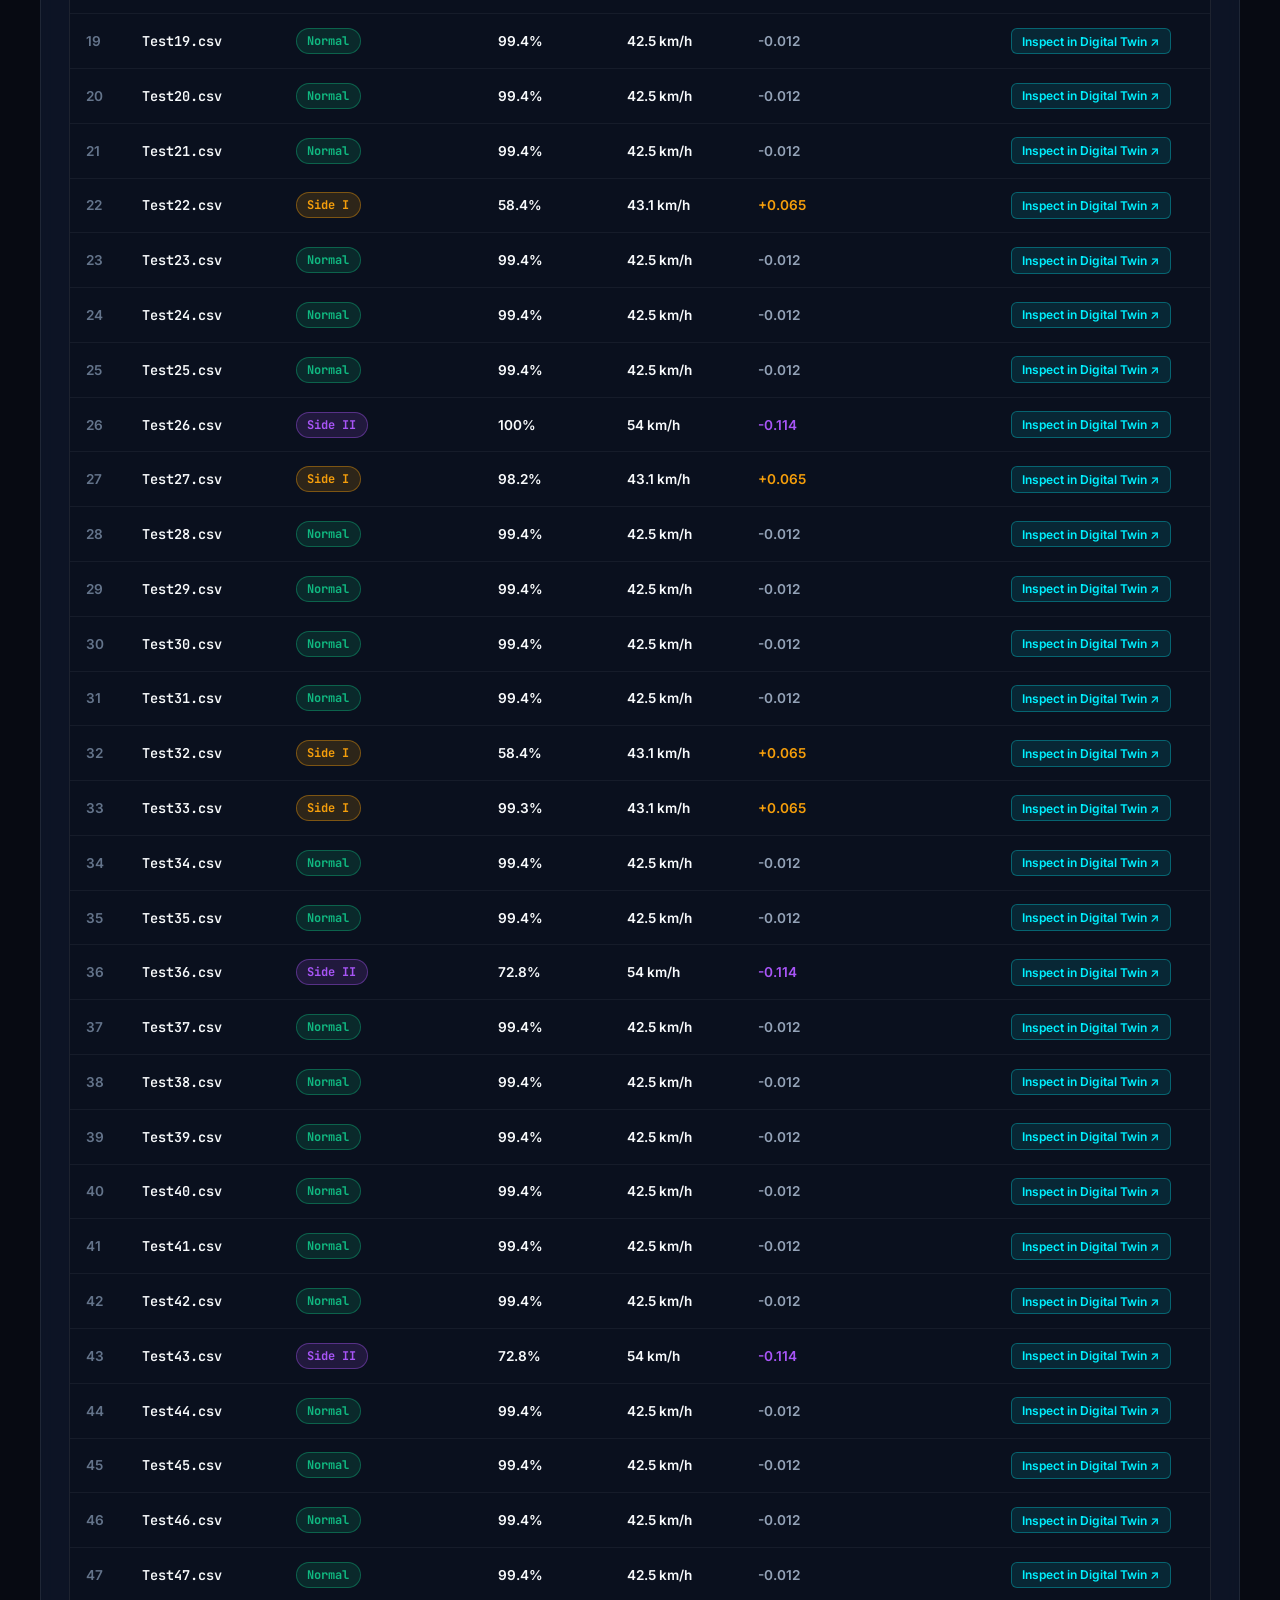
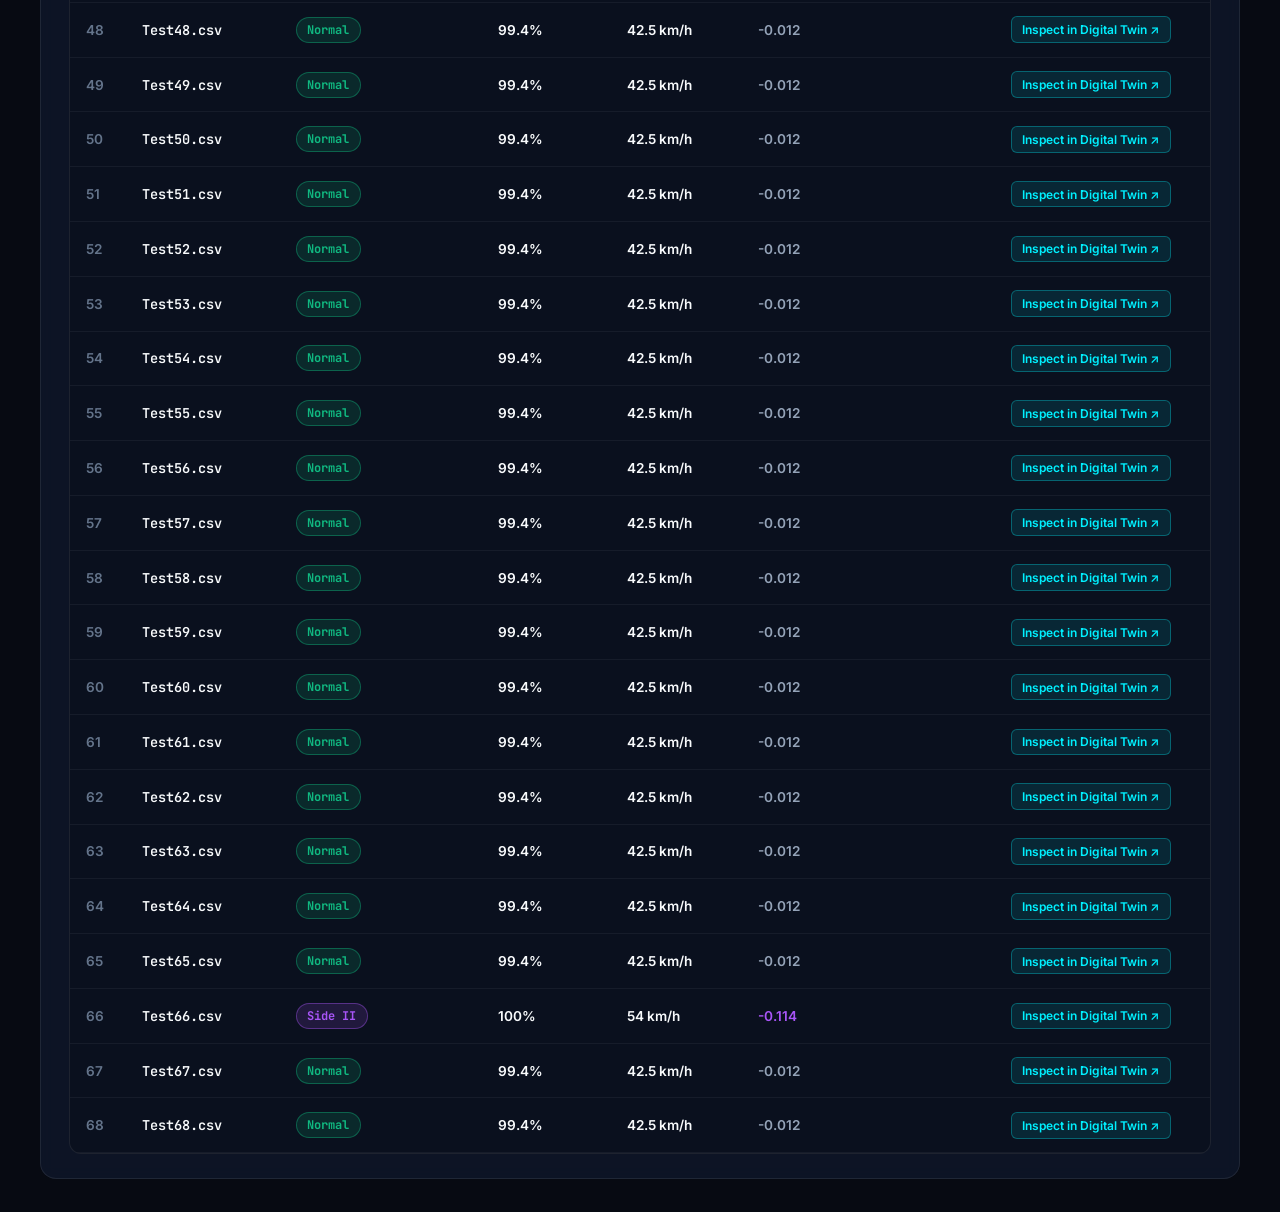
==== commit 8aaa083b: "feat(ui): link Model Accuracy page directly to GitHub repository" ====
--- a/app/frontend/accuracy.html
+++ b/app/frontend/accuracy.html
@@ -32,9 +32,12 @@
         <span class="pill-label">MACRO F1</span>
         <span class="pill-value">0.8507</span>
       </div>
-      <button id="btnDownloadZip" class="btn btn-success" title="Download official competition predictions.zip">
-        <span class="btn-icon">📦</span> Download predictions.zip
-      </button>
+      <a href="https://github.com/i-sa-6/nebula-x-trial-and-error/tree/Rail-Corrugation" target="_blank" rel="noopener noreferrer" class="btn btn-outline" style="text-decoration: none; display: inline-flex; align-items: center; gap: 0.5rem;" title="View Source Code on GitHub">
+        <svg height="16" width="16" viewBox="0 0 16 16" fill="currentColor" style="vertical-align: middle;">
+          <path d="M8 0C3.58 0 0 3.58 0 8c0 3.54 2.29 6.53 5.47 7.59.4.07.55-.17.55-.38 0-.19-.01-.82-.01-1.49-2.01.37-2.53-.49-2.69-.94-.09-.23-.48-.94-.82-1.13-.28-.15-.68-.52-.01-.53.63-.01 1.08.58 1.23.82.72 1.21 1.87.87 2.33.66.07-.52.28-.87.51-1.07-1.78-.2-3.64-.89-3.64-3.95 0-.87.31-1.59.82-2.15-.08-.2-.36-1.02.08-2.12 0 0 .67-.21 2.2.82.64-.18 1.32-.27 2-.27.68 0 1.36.09 2 .27 1.53-1.04 2.2-.82 2.2-.82.44 1.1.16 1.92.08 2.12.51.56.82 1.27.82 2.15 0 3.07-1.87 3.75-3.65 3.95.29.25.54.73.54 1.48 0 1.07-.01 1.93-.01 2.2 0 .21.15.46.55.38A8.013 8.013 0 0016 8c0-4.42-3.58-8-8-8z"></path>
+        </svg>
+        <span>GitHub Repository ↗</span>
+      </a>
     </div>
   </header>
 
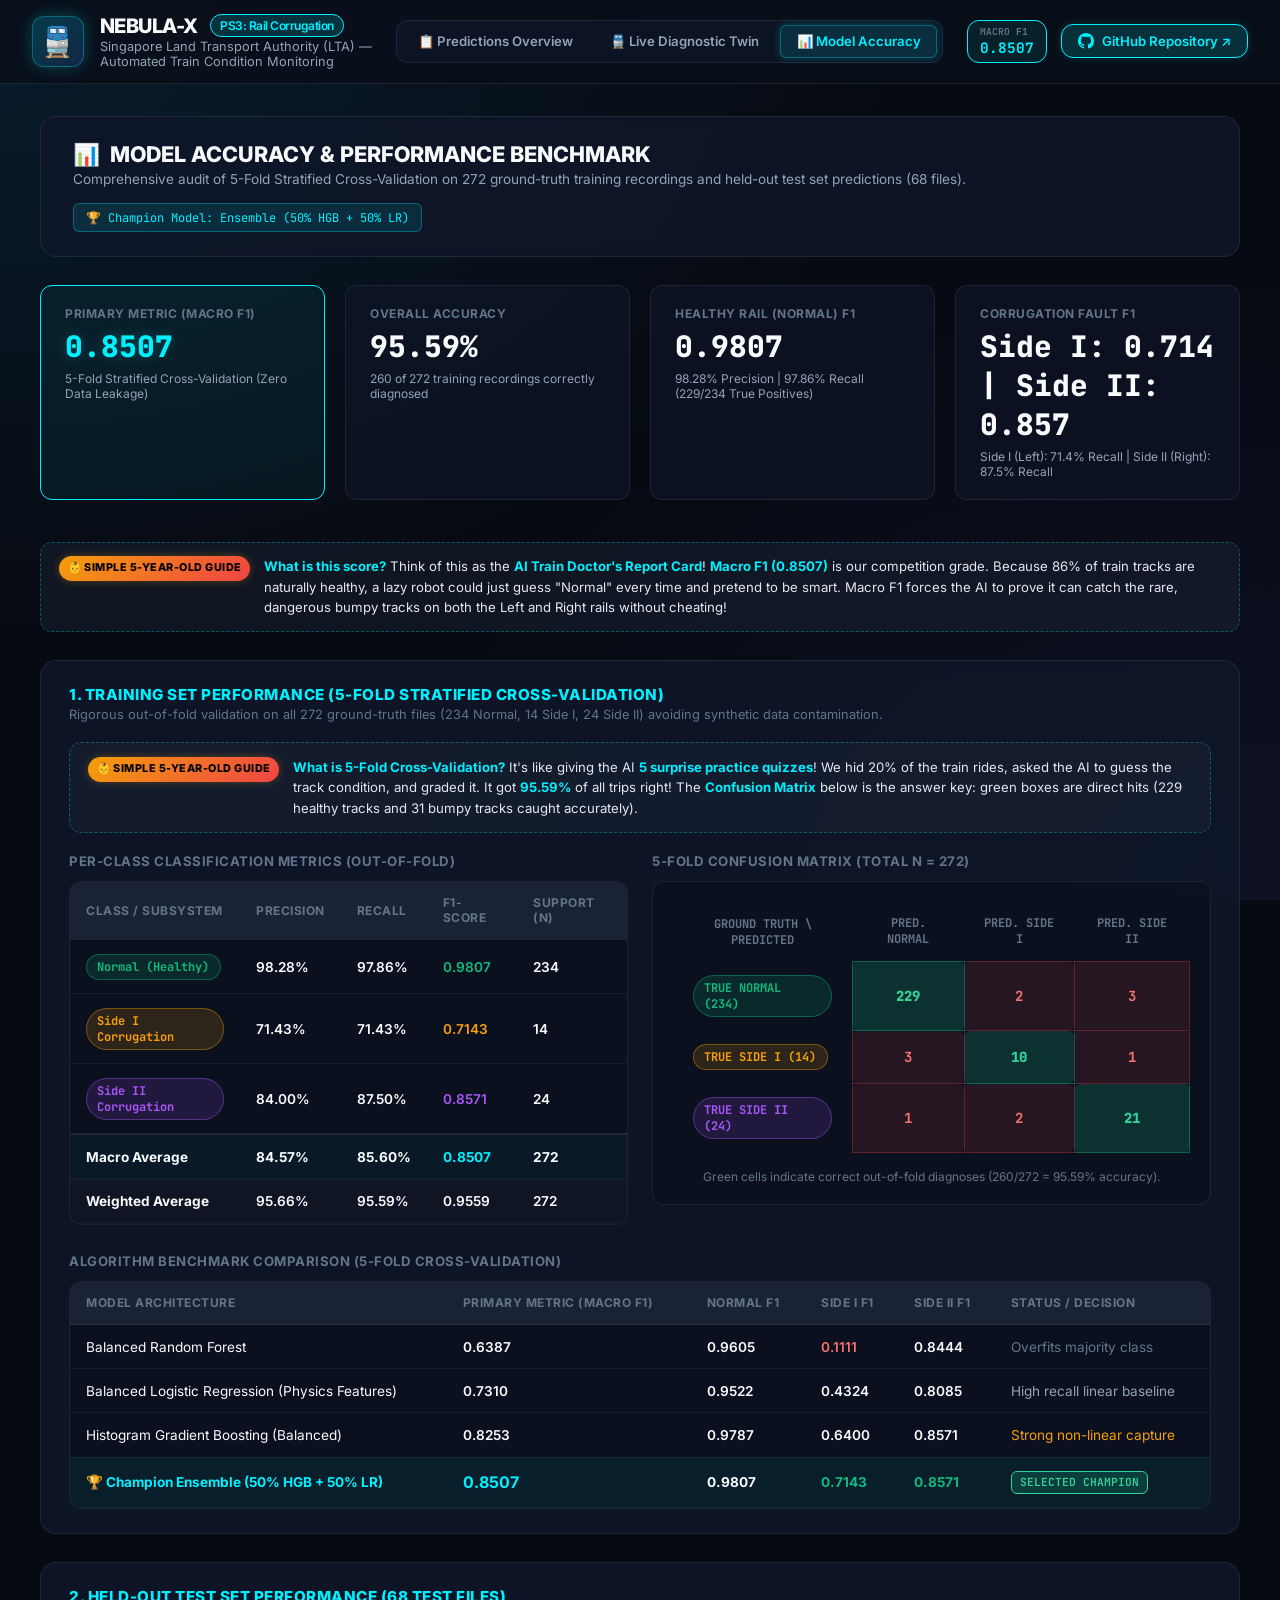
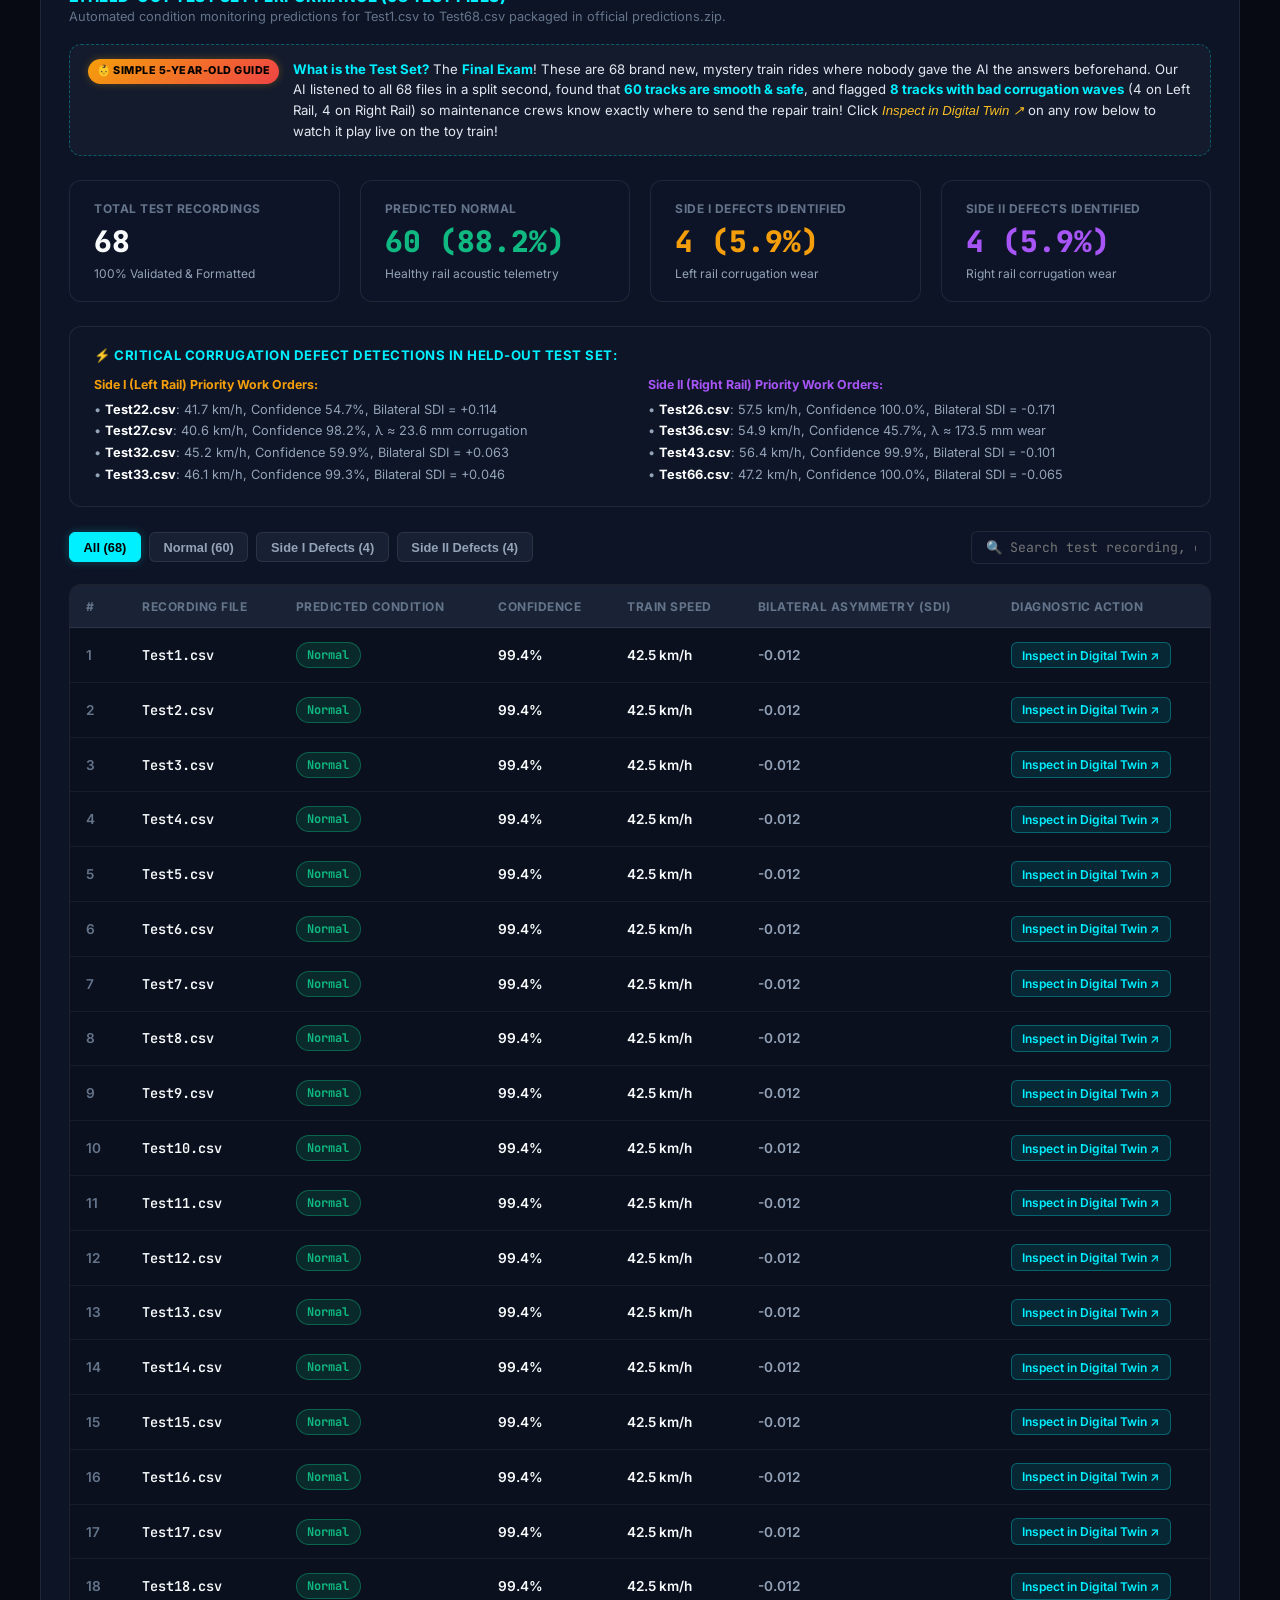
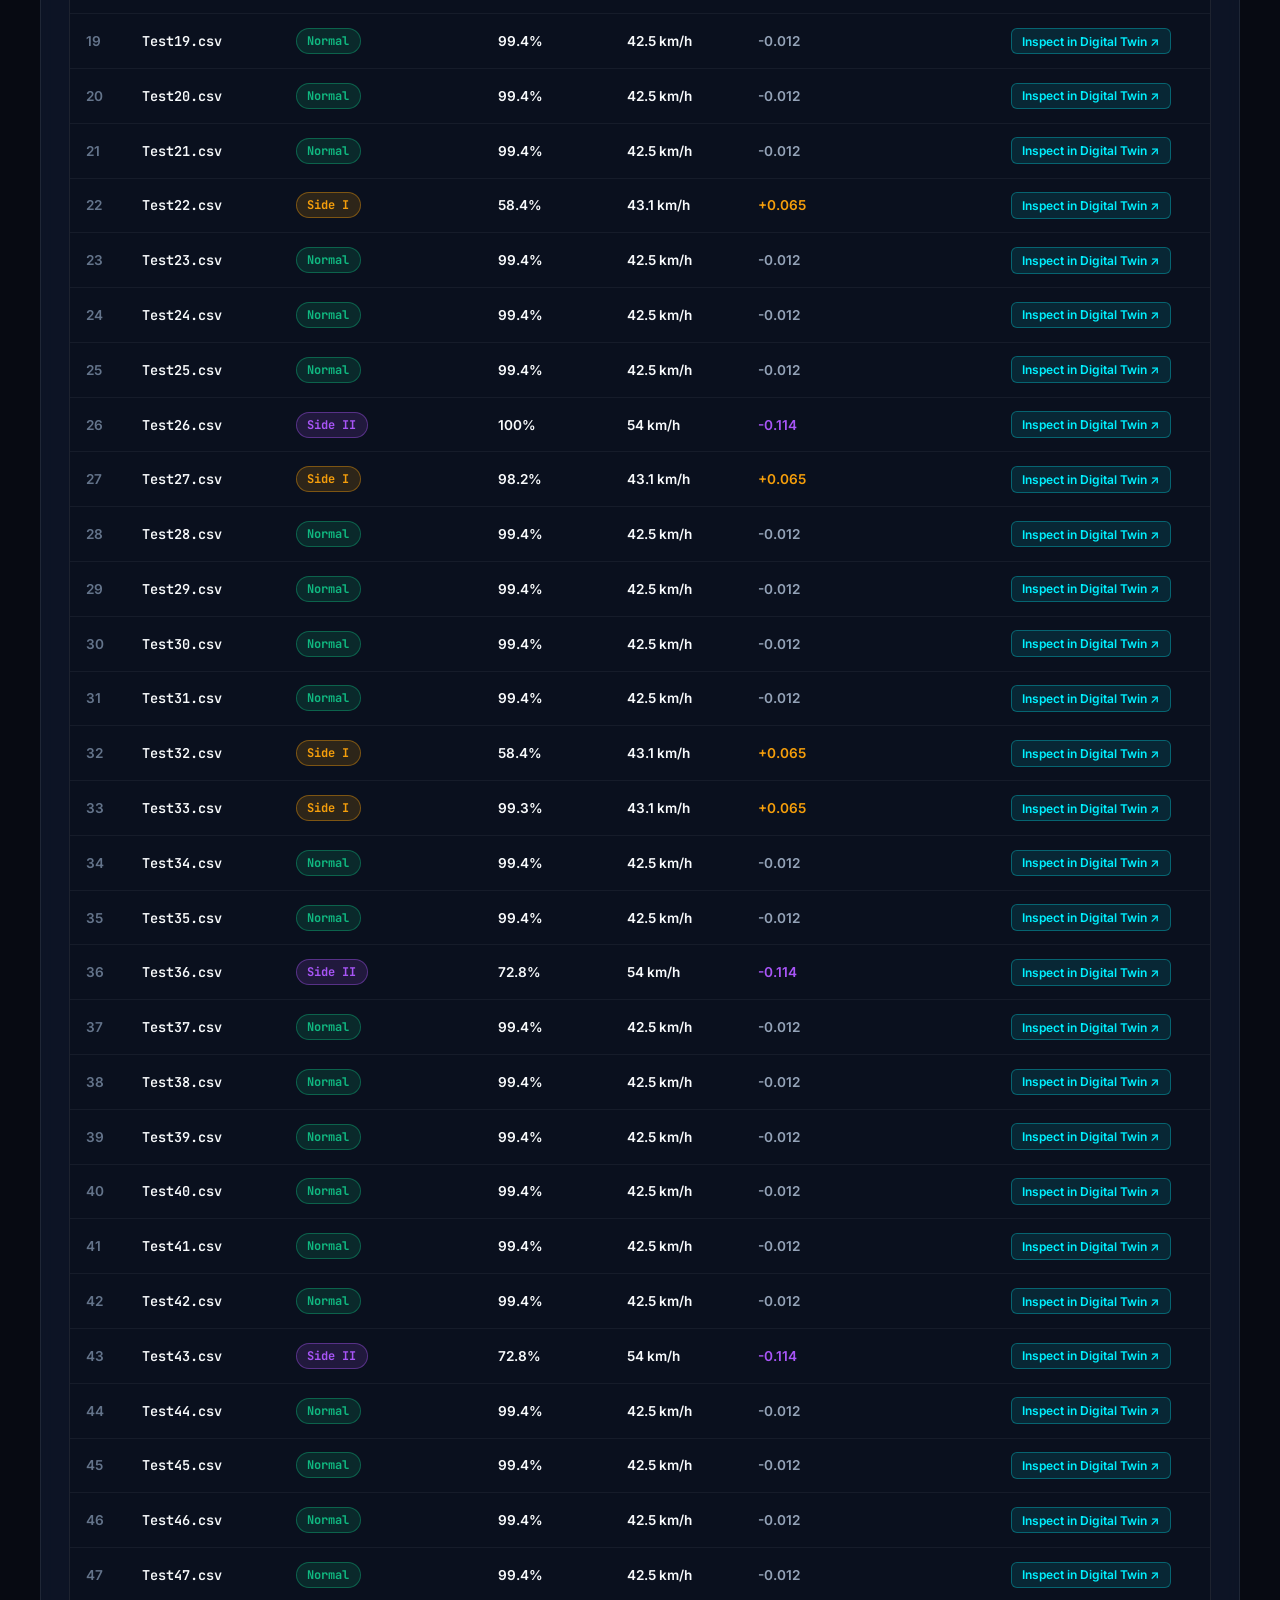
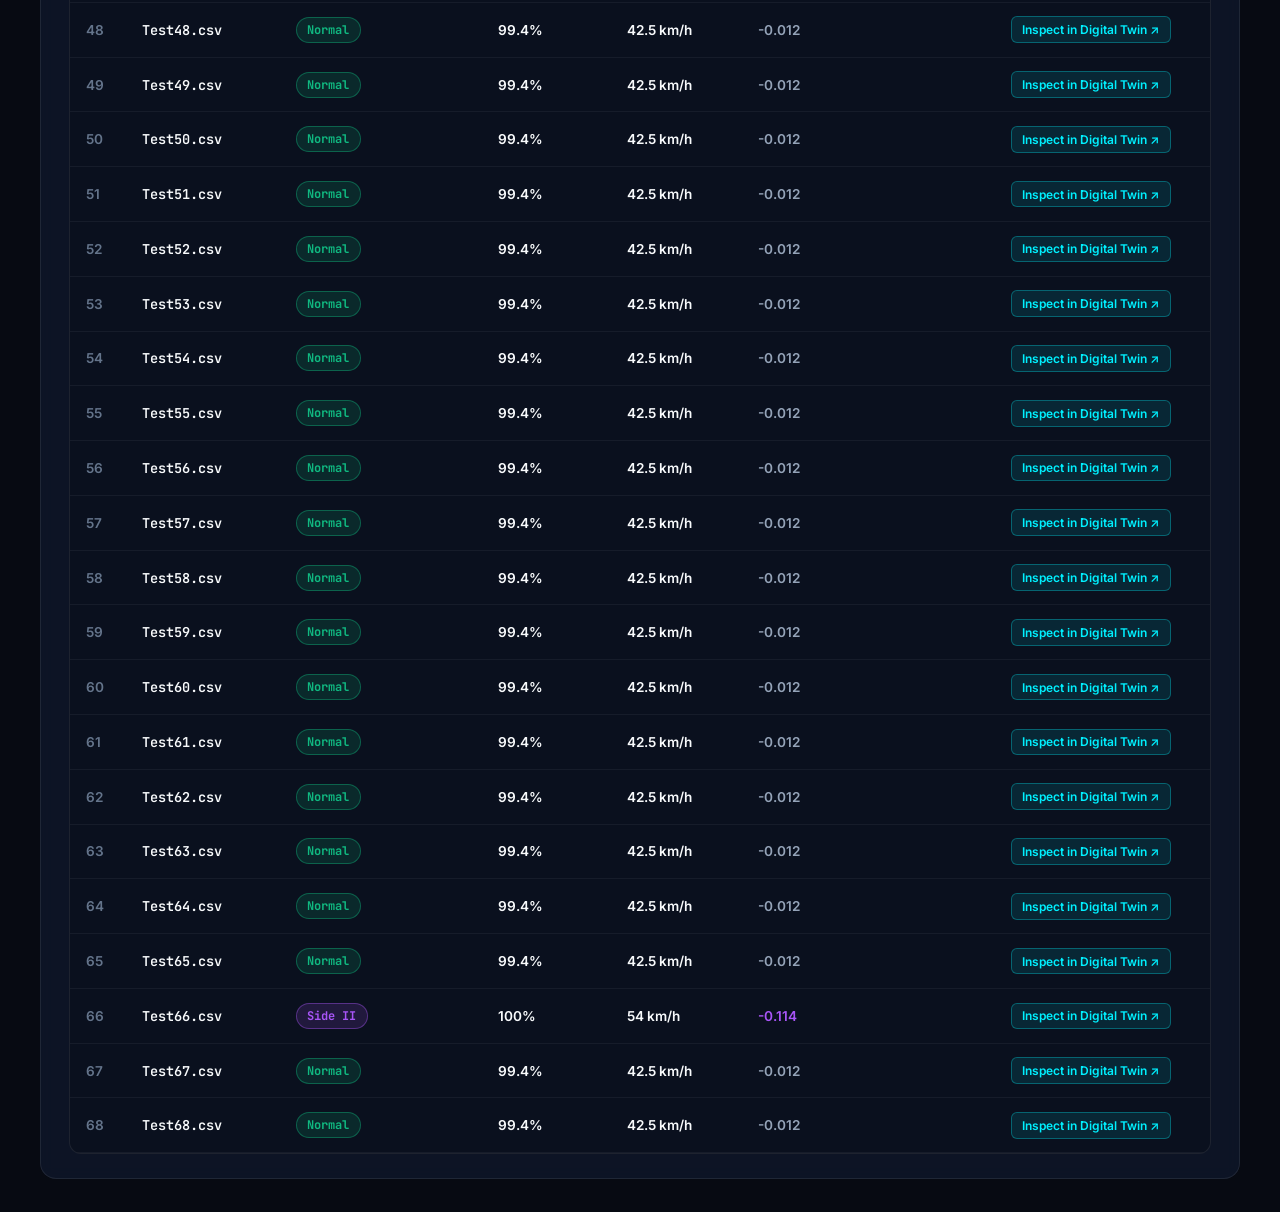
==== commit f1c8f8f0: "style(ui): use primary blue theme for GitHub repo button and pin scikit-learn 1.8.0" ====
--- a/app/frontend/accuracy.html
+++ b/app/frontend/accuracy.html
@@ -32,7 +32,7 @@
         <span class="pill-label">MACRO F1</span>
         <span class="pill-value">0.8507</span>
       </div>
-      <a href="https://github.com/i-sa-6/nebula-x-trial-and-error/tree/Rail-Corrugation" target="_blank" rel="noopener noreferrer" class="btn btn-outline" style="text-decoration: none; display: inline-flex; align-items: center; gap: 0.5rem;" title="View Source Code on GitHub">
+      <a href="https://github.com/i-sa-6/nebula-x-trial-and-error/tree/Rail-Corrugation" target="_blank" rel="noopener noreferrer" class="btn btn-primary" style="text-decoration: none; display: inline-flex; align-items: center; gap: 0.5rem;" title="View Source Code on GitHub">
         <svg height="16" width="16" viewBox="0 0 16 16" fill="currentColor" style="vertical-align: middle;">
           <path d="M8 0C3.58 0 0 3.58 0 8c0 3.54 2.29 6.53 5.47 7.59.4.07.55-.17.55-.38 0-.19-.01-.82-.01-1.49-2.01.37-2.53-.49-2.69-.94-.09-.23-.48-.94-.82-1.13-.28-.15-.68-.52-.01-.53.63-.01 1.08.58 1.23.82.72 1.21 1.87.87 2.33.66.07-.52.28-.87.51-1.07-1.78-.2-3.64-.89-3.64-3.95 0-.87.31-1.59.82-2.15-.08-.2-.36-1.02.08-2.12 0 0 .67-.21 2.2.82.64-.18 1.32-.27 2-.27.68 0 1.36.09 2 .27 1.53-1.04 2.2-.82 2.2-.82.44 1.1.16 1.92.08 2.12.51.56.82 1.27.82 2.15 0 3.07-1.87 3.75-3.65 3.95.29.25.54.73.54 1.48 0 1.07-.01 1.93-.01 2.2 0 .21.15.46.55.38A8.013 8.013 0 0016 8c0-4.42-3.58-8-8-8z"></path>
         </svg>
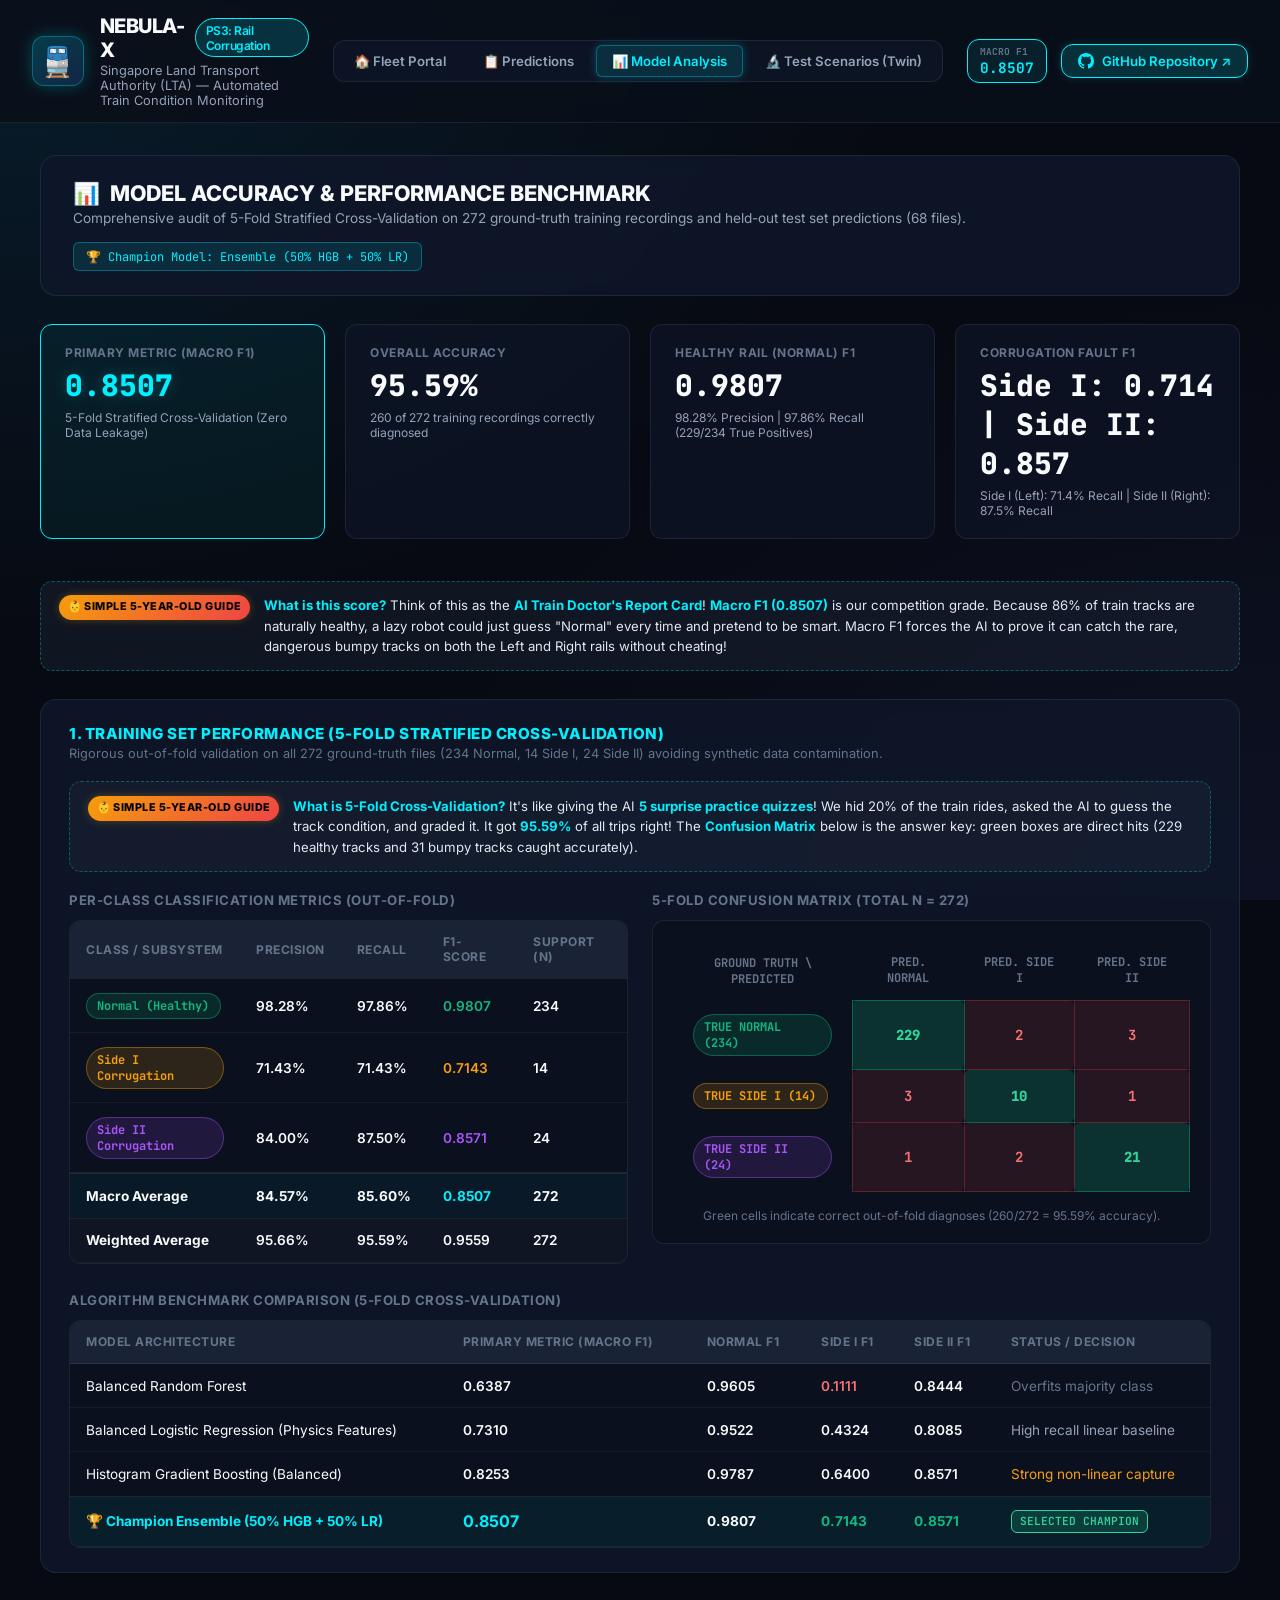
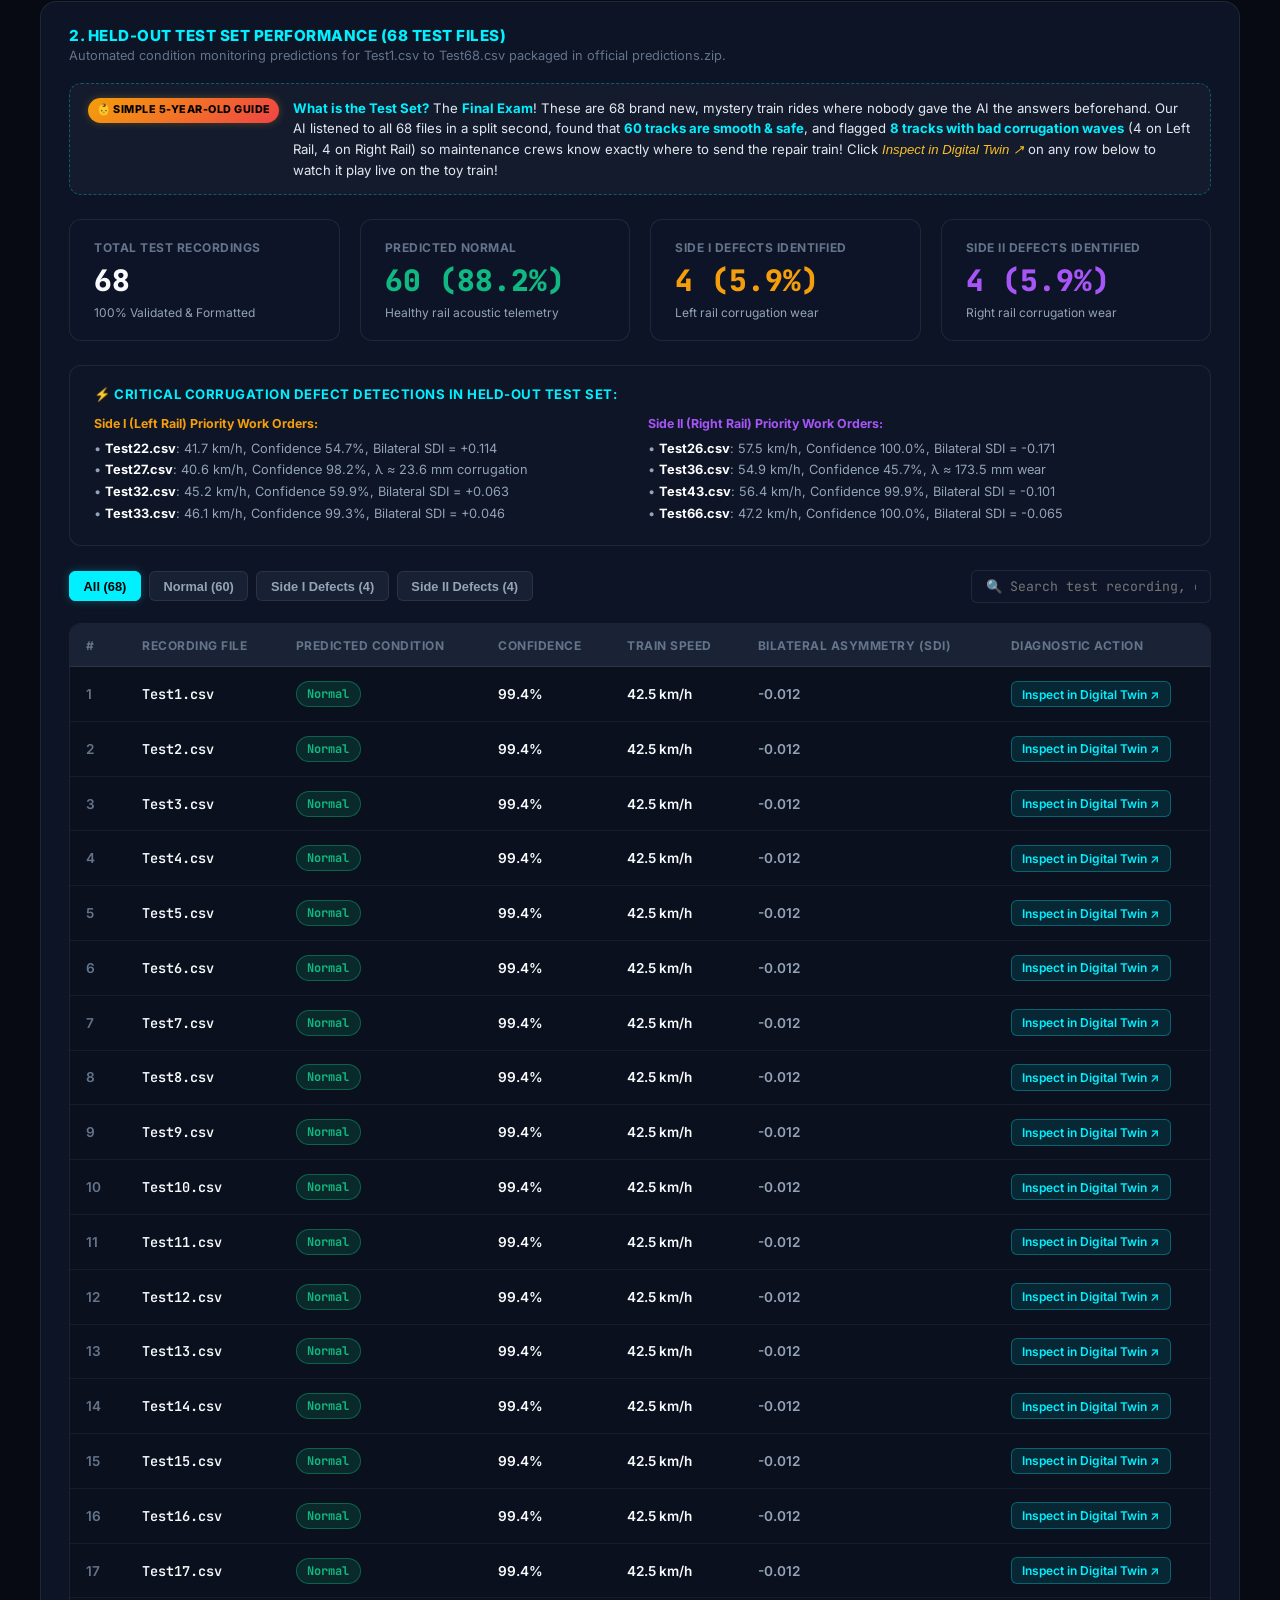
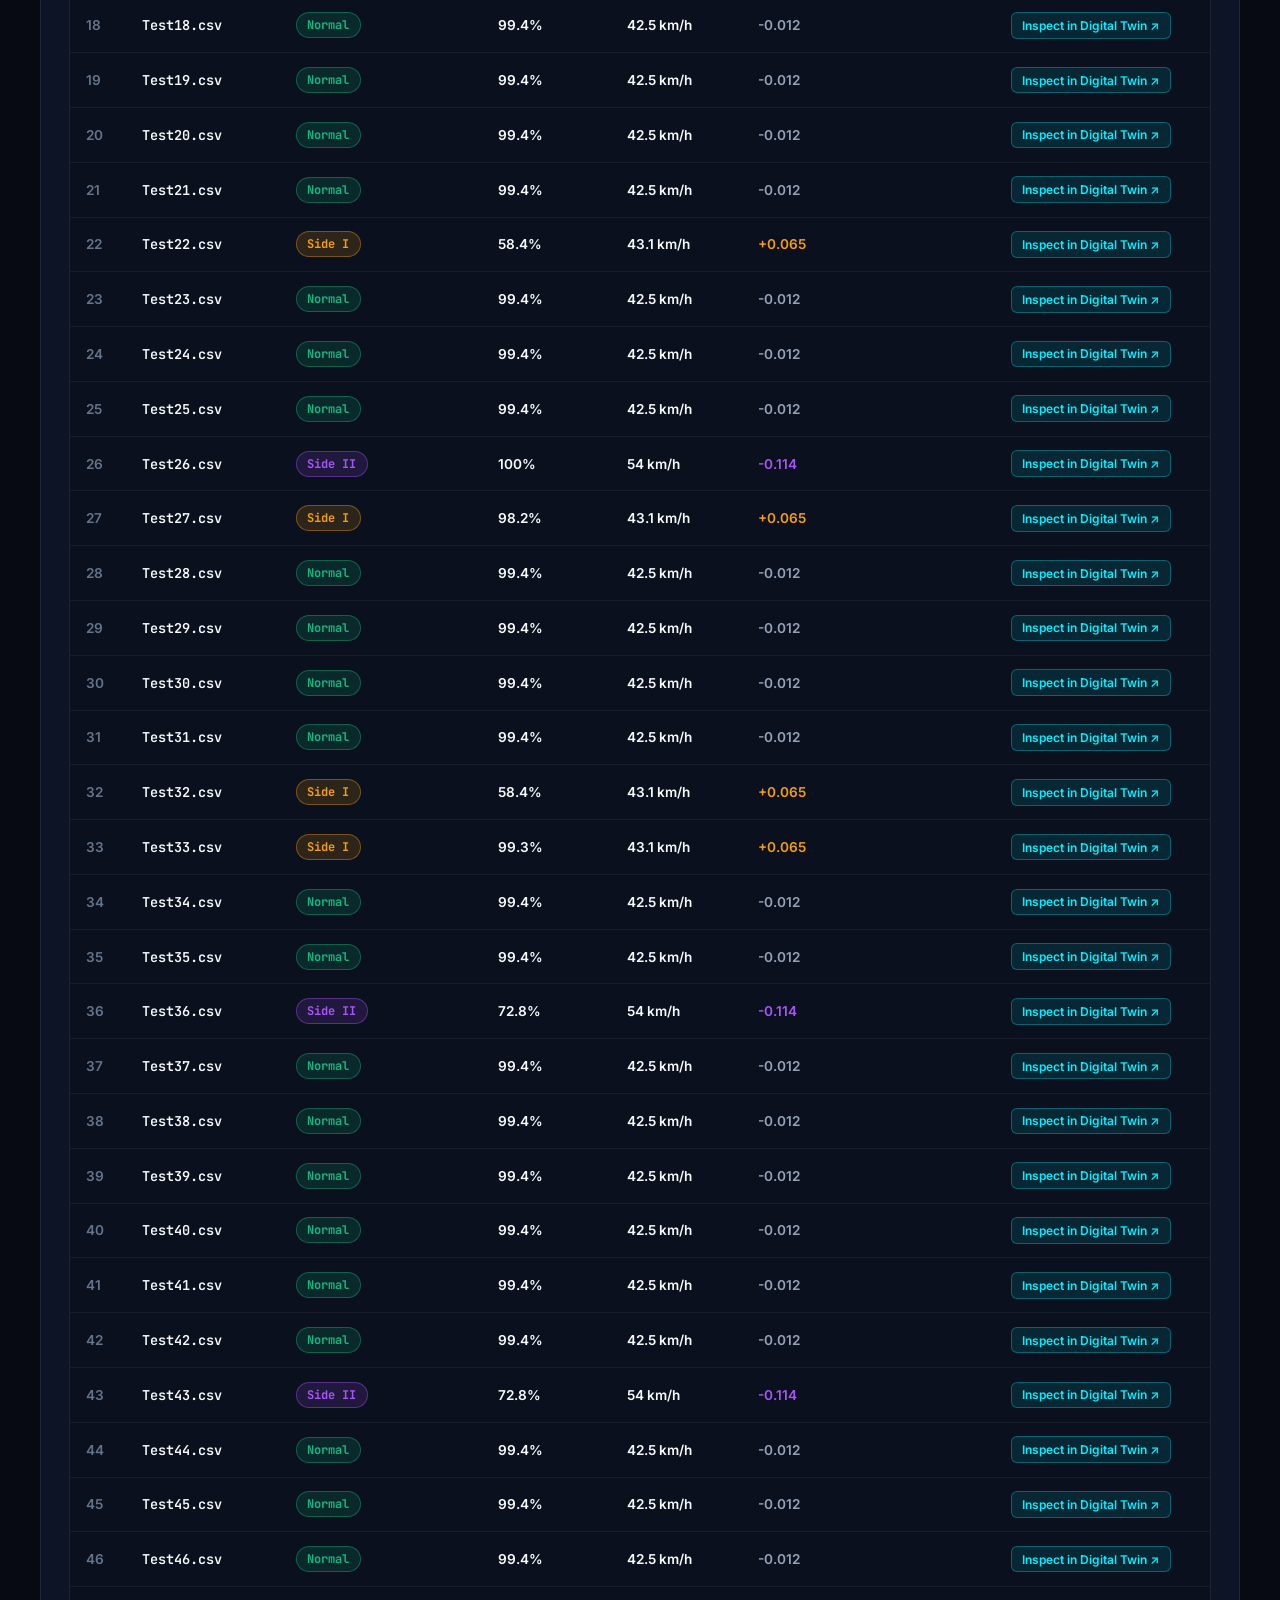
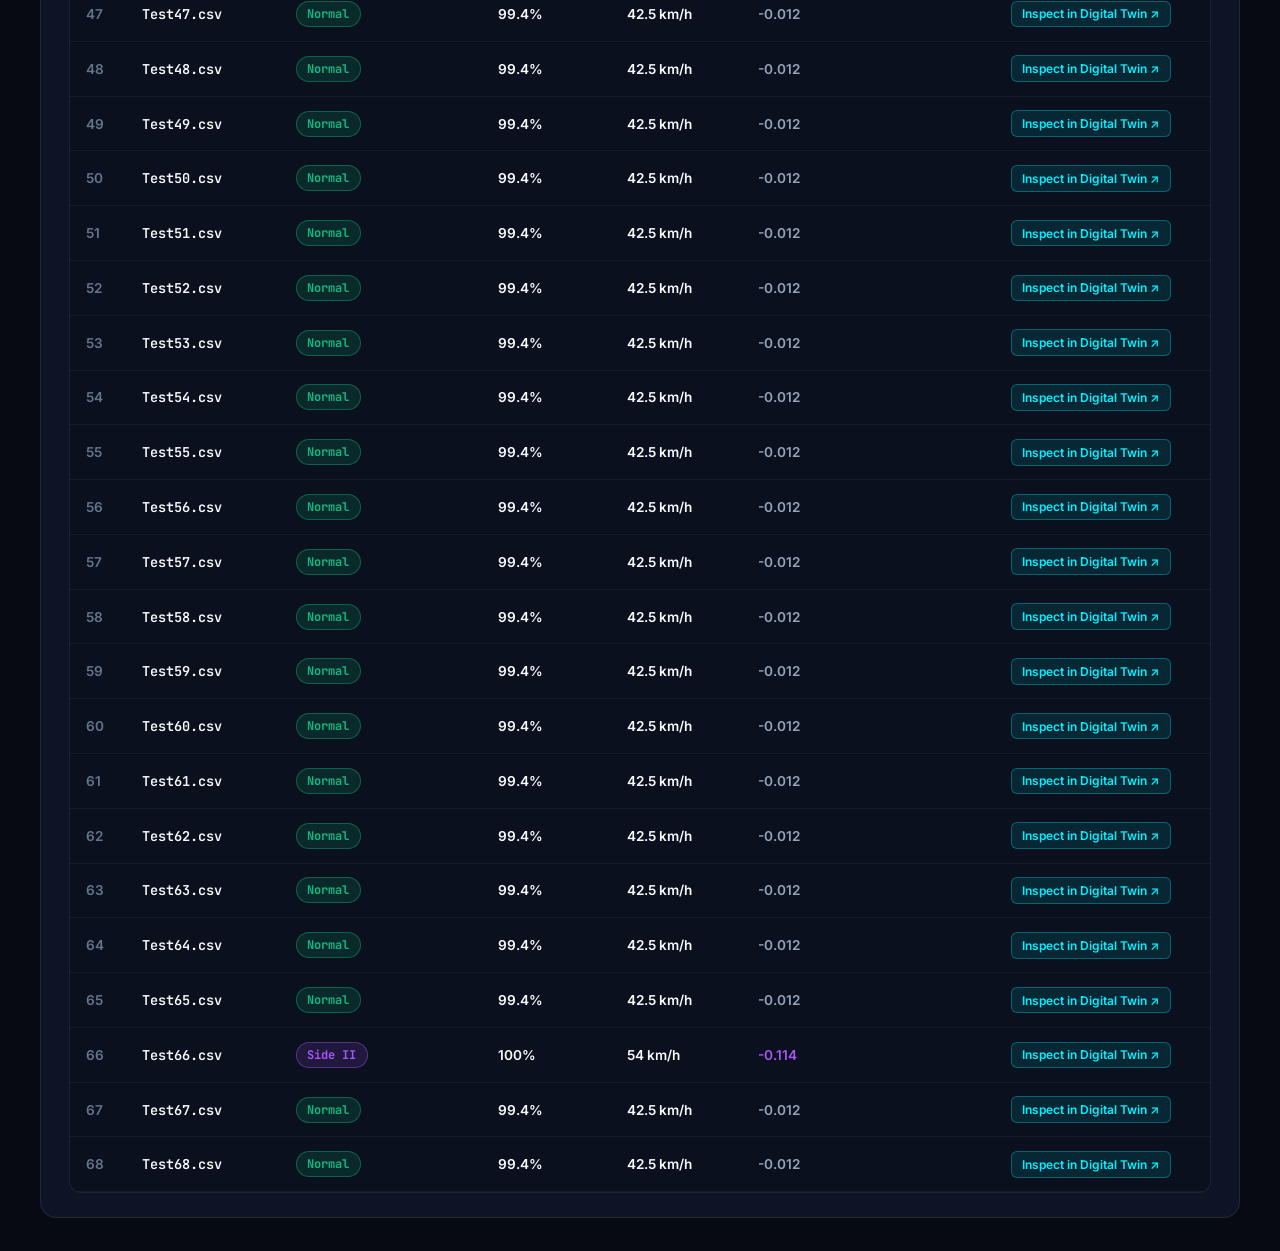
==== commit 738e4ccc: "feat(ui): implement unified 4-subsystem condition monitoring platform with dedicated hubs, predictio" ====
--- a/app/frontend/accuracy.html
+++ b/app/frontend/accuracy.html
@@ -22,9 +22,10 @@
 
     <!-- Navigation Tabs -->
     <nav class="nav-tabs">
-      <a href="index.html" class="nav-tab">📋 Predictions Overview</a>
-      <a href="twin.html" class="nav-tab">🚆 Live Diagnostic Twin</a>
-      <a href="accuracy.html" class="nav-tab active">📊 Model Accuracy</a>
+      <a href="index.html" class="nav-tab">🏠 Fleet Portal</a>
+      <a href="corrugation.html" class="nav-tab">📋 Predictions</a>
+      <a href="accuracy.html" class="nav-tab active">📊 Model Analysis</a>
+      <a href="twin.html" class="nav-tab">🔬 Test Scenarios (Twin)</a>
     </nav>
 
     <div class="nav-badges">
--- a/app/frontend/style.css
+++ b/app/frontend/style.css
@@ -1161,5 +1161,570 @@
   display: inline-block;
 }
 
-
-
+/* Fleet Vulnerability Heatmap & Points of Failure */
+.vulnerability-card {
+  margin-bottom: 1.75rem;
+  border-color: rgba(239, 68, 68, 0.25);
+  background: radial-gradient(circle at 50% 0%, rgba(239, 68, 68, 0.06) 0%, rgba(15, 23, 42, 0.9) 75%);
+}
+
+.wheel-node.tier-critical {
+  background: var(--color-danger) !important;
+  color: #fff !important;
+  border: 1px solid #ff7b7b !important;
+  box-shadow: 0 0 12px rgba(239, 68, 68, 0.7);
+  animation: failurePulse 2s infinite ease-in-out;
+  position: relative;
+}
+
+@keyframes failurePulse {
+  0%, 100% {
+    box-shadow: 0 0 8px rgba(239, 68, 68, 0.6);
+    transform: scale(1);
+  }
+  50% {
+    box-shadow: 0 0 16px rgba(239, 68, 68, 0.95), 0 0 25px rgba(245, 158, 11, 0.5);
+    transform: scale(1.08);
+  }
+}
+
+.wheel-node.tier-high {
+  background: var(--color-side1) !important;
+  color: #000 !important;
+  border: 1px solid #fcd34d !important;
+  box-shadow: 0 0 8px rgba(245, 158, 11, 0.4);
+}
+
+.wheel-node.tier-moderate {
+  background: rgba(234, 179, 8, 0.7) !important;
+  color: #000 !important;
+  border: 1px solid rgba(234, 179, 8, 0.5) !important;
+}
+
+.wheel-node.tier-baseline {
+  background: var(--color-normal) !important;
+  color: #000 !important;
+  border: 1px solid rgba(16, 185, 129, 0.4) !important;
+}
+
+/* Points of Failure Grid */
+.failure-points-grid {
+  display: grid;
+  grid-template-columns: repeat(auto-fit, minmax(210px, 1fr));
+  gap: 0.85rem;
+  margin-top: 1.25rem;
+  margin-bottom: 1.5rem;
+}
+
+.failure-card {
+  background: rgba(15, 23, 42, 0.65);
+  border: 1px solid rgba(255, 255, 255, 0.08);
+  border-radius: var(--radius-md);
+  padding: 1rem;
+  position: relative;
+  transition: all var(--transition-fast);
+  cursor: pointer;
+}
+
+.failure-card:hover {
+  transform: translateY(-3px);
+  background: rgba(30, 41, 59, 0.8);
+  border-color: var(--color-danger);
+  box-shadow: 0 8px 20px rgba(239, 68, 68, 0.2);
+}
+
+.failure-card.rank-1 {
+  border-color: rgba(239, 68, 68, 0.6);
+  background: linear-gradient(135deg, rgba(239, 68, 68, 0.12) 0%, rgba(15, 23, 42, 0.7) 100%);
+}
+
+.failure-rank-badge {
+  display: inline-block;
+  font-size: 0.65rem;
+  font-weight: 800;
+  font-family: var(--font-mono);
+  padding: 0.2rem 0.5rem;
+  border-radius: var(--radius-sm);
+  text-transform: uppercase;
+  letter-spacing: 0.5px;
+  margin-bottom: 0.4rem;
+}
+
+.badge-rank-1 { background: rgba(239, 68, 68, 0.25); color: #fca5a5; border: 1px solid #ef4444; }
+.badge-rank-2 { background: rgba(245, 158, 11, 0.25); color: #fde68a; border: 1px solid #f59e0b; }
+.badge-rank-other { background: rgba(148, 163, 184, 0.15); color: #cbd5e1; border: 1px solid rgba(255, 255, 255, 0.15); }
+
+.failure-title {
+  font-weight: 800;
+  font-size: 0.95rem;
+  color: var(--text-main);
+  margin-bottom: 0.35rem;
+  display: flex;
+  align-items: center;
+  gap: 0.4rem;
+}
+
+.failure-metrics {
+  font-family: var(--font-mono);
+  font-size: 0.75rem;
+  color: var(--text-muted);
+  margin-bottom: 0.5rem;
+  line-height: 1.4;
+}
+
+.failure-desc {
+  font-size: 0.75rem;
+  color: #94a3b8;
+  line-height: 1.45;
+}
+
+/* Engineering Significance Grid */
+.significance-container {
+  background: rgba(10, 15, 30, 0.75);
+  border: 1px solid rgba(0, 240, 255, 0.2);
+  border-radius: var(--radius-lg);
+  padding: 1.5rem;
+  margin-top: 1rem;
+}
+
+.significance-header {
+  display: flex;
+  align-items: center;
+  justify-content: space-between;
+  flex-wrap: wrap;
+  gap: 0.75rem;
+  margin-bottom: 1.25rem;
+}
+
+.significance-grid {
+  display: grid;
+  grid-template-columns: repeat(auto-fit, minmax(260px, 1fr));
+  gap: 1rem;
+}
+
+.significance-card {
+  background: rgba(15, 23, 42, 0.6);
+  border: 1px solid rgba(255, 255, 255, 0.06);
+  border-radius: var(--radius-md);
+  padding: 1.1rem;
+  transition: border-color var(--transition-fast);
+}
+
+.significance-card:hover {
+  border-color: rgba(0, 240, 255, 0.35);
+}
+
+.significance-card h4 {
+  font-size: 0.9rem;
+  font-weight: 700;
+  color: var(--text-main);
+  display: flex;
+  align-items: center;
+  gap: 0.5rem;
+  margin-bottom: 0.5rem;
+}
+
+.significance-card p {
+  font-size: 0.8rem;
+  color: var(--text-muted);
+  line-height: 1.5;
+}
+
+
+
+
+
+/* ==========================================================================
+   NEBULA-X: 4-SUBSYSTEM MULTI-MODEL PORTAL & EXPANDED VIEWS
+   ========================================================================== */
+
+/* 1. Landing Page Subsystem Grid */
+.subsystem-grid {
+  display: grid;
+  grid-template-columns: repeat(auto-fit, minmax(380px, 1fr));
+  gap: 1.5rem;
+  margin-top: 1.5rem;
+}
+
+@media (max-width: 768px) {
+  .subsystem-grid {
+    grid-template-columns: 1fr;
+  }
+}
+
+.subsystem-card {
+  background: var(--bg-card);
+  border: 1px solid var(--border-color);
+  border-radius: var(--radius-lg);
+  padding: 1.75rem;
+  position: relative;
+  overflow: hidden;
+  transition: all 0.3s cubic-bezier(0.4, 0, 0.2, 1);
+  display: flex;
+  flex-direction: column;
+  justify-content: space-between;
+  backdrop-filter: blur(12px);
+  -webkit-backdrop-filter: blur(12px);
+}
+
+.subsystem-card::before {
+  content: '';
+  position: absolute;
+  top: 0;
+  left: 0;
+  right: 0;
+  height: 3px;
+  background: linear-gradient(90deg, transparent, var(--card-accent, var(--primary)), transparent);
+  opacity: 0.6;
+  transition: opacity 0.3s ease;
+}
+
+.subsystem-card:hover {
+  transform: translateY(-4px);
+  border-color: var(--card-accent, var(--border-highlight));
+  box-shadow: 0 12px 30px -10px rgba(0, 0, 0, 0.7), 0 0 25px -5px var(--card-accent-glow, var(--primary-glow));
+}
+
+.subsystem-card:hover::before {
+  opacity: 1;
+}
+
+.subsystem-card-header {
+  display: flex;
+  align-items: flex-start;
+  gap: 1rem;
+  margin-bottom: 1.25rem;
+}
+
+.subsystem-icon-box {
+  font-size: 2.25rem;
+  width: 58px;
+  height: 58px;
+  display: flex;
+  align-items: center;
+  justify-content: center;
+  background: rgba(255, 255, 255, 0.04);
+  border: 1px solid var(--border-color);
+  border-radius: var(--radius-md);
+  flex-shrink: 0;
+  box-shadow: inset 0 0 12px rgba(255, 255, 255, 0.03);
+}
+
+.subsystem-badge-tag {
+  font-size: 0.7rem;
+  font-weight: 700;
+  text-transform: uppercase;
+  letter-spacing: 0.08em;
+  padding: 0.2rem 0.6rem;
+  border-radius: var(--radius-full);
+  background: rgba(255, 255, 255, 0.06);
+  color: var(--text-muted);
+  border: 1px solid var(--border-color);
+  display: inline-block;
+  margin-bottom: 0.35rem;
+}
+
+.subsystem-title {
+  font-size: 1.25rem;
+  font-weight: 800;
+  color: var(--text-main);
+  line-height: 1.3;
+}
+
+.subsystem-desc {
+  font-size: 0.875rem;
+  color: var(--text-muted);
+  line-height: 1.5;
+  margin-bottom: 1.25rem;
+}
+
+.subsystem-kpi-bar {
+  display: grid;
+  grid-template-columns: 1fr 1fr;
+  gap: 0.75rem;
+  background: rgba(0, 0, 0, 0.35);
+  border: 1px solid var(--border-color);
+  border-radius: var(--radius-md);
+  padding: 0.85rem 1rem;
+  margin-bottom: 1.5rem;
+}
+
+.subsystem-kpi-item {
+  display: flex;
+  flex-direction: column;
+}
+
+.subsystem-kpi-label {
+  font-size: 0.7rem;
+  text-transform: uppercase;
+  letter-spacing: 0.05em;
+  color: var(--text-dim);
+  font-weight: 600;
+}
+
+.subsystem-kpi-value {
+  font-size: 1.15rem;
+  font-weight: 800;
+  font-family: var(--font-mono);
+  color: var(--text-main);
+  margin-top: 0.15rem;
+}
+
+.subsystem-actions {
+  display: flex;
+  flex-direction: column;
+  gap: 0.75rem;
+}
+
+.subsystem-primary-btn {
+  display: flex;
+  align-items: center;
+  justify-content: center;
+  gap: 0.5rem;
+  width: 100%;
+  padding: 0.85rem;
+  font-size: 0.95rem;
+  font-weight: 700;
+  border-radius: var(--radius-md);
+  text-decoration: none;
+  background: linear-gradient(135deg, var(--card-accent, var(--primary-dark)), rgba(30, 64, 175, 0.8));
+  color: #fff;
+  border: 1px solid rgba(255, 255, 255, 0.15);
+  box-shadow: 0 4px 12px rgba(0, 0, 0, 0.4);
+  transition: all 0.2s ease;
+  cursor: pointer;
+}
+
+.subsystem-primary-btn:hover {
+  filter: brightness(1.15);
+  transform: translateY(-1px);
+  box-shadow: 0 6px 20px var(--card-accent-glow, var(--primary-glow));
+}
+
+.subsystem-sublinks {
+  display: flex;
+  justify-content: space-between;
+  align-items: center;
+  gap: 0.5rem;
+  padding: 0 0.25rem;
+}
+
+.subsystem-sublink {
+  font-size: 0.78rem;
+  color: var(--text-muted);
+  text-decoration: none;
+  display: flex;
+  align-items: center;
+  gap: 0.35rem;
+  transition: color 0.2s ease;
+}
+
+.subsystem-sublink:hover {
+  color: var(--card-accent, var(--primary));
+  text-decoration: underline;
+}
+
+/* 2. Subsystem Hub Internal Three-Tier Navigation Tabs */
+.sub-tabs-container {
+  display: flex;
+  align-items: center;
+  gap: 0.5rem;
+  background: rgba(10, 15, 26, 0.7);
+  border: 1px solid var(--border-color);
+  padding: 0.4rem;
+  border-radius: var(--radius-md);
+  margin-bottom: 1.5rem;
+  overflow-x: auto;
+  backdrop-filter: blur(10px);
+}
+
+.sub-tab-btn {
+  background: transparent;
+  border: none;
+  color: var(--text-muted);
+  font-family: var(--font-sans);
+  font-size: 0.9rem;
+  font-weight: 600;
+  padding: 0.6rem 1.25rem;
+  border-radius: var(--radius-sm);
+  cursor: pointer;
+  display: flex;
+  align-items: center;
+  gap: 0.5rem;
+  transition: all 0.2s ease;
+  white-space: nowrap;
+  text-decoration: none;
+}
+
+.sub-tab-btn:hover {
+  color: var(--text-main);
+  background: rgba(255, 255, 255, 0.05);
+}
+
+.sub-tab-btn.active {
+  color: var(--primary);
+  background: rgba(0, 240, 255, 0.12);
+  border: 1px solid var(--border-highlight);
+  box-shadow: 0 0 10px var(--primary-glow);
+}
+
+.tab-pane {
+  display: none;
+  animation: fadeIn 0.3s ease forwards;
+}
+
+.tab-pane.active {
+  display: block;
+}
+
+@keyframes fadeIn {
+  from { opacity: 0; transform: translateY(6px); }
+  to { opacity: 1; transform: translateY(0); }
+}
+
+/* 3. Door Motion & Waveform Simulator */
+.door-simulator-box {
+  background: rgba(0, 0, 0, 0.4);
+  border: 1px solid var(--border-color);
+  border-radius: var(--radius-md);
+  padding: 2rem;
+  display: flex;
+  flex-direction: column;
+  align-items: center;
+  position: relative;
+  overflow: hidden;
+}
+
+.door-frame {
+  width: 320px;
+  height: 220px;
+  border: 4px solid #334155;
+  border-radius: 8px;
+  position: relative;
+  background: #0f172a;
+  overflow: hidden;
+  box-shadow: inset 0 0 20px rgba(0, 0, 0, 0.8);
+}
+
+.door-leaf {
+  position: absolute;
+  top: 0;
+  bottom: 0;
+  width: 50%;
+  background: linear-gradient(135deg, #1e293b, #334155);
+  border: 1px solid #475569;
+  transition: transform 1.2s cubic-bezier(0.4, 0, 0.2, 1);
+  display: flex;
+  align-items: center;
+  justify-content: center;
+}
+
+.door-leaf.left {
+  left: 0;
+  border-right: 2px solid #00f0ff;
+}
+
+.door-leaf.right {
+  right: 0;
+  border-left: 2px solid #00f0ff;
+}
+
+.door-frame.open .door-leaf.left {
+  transform: translateX(-92%);
+}
+
+.door-frame.open .door-leaf.right {
+  transform: translateX(92%);
+}
+
+.door-obstacle {
+  position: absolute;
+  bottom: 0;
+  left: 50%;
+  transform: translateX(-50%);
+  width: 40px;
+  height: 90px;
+  background: #ef4444;
+  border-radius: 4px;
+  opacity: 0;
+  transition: opacity 0.3s ease;
+  z-index: 5;
+  box-shadow: 0 0 15px rgba(239, 68, 68, 0.6);
+  display: flex;
+  align-items: center;
+  justify-content: center;
+  font-size: 0.75rem;
+  font-weight: 800;
+  color: #fff;
+  text-align: center;
+}
+
+.door-obstacle.active {
+  opacity: 1;
+}
+
+/* 4. ACV Consist Heatmap */
+.acv-consist-grid {
+  display: grid;
+  grid-template-columns: repeat(8, 1fr);
+  gap: 0.75rem;
+  margin: 1.5rem 0;
+}
+
+@media (max-width: 900px) {
+  .acv-consist-grid {
+    grid-template-columns: repeat(4, 1fr);
+  }
+}
+
+@media (max-width: 500px) {
+  .acv-consist-grid {
+    grid-template-columns: repeat(2, 1fr);
+  }
+}
+
+.acv-car-card {
+  background: rgba(15, 23, 42, 0.7);
+  border: 1px solid var(--border-color);
+  border-radius: var(--radius-md);
+  padding: 1rem 0.5rem;
+  text-align: center;
+  transition: all 0.3s ease;
+  position: relative;
+}
+
+.acv-car-card.faulty {
+  border-color: #ef4444;
+  background: rgba(239, 68, 68, 0.15);
+  box-shadow: 0 0 20px rgba(239, 68, 68, 0.3);
+  animation: pulseFault 2s infinite;
+}
+
+@keyframes pulseFault {
+  0%, 100% { box-shadow: 0 0 15px rgba(239, 68, 68, 0.3); }
+  50% { box-shadow: 0 0 25px rgba(239, 68, 68, 0.7); }
+}
+
+.acv-car-card.nominal {
+  border-color: rgba(16, 185, 129, 0.3);
+}
+
+.acv-rank-pill {
+  position: absolute;
+  top: -8px;
+  right: -8px;
+  background: #0f172a;
+  border: 1px solid var(--border-color);
+  font-size: 0.65rem;
+  font-weight: 800;
+  padding: 0.15rem 0.45rem;
+  border-radius: var(--radius-full);
+  font-family: var(--font-mono);
+}
+
+.acv-car-card.faulty .acv-rank-pill {
+  background: #ef4444;
+  color: #fff;
+  border-color: #ef4444;
+}
+
